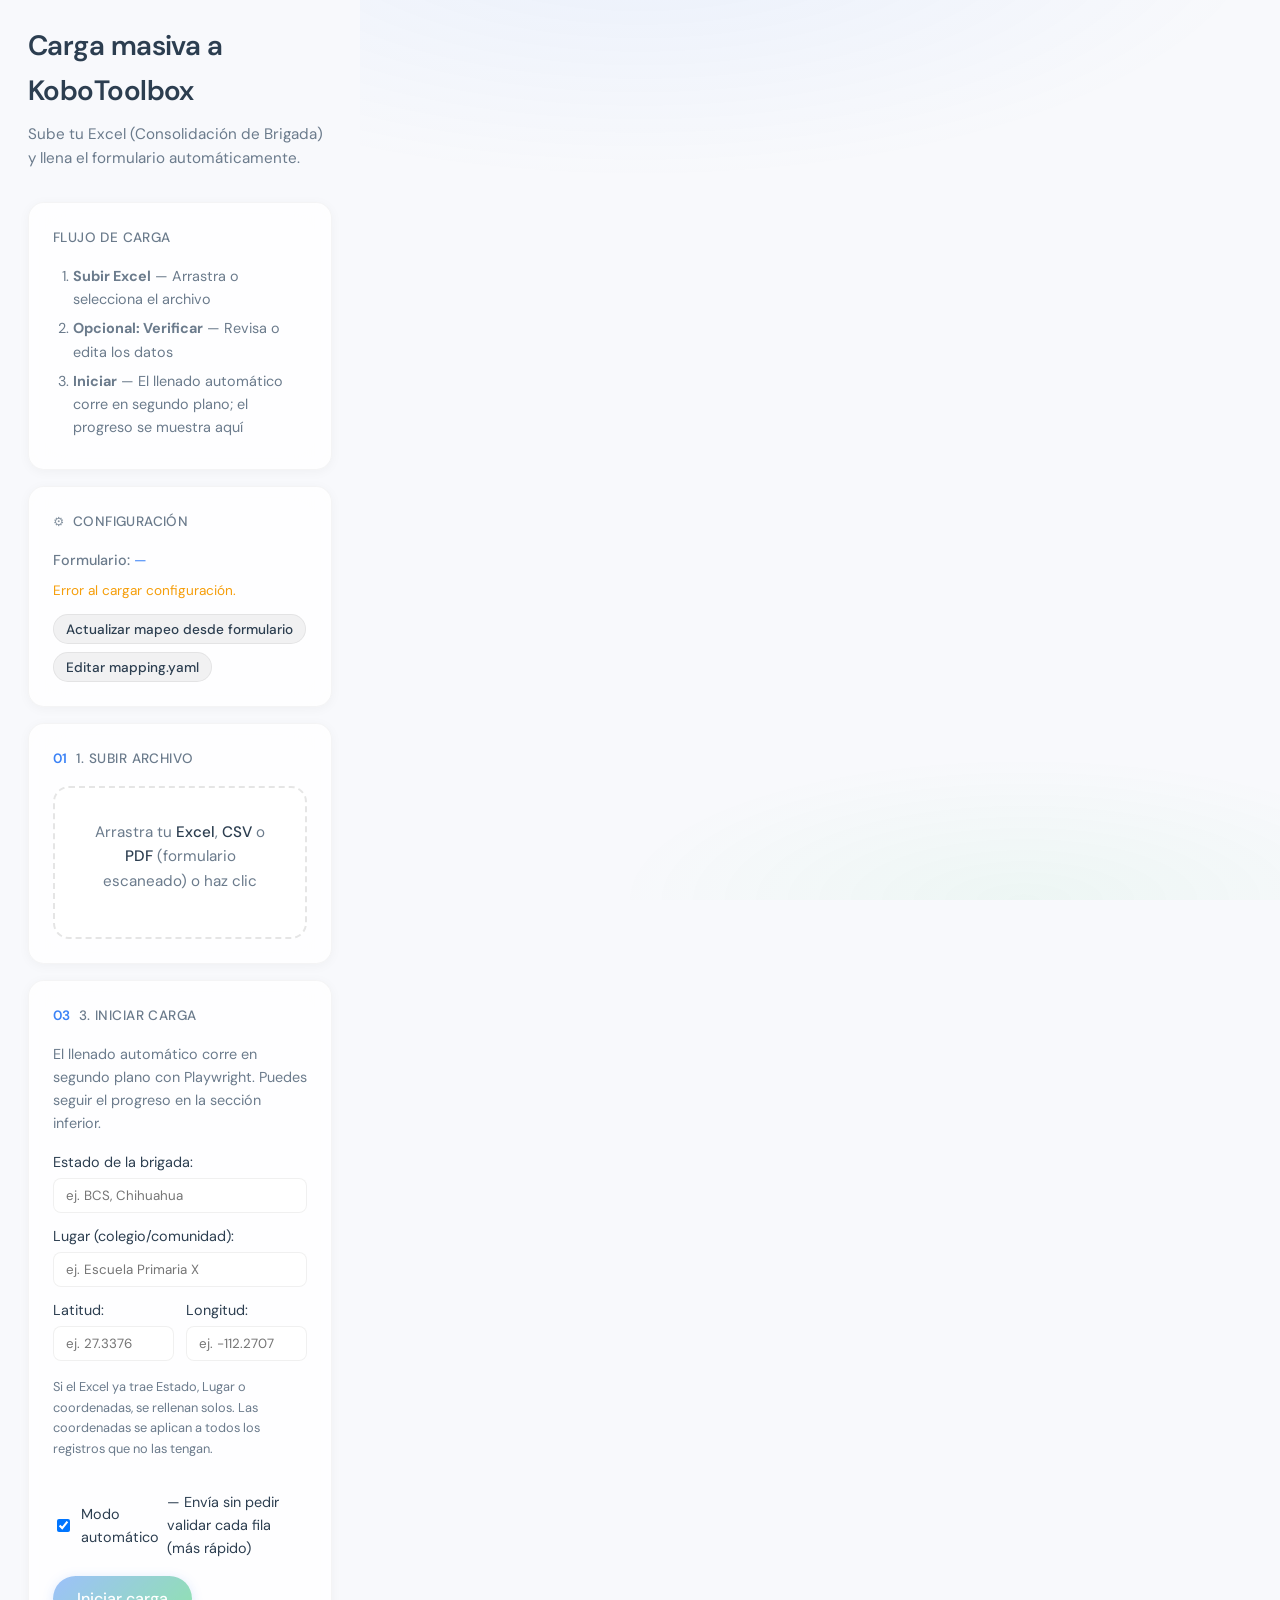
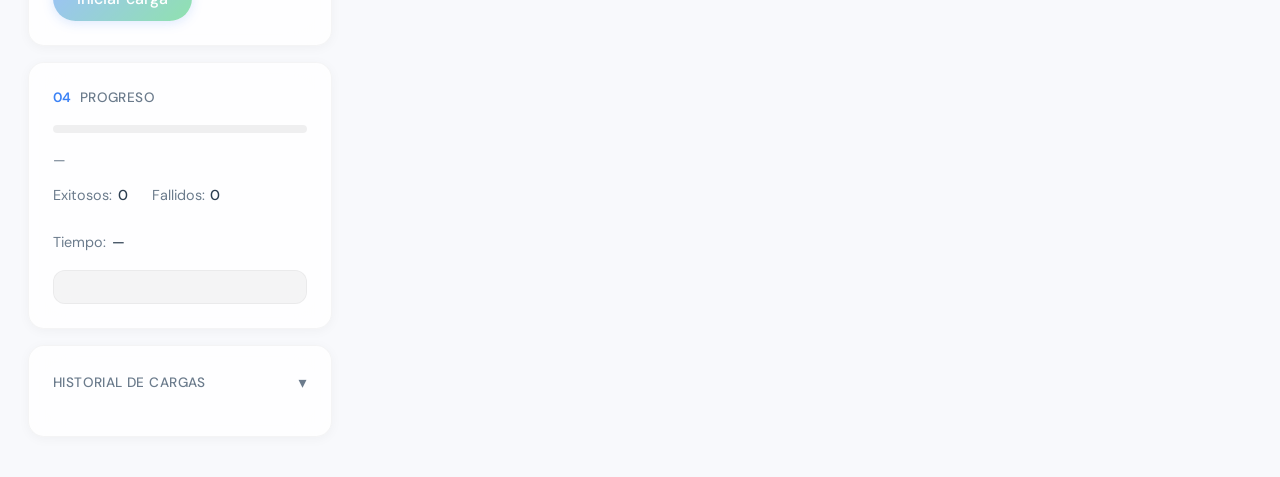
==== static/index.html @ afac691b "Initial commit: Registro Brigadas Kobo (Flask, Kobo, Docker/Railway) Made-with: Cursor" ====
<!DOCTYPE html>
<html lang="es">
<head>
  <meta charset="UTF-8">
  <meta name="viewport" content="width=device-width, initial-scale=1.0">
  <meta http-equiv="Cache-Control" content="no-cache, no-store, must-revalidate">
  <meta http-equiv="Pragma" content="no-cache">
  <meta http-equiv="Expires" content="0">
  <title>Carga KoboToolbox</title>
  <link rel="preconnect" href="https://fonts.googleapis.com">
  <link rel="preconnect" href="https://fonts.gstatic.com" crossorigin>
  <link rel="stylesheet" href="/static/style.css">
</head>
<body>
  <div class="app-layout">
    <aside class="controls-panel">
    <header>
      <h1>Carga masiva a KoboToolbox</h1>
      <p class="subtitle">Sube tu Excel (Consolidación de Brigada) y llena el formulario automáticamente.</p>
    </header>

    <section class="flow-steps card">
      <h2>Flujo de carga</h2>
      <ol class="steps-list">
        <li class="step" id="step1"><strong>Subir Excel</strong> — Arrastra o selecciona el archivo</li>
        <li class="step" id="step2"><strong>Opcional: Verificar</strong> — Revisa o edita los datos</li>
        <li class="step" id="step3"><strong>Iniciar</strong> — El llenado automático corre en segundo plano; el progreso se muestra aquí</li>
      </ol>
    </section>

    <section class="config card">
      <h2>Configuración</h2>
      <p class="form-url"><strong>Formulario:</strong> <a id="formUrl" href="#" target="_blank" rel="noopener">—</a></p>
      <p id="mappingStatus" class="mapping-status">Cargando mapeo…</p>
      <div class="config-actions">
        <button type="button" id="btnDiscover" class="btn btn-small btn-secondary">Actualizar mapeo desde formulario</button>
        <button type="button" id="btnMappingEditor" class="btn btn-small btn-secondary">Editar mapping.yaml</button>
      </div>
    </section>

    <!-- Editor de mapping (colapsable) -->
    <section id="mappingEditorSection" class="mapping-editor card" style="display:none">
      <h2>Editor de mapping.yaml</h2>
      <p class="hint">Edita el mapeo de columnas Excel → campos del formulario. Un campo por línea: <code>NombreExcel: /ruta/campo</code></p>
      <textarea id="mappingTextarea" class="mapping-textarea" spellcheck="false" rows="12"></textarea>
      <div class="mapping-editor-actions">
        <button type="button" id="btnSaveMapping" class="btn btn-primary btn-small">Guardar mapping</button>
        <button type="button" id="btnCancelMapping" class="btn btn-secondary btn-small">Cancelar</button>
        <button type="button" id="btnCopyDiscovered" class="btn btn-secondary btn-small" style="display:none">Copiar desde mapping_discovered</button>
      </div>
      <p id="mappingEditorMsg" class="mapping-editor-msg"></p>
    </section>

    <section class="upload card">
      <h2>1. Subir archivo</h2>
      <div class="upload-zone" id="uploadZone">
        <input type="file" id="fileInput" accept=".xlsx,.xls,.csv,.pdf" hidden>
        <p id="uploadLabel">Arrastra tu <strong>Excel</strong>, <strong>CSV</strong> o <strong>PDF</strong> (formulario escaneado) o haz clic</p>
        <p id="uploadedFile" class="uploaded-file"></p>
      </div>
    </section>

    <section class="start card">
      <h2>3. Iniciar carga</h2>
      <p class="hint">El llenado automático corre en segundo plano con Playwright. Puedes seguir el progreso en la sección inferior.</p>
      <div class="defaults-form">
        <label>Estado de la brigada: <input type="text" id="inputEstadoBrigada" placeholder="ej. BCS, Chihuahua"></label>
        <label>Lugar (colegio/comunidad): <input type="text" id="inputLugar" placeholder="ej. Escuela Primaria X"></label>
        <div class="geo-fields">
          <label class="geo-label">Latitud: <input type="number" id="inputLatitud" step="any" placeholder="ej. 27.3376"></label>
          <label class="geo-label">Longitud: <input type="number" id="inputLongitud" step="any" placeholder="ej. -112.2707"></label>
        </div>
        <p class="hint small" id="coordsHint" style="display:none"></p>
        <p class="hint small">Si el Excel ya trae Estado, Lugar o coordenadas, se rellenan solos. Las coordenadas se aplican a todos los registros que no las tengan.</p>
      </div>
      <div class="resume-form" id="resumeForm" style="display:none">
        <label class="resume-label">
          Reanudar desde fila (0-indexed):
          <input type="number" id="inputStartRow" min="0" step="1" placeholder="ej. 5">
          <span class="hint small" id="checkpointHint"></span>
        </label>
      </div>
      <div class="mode-toggle">
        <label class="toggle-label">
          <input type="checkbox" id="chkModoAutomatico" checked>
          <span>Modo automático</span> — Envía sin pedir validar cada fila (más rápido)
        </label>
      </div>
      <div class="mode-toggle" id="apiToggleWrap" style="display:none">
        <label class="toggle-label">
          <input type="checkbox" id="chkUsarApi">
          <span>Enviar por API KoboToolbox</span> — Más preciso, sin abrir navegador (requiere token en .env)
        </label>
      </div>
      <div class="start-actions">
        <button type="button" id="btnStart" class="btn btn-primary btn-large" disabled>Iniciar carga</button>
        <button type="button" id="btnStop" class="btn btn-danger btn-large" style="display:none">Detener</button>
      </div>
    </section>

    <section id="confirmRowSection" class="confirm-row card" style="display:none">
      <h2>Validar fila cargada</h2>
      <p class="hint">Revisa el formulario en el panel derecho (o en la ventana si se abrió). Si está bien, Valida. Si no, Omite.</p>
      <div class="confirm-buttons">
        <button type="button" id="btnValidateSend" class="btn btn-primary">Validar y enviar</button>
        <button type="button" id="btnSkipRow" class="btn btn-secondary">Omitir fila</button>
      </div>
    </section>

    <section class="progress card">
      <h2>Progreso</h2>
      <div class="progress-bar-wrap">
        <div class="progress-bar" id="progressBar" style="width: 0%"></div>
      </div>
      <p class="progress-text" id="progressText">—</p>
      <div class="stats" id="stats">
        <span>Exitosos: <strong id="statOk">0</strong></span>
        <span>Fallidos: <strong id="statFail">0</strong></span>
        <span>Tiempo: <strong id="statTime">—</strong></span>
      </div>
      <div class="progress-actions" id="progressActions" style="display:none">
        <a id="btnDownloadLogs" href="/api/logs/download" class="btn btn-secondary btn-small" download>Descargar log de errores</a>
      </div>
      <div class="log" id="log"></div>
    </section>

    <!-- Historial de cargas -->
    <section class="historial card">
      <h2 class="historial-toggle" id="historialToggle">
        Historial de cargas
        <span class="historial-chevron">▾</span>
      </h2>
      <div id="historialContent" class="historial-content" style="display:none">
        <p class="hint">Últimas 20 cargas realizadas.</p>
        <div id="historialList" class="historial-list"></div>
        <button type="button" id="btnRefreshHistorial" class="btn btn-secondary btn-small">Actualizar</button>
      </div>
    </section>

    </aside>

    <main class="content-panel">
      <section id="verifySection" class="verify card" style="display:none">
        <h2>2. Verificar datos <span class="badge optional">opcional</span></h2>
        <p class="hint">Revisa o edita antes de cargar. Elige qué filas cargar (por defecto todas están seleccionadas).</p>
        <div id="validationSummary" class="validation-summary" style="display:none"></div>
        <div class="table-wrap">
          <table id="dataTable" class="data-table"></table>
        </div>
        <div class="verify-actions">
          <button type="button" id="btnSelectAll" class="btn btn-small">Seleccionar todas</button>
          <button type="button" id="btnSelectNone" class="btn btn-small">Quitar selección</button>
          <button type="button" id="btnConfirm" class="btn btn-primary">Guardar cambios y continuar</button>
        </div>
      </section>
    </main>
  </div>
  <script src="/static/app.js?v=10"></script>
</body>
</html>
---- static/style.css ----
/* ===== Carga KoboToolbox - Diseño inspirado en referencia ===== */
/* Tema claro: minimalista, futurista, acentos azules, degradados suaves, cristal esmerilado */

@import url('https://fonts.googleapis.com/css2?family=DM+Sans:ital,opsz,wght@0,9..40,300;0,9..40,400;0,9..40,500;0,9..40,600&family=JetBrains+Mono:wght@400&display=swap');

:root {
  --bg-base: #f8f9fc;
  --bg-card: rgba(255, 255, 255, 0.8);
  --bg-card-solid: #ffffff;
  --border: rgba(0, 0, 0, 0.06);
  --border-soft: rgba(0, 0, 0, 0.04);
  --text-primary: #2c3e50;
  --text-secondary: #6b7b8c;
  --text-muted: #95a1b0;
  --accent: #3b82f6;
  --accent-light: #60a5fa;
  --accent-dim: rgba(59, 130, 246, 0.12);
  --gradient-accent: linear-gradient(135deg, #3b82f6 0%, #22c55e 100%);
  --gradient-soft: linear-gradient(135deg, rgba(59, 130, 246, 0.08) 0%, rgba(34, 197, 94, 0.06) 100%);
  --success: #22c55e;
  --success-dim: rgba(34, 197, 94, 0.12);
  --error: #ef4444;
  --error-dim: rgba(239, 68, 68, 0.1);
  --warning: #f59e0b;
  --radius: 16px;
  --radius-pill: 999px;
  --shadow-soft: 0 2px 12px rgba(0, 0, 0, 0.04);
  --shadow-card: 0 4px 24px rgba(0, 0, 0, 0.06);
}

* {
  box-sizing: border-box;
}

body {
  font-family: 'DM Sans', system-ui, -apple-system, sans-serif;
  font-weight: 400;
  margin: 0;
  padding: 0;
  background: var(--bg-base);
  color: var(--text-primary);
  min-height: 100vh;
  line-height: 1.6;
  -webkit-font-smoothing: antialiased;
  -moz-osx-font-smoothing: grayscale;
}

/* Fondo con degradado suave (azul a verde etéreo) */
body::before {
  content: '';
  position: fixed;
  inset: 0;
  background: 
    radial-gradient(ellipse 100% 60% at 50% -10%, rgba(59, 130, 246, 0.08) 0%, transparent 50%),
    radial-gradient(ellipse 80% 40% at 80% 100%, rgba(34, 197, 94, 0.05) 0%, transparent 40%);
  pointer-events: none;
  z-index: 0;
}

.app-layout {
  position: relative;
  z-index: 1;
  display: flex;
  min-height: 100vh;
  gap: 1rem;
}

.controls-panel {
  flex: 0 0 360px;
  max-width: 420px;
  padding: 1.5rem 1.75rem;
  overflow-y: auto;
  background: var(--bg-base);
}

.content-panel {
  flex: 1 1 0;
  min-width: 0;
  padding: 1.5rem 2.5rem 1.5rem 0.5rem;
  background: transparent;
  overflow-y: auto;
}

@media (max-width: 1100px) {
  .app-layout {
    flex-direction: column;
  }
  .controls-panel, .content-panel {
    max-width: 100%;
    padding: 1.25rem;
  }
}

.content-panel {
  flex: 1;
  min-width: 420px;
  max-width: 900px;
  padding: 1.5rem 1rem 1.5rem 0.5rem;
  background: transparent;
  overflow-y: auto;
}

/* Header */
header {
  margin-bottom: 2rem;
}

header h1 {
  font-size: 1.75rem;
  font-weight: 600;
  letter-spacing: -0.02em;
  margin: 0 0 0.5rem;
  color: var(--text-primary);
}

.subtitle {
  margin: 0;
  font-size: 0.95rem;
  font-weight: 400;
  color: var(--text-secondary);
  max-width: 40ch;
}

/* Cards - efecto cristal esmerilado (frosted glass) */
.card {
  background: var(--bg-card);
  backdrop-filter: blur(20px);
  -webkit-backdrop-filter: blur(20px);
  border: 1px solid var(--border-soft);
  border-radius: var(--radius);
  padding: 1.5rem;
  margin-bottom: 1rem;
  box-shadow: var(--shadow-soft);
  transition: box-shadow 0.25s, border-color 0.25s;
}

.card:hover {
  box-shadow: var(--shadow-card);
  border-color: var(--border);
}

.card h2 {
  font-size: 0.85rem;
  font-weight: 500;
  letter-spacing: 0.03em;
  text-transform: uppercase;
  color: var(--text-secondary);
  margin: 0 0 1rem;
}

.config.card h2,
.upload.card h2,
.verify.card h2,
.start.card h2,
.progress.card h2 {
  display: flex;
  align-items: center;
  gap: 0.5rem;
}

.config.card h2::before { content: '⚙'; font-size: 0.8rem; opacity: 0.8; }
.upload.card h2::before { content: '01'; font-variant-numeric: tabular-nums; color: var(--accent); font-weight: 600; }
.verify.card h2::before { content: '02'; font-variant-numeric: tabular-nums; color: var(--accent); font-weight: 600; }
.start.card h2::before { content: '03'; font-variant-numeric: tabular-nums; color: var(--accent); font-weight: 600; }
.progress.card h2::before { content: '04'; font-variant-numeric: tabular-nums; color: var(--accent); font-weight: 600; }

.confirm-row.card {
  border-color: var(--accent);
  box-shadow: 0 0 0 1px var(--accent), var(--shadow-card);
  background: var(--accent-dim);
}

.confirm-row .confirm-buttons {
  display: flex;
  gap: 0.75rem;
  margin-top: 1rem;
}

/* Configuración */
.form-url {
  font-size: 0.9rem;
  margin: 0 0 0.5rem;
}

.form-url strong {
  color: var(--text-secondary);
  font-weight: 500;
}

.form-url a {
  color: var(--accent);
  text-decoration: none;
  word-break: break-all;
  transition: opacity 0.2s;
}

.form-url a:hover {
  opacity: 0.8;
  text-decoration: underline;
}

.mapping-status {
  font-size: 0.85rem;
  margin: 0.5rem 0 0;
}

.mapping-status.ok {
  color: var(--success);
}

.mapping-status.warn {
  color: var(--warning);
}

/* Upload zone */
.upload-zone {
  border: 2px dashed rgba(0, 0, 0, 0.1);
  border-radius: var(--radius);
  padding: 2rem;
  text-align: center;
  cursor: pointer;
  transition: border-color 0.25s, background 0.25s, border-style 0.25s;
  background: rgba(255, 255, 255, 0.6);
}

.upload-zone:hover {
  border-color: var(--accent);
  background: var(--accent-dim);
}

.upload-zone.dragover {
  border-color: var(--success);
  border-style: solid;
  background: var(--success-dim);
}

#uploadLabel {
  margin: 0;
  font-size: 0.95rem;
  color: var(--text-secondary);
}

#uploadLabel strong {
  color: var(--text-primary);
  font-weight: 500;
}

.uploaded-file {
  margin: 0.75rem 0 0;
  font-size: 0.9rem;
  color: var(--success);
}

/* PDF actions */
.pdf-actions {
  margin-top: 1rem;
  display: flex;
  align-items: center;
  gap: 1rem;
  flex-wrap: wrap;
}

/* Botones - estilo píldora */
.btn {
  padding: 0.6rem 1.35rem;
  border: none;
  border-radius: var(--radius-pill);
  font-family: inherit;
  font-size: 0.9rem;
  font-weight: 500;
  cursor: pointer;
  transition: opacity 0.2s, transform 0.15s, box-shadow 0.2s;
}

.btn:hover:not(:disabled) {
  transform: translateY(-1px);
}

.btn:active:not(:disabled) {
  transform: translateY(0);
}

.btn:disabled {
  opacity: 0.5;
  cursor: not-allowed;
}

.btn-primary {
  background: var(--gradient-accent);
  color: white;
  box-shadow: 0 2px 12px rgba(59, 130, 246, 0.35);
}

.btn-primary:hover:not(:disabled) {
  box-shadow: 0 4px 20px rgba(59, 130, 246, 0.4);
}

.btn-secondary {
  background: rgba(0, 0, 0, 0.05);
  color: var(--text-primary);
  border: 1px solid var(--border);
}

.btn-secondary:hover:not(:disabled) {
  background: rgba(0, 0, 0, 0.08);
  border-color: rgba(0, 0, 0, 0.12);
}

.extract-status {
  font-size: 0.85rem;
  color: var(--success);
}

.extract-status.error {
  color: var(--error);
}

/* Hint */
.defaults-form {
  display: flex;
  flex-direction: column;
  gap: 0.75rem;
  margin-bottom: 1rem;
}
.defaults-form label {
  display: flex;
  flex-direction: column;
  gap: 0.25rem;
  font-size: 0.9rem;
}
.defaults-form input {
  padding: 0.5rem 0.75rem;
  border: 1px solid var(--border);
  border-radius: 8px;
  font-family: inherit;
}
.defaults-form .hint.small { font-size: 0.8rem; margin-top: 0.25rem; }

.geo-fields {
  display: grid;
  grid-template-columns: 1fr 1fr;
  gap: 0.75rem;
}
.geo-label {
  display: flex;
  flex-direction: column;
  gap: 0.25rem;
  font-size: 0.9rem;
}
.geo-label input {
  padding: 0.5rem 0.75rem;
  border: 1px solid var(--border);
  border-radius: 8px;
  font-family: inherit;
  width: 100%;
}

.flow-steps .steps-list {
  margin: 0;
  padding-left: 1.25rem;
  font-size: 0.9rem;
  color: var(--text-secondary);
}
.flow-steps .step { margin-bottom: 0.4rem; }
.badge.optional {
  font-size: 0.7rem;
  font-weight: 500;
  padding: 0.15rem 0.4rem;
  background: var(--border);
  border-radius: 4px;
  color: var(--text-muted);
}
.mode-toggle {
  margin: 1rem 0;
}
.mode-toggle .toggle-label {
  display: flex;
  align-items: center;
  gap: 0.5rem;
  font-size: 0.9rem;
  cursor: pointer;
}
.mode-toggle input[type="checkbox"] { cursor: pointer; }
.btn-large { padding: 0.75rem 1.5rem; font-size: 1rem; }
.btn-small { padding: 0.35rem 0.75rem; font-size: 0.85rem; }
.verify-actions { margin-top: 1rem; display: flex; flex-wrap: wrap; gap: 0.5rem; align-items: center; }
.data-table .col-select { width: 2.5rem; text-align: center; }
.data-table .col-select input[type="checkbox"] { cursor: pointer; }

.hint {
  font-size: 0.9rem;
  color: var(--text-secondary);
  margin: 0 0 1rem;
}

/* Verify table */
.verify .table-wrap {
  overflow-x: auto;
  max-height: 70vh;
  overflow-y: auto;
  margin-bottom: 1rem;
  border-radius: 12px;
  border: 1px solid var(--border);
  background: var(--bg-card-solid);
  width: 100%;
}

.preview-actions {
  display: flex;
  justify-content: flex-end;
  gap: 0.5rem;
  margin-bottom: 0.5rem;
}

.data-table {
  width: 100%;
  border-collapse: collapse;
  font-size: 0.85rem;
}

.data-table th,
.data-table td {
  border-bottom: 1px solid var(--border-soft);
  padding: 0.5rem 0.75rem;
  text-align: left;
}

.data-table th {
  background: rgba(0, 0, 0, 0.02);
  color: var(--text-secondary);
  font-weight: 500;
  position: sticky;
  top: 0;
}

.data-table td input,
.data-table td select {
  width: 100%;
  min-width: 80px;
  background: transparent;
  border: 1px solid transparent;
  color: var(--text-primary);
  padding: 0.4rem 0.5rem;
  border-radius: 8px;
  font-family: inherit;
  font-size: inherit;
  transition: border-color 0.2s, background 0.2s;
}

.data-table td select {
  cursor: pointer;
  appearance: auto;
}

.data-table td input:hover,
.data-table td input:focus,
.data-table td select:hover,
.data-table td select:focus {
  outline: none;
  border-color: var(--accent);
  background: var(--accent-dim);
}

.data-table td select option {
  background: var(--surface);
  color: var(--text-primary);
}

/* Progress - barra con degradado */
.progress-bar-wrap {
  height: 8px;
  background: rgba(0, 0, 0, 0.06);
  border-radius: var(--radius-pill);
  overflow: hidden;
  margin-bottom: 1rem;
}

.progress-bar {
  height: 100%;
  background: var(--gradient-accent);
  border-radius: var(--radius-pill);
  transition: width 0.4s cubic-bezier(0.4, 0, 0.2, 1);
}

.progress-text {
  margin: 0 0 0.75rem;
  font-size: 0.9rem;
  color: var(--text-secondary);
}

.stats {
  display: flex;
  gap: 1.5rem;
  flex-wrap: wrap;
  margin-bottom: 1rem;
  font-size: 0.9rem;
}

.stats span {
  display: flex;
  align-items: center;
  gap: 0.35rem;
  color: var(--text-secondary);
}

.stats strong {
  color: var(--text-primary);
  font-weight: 500;
}

/* Log */
.log {
  max-height: 260px;
  overflow-y: auto;
  font-family: 'JetBrains Mono', ui-monospace, monospace;
  font-size: 0.78rem;
  background: rgba(0, 0, 0, 0.04);
  border-radius: 12px;
  padding: 1rem;
  line-height: 1.6;
  border: 1px solid var(--border-soft);
}

.log::-webkit-scrollbar {
  width: 6px;
}

.log::-webkit-scrollbar-track {
  background: transparent;
}

.log::-webkit-scrollbar-thumb {
  background: rgba(0, 0, 0, 0.15);
  border-radius: 3px;
}

.log-entry {
  margin-bottom: 0.35rem;
  word-break: break-word;
}

.log-entry.success {
  color: var(--success);
}

.log-entry.error {
  color: var(--error);
}

.log-entry.info {
  color: var(--accent);
}

/* Scrollbar global */
::-webkit-scrollbar {
  width: 8px;
  height: 8px;
}

::-webkit-scrollbar-track {
  background: transparent;
}

::-webkit-scrollbar-thumb {
  background: rgba(0, 0, 0, 0.15);
  border-radius: 4px;
}

::-webkit-scrollbar-thumb:hover {
  background: rgba(0, 0, 0, 0.22);
}

/* Botón de peligro (stop) */
.btn-danger {
  background: var(--error);
  color: white;
  box-shadow: 0 2px 12px rgba(239, 68, 68, 0.3);
}
.btn-danger:hover:not(:disabled) {
  box-shadow: 0 4px 20px rgba(239, 68, 68, 0.4);
}

/* Acciones de inicio */
.start-actions {
  display: flex;
  gap: 0.75rem;
  flex-wrap: wrap;
  align-items: center;
}

/* Reanudación */
.resume-form {
  margin-bottom: 1rem;
  padding: 0.75rem 1rem;
  background: var(--accent-dim);
  border-radius: 10px;
  border: 1px solid rgba(59, 130, 246, 0.2);
}
.resume-label {
  display: flex;
  flex-direction: column;
  gap: 0.35rem;
  font-size: 0.9rem;
}
.resume-label input {
  width: 120px;
  padding: 0.4rem 0.6rem;
  border: 1px solid var(--border);
  border-radius: 8px;
  font-family: inherit;
}

/* Acciones de configuración */
.config-actions {
  display: flex;
  flex-wrap: wrap;
  gap: 0.5rem;
  margin-top: 0.75rem;
}

/* Editor de mapping */
.mapping-editor {
  border-color: var(--accent);
}
.mapping-textarea {
  width: 100%;
  min-height: 200px;
  font-family: 'JetBrains Mono', ui-monospace, monospace;
  font-size: 0.78rem;
  padding: 0.75rem;
  border: 1px solid var(--border);
  border-radius: 10px;
  background: rgba(0, 0, 0, 0.03);
  color: var(--text-primary);
  resize: vertical;
  line-height: 1.5;
}
.mapping-textarea:focus {
  outline: none;
  border-color: var(--accent);
  background: var(--accent-dim);
}
.mapping-editor-actions {
  display: flex;
  flex-wrap: wrap;
  gap: 0.5rem;
  margin-top: 0.75rem;
}
.mapping-editor-msg {
  font-size: 0.85rem;
  margin-top: 0.5rem;
}
.mapping-editor-msg.ok { color: var(--success); }
.mapping-editor-msg.error { color: var(--error); }
.mapping-editor-msg.info { color: var(--accent); }

/* Validación summary */
.validation-summary {
  font-size: 0.85rem;
  padding: 0.5rem 0.75rem;
  background: var(--error-dim);
  border-radius: 8px;
  margin-bottom: 0.75rem;
  display: flex;
  gap: 0.75rem;
  flex-wrap: wrap;
}
.val-error { color: var(--error); font-weight: 500; }
.val-warn { color: var(--warning); font-weight: 500; }
.val-info { color: var(--accent); }

/* Acciones de progreso (descarga logs) */
.progress-actions {
  margin-bottom: 0.75rem;
}

/* Historial */
.historial-toggle {
  cursor: pointer;
  display: flex;
  align-items: center;
  justify-content: space-between;
  user-select: none;
}
.historial-toggle:hover {
  color: var(--accent);
}
.historial-chevron {
  font-size: 1rem;
  transition: transform 0.2s;
}
.historial-content {
  margin-top: 0.5rem;
}
.historial-table {
  width: 100%;
  border-collapse: collapse;
  font-size: 0.8rem;
  margin-bottom: 0.75rem;
}
.historial-table th,
.historial-table td {
  padding: 0.4rem 0.5rem;
  text-align: left;
  border-bottom: 1px solid var(--border-soft);
}
.historial-table th {
  color: var(--text-secondary);
  font-weight: 500;
}
.hist-ok { color: var(--success); font-weight: 500; }
.hist-fail { color: var(--error); font-weight: 500; }
.hist-row-warn { background: rgba(239, 68, 68, 0.03); }
.hist-row-ok { background: rgba(34, 197, 94, 0.03); }

/* Responsive */
@media (max-width: 480px) {
  .container {
    padding: 1.5rem 1rem 2rem;
  }

  header h1 {
    font-size: 1.45rem;
  }

  .card {
    padding: 1.25rem;
  }
}
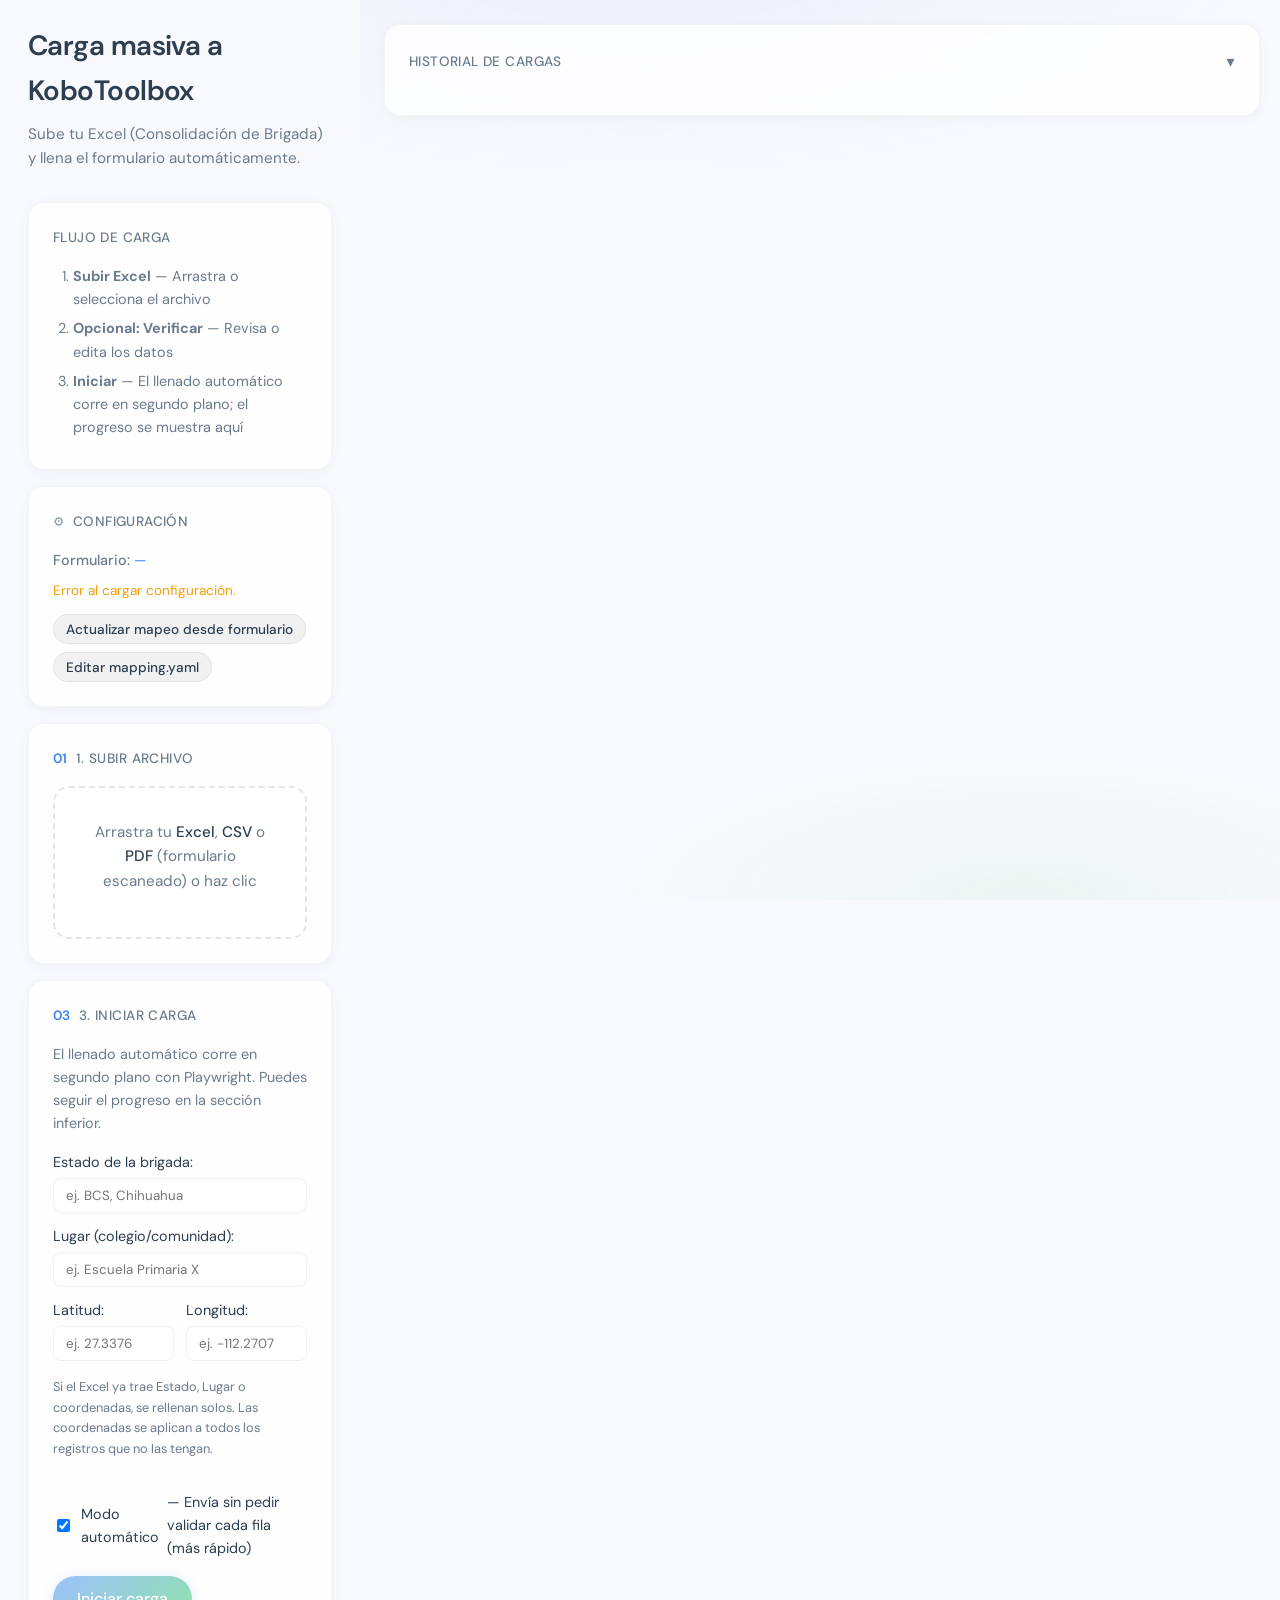
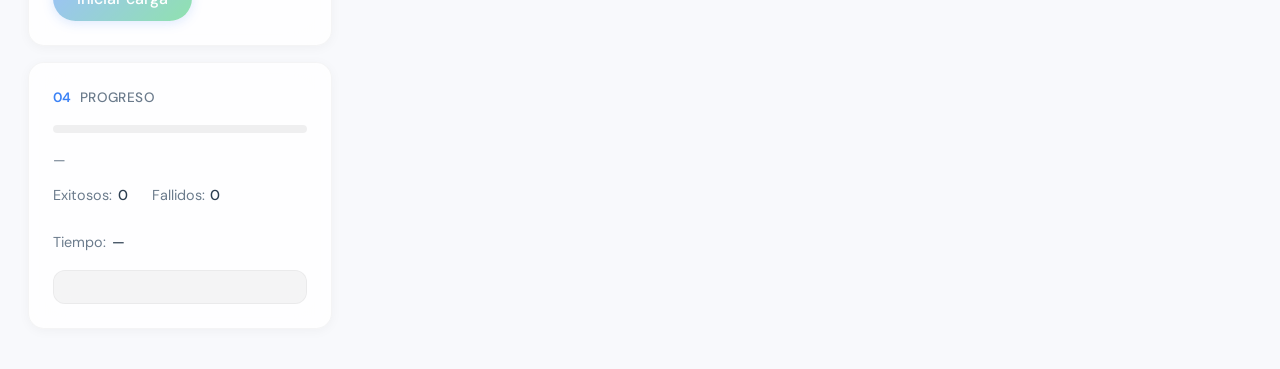
==== commit 41e248e6: "feat: historial con nombres reales de archivos y filtro por fecha - Rastrear nombre original del arc" ====
--- a/static/index.html
+++ b/static/index.html
@@ -124,19 +124,6 @@
       <div class="log" id="log"></div>
     </section>
 
-    <!-- Historial de cargas -->
-    <section class="historial card">
-      <h2 class="historial-toggle" id="historialToggle">
-        Historial de cargas
-        <span class="historial-chevron">▾</span>
-      </h2>
-      <div id="historialContent" class="historial-content" style="display:none">
-        <p class="hint">Últimas 20 cargas realizadas.</p>
-        <div id="historialList" class="historial-list"></div>
-        <button type="button" id="btnRefreshHistorial" class="btn btn-secondary btn-small">Actualizar</button>
-      </div>
-    </section>
-
     </aside>
 
     <main class="content-panel">
@@ -153,8 +140,28 @@
           <button type="button" id="btnConfirm" class="btn btn-primary">Guardar cambios y continuar</button>
         </div>
       </section>
+
+      <!-- Historial de cargas (debajo de la tabla de datos) -->
+      <section class="historial card">
+        <h2 class="historial-toggle" id="historialToggle">
+          Historial de cargas
+          <span class="historial-chevron">▾</span>
+        </h2>
+        <div id="historialContent" class="historial-content" style="display:none">
+          <div class="historial-header-actions">
+            <div class="historial-filter-wrap">
+              <label class="historial-filter-label">Desde:
+                <input type="date" id="historialDesde" class="historial-date-input">
+              </label>
+              <button type="button" id="btnRefreshHistorial" class="btn btn-secondary btn-small">Actualizar</button>
+            </div>
+          </div>
+          <div id="historialArchivos" class="historial-archivos"></div>
+          <div id="historialList" class="historial-list"></div>
+        </div>
+      </section>
     </main>
   </div>
-  <script src="/static/app.js?v=10"></script>
+  <script src="/static/app.js?v=13"></script>
 </body>
 </html>
--- a/static/style.css
+++ b/static/style.css
@@ -335,6 +335,9 @@
   font-family: inherit;
 }
 .defaults-form .hint.small { font-size: 0.8rem; margin-top: 0.25rem; }
+.defaults-form .hint.small.error { color: var(--error); font-weight: 600; }
+.defaults-form .hint.small.warn  { color: #d97706; }
+.defaults-form .hint.small.info  { color: var(--accent); }
 
 .geo-fields {
   display: grid;
@@ -386,6 +389,45 @@
 .verify-actions { margin-top: 1rem; display: flex; flex-wrap: wrap; gap: 0.5rem; align-items: center; }
 .data-table .col-select { width: 2.5rem; text-align: center; }
 .data-table .col-select input[type="checkbox"] { cursor: pointer; }
+.data-table .col-status { width: 5.5rem; text-align: center; white-space: nowrap; }
+
+/* Filas ya cargadas en Kobo */
+.row-already-submitted {
+  background: rgba(34, 197, 94, 0.08) !important;
+}
+.row-already-submitted td {
+  opacity: 0.75;
+}
+.row-already-submitted td.col-select,
+.row-already-submitted td.col-status {
+  opacity: 1;
+}
+
+.badge-submitted {
+  display: inline-block;
+  font-size: 0.72rem;
+  font-weight: 600;
+  padding: 0.15rem 0.5rem;
+  border-radius: var(--radius-pill);
+  background: var(--success-dim);
+  color: var(--success);
+  letter-spacing: 0.01em;
+}
+
+.badge-pending {
+  display: inline-block;
+  font-size: 0.72rem;
+  font-weight: 500;
+  padding: 0.15rem 0.5rem;
+  border-radius: var(--radius-pill);
+  background: rgba(0, 0, 0, 0.04);
+  color: var(--text-muted);
+}
+
+.val-submitted {
+  color: var(--success);
+  font-weight: 500;
+}
 
 .hint {
   font-size: 0.9rem;
@@ -692,26 +734,163 @@
 .historial-content {
   margin-top: 0.5rem;
 }
+.historial-header-actions {
+  display: flex;
+  align-items: center;
+  justify-content: space-between;
+  flex-wrap: wrap;
+  gap: 0.5rem;
+  margin-bottom: 1rem;
+}
+.historial-filter-wrap {
+  display: flex;
+  align-items: center;
+  gap: 0.75rem;
+  flex-wrap: wrap;
+}
+.historial-filter-label {
+  font-size: 0.82rem;
+  color: var(--text-secondary);
+  display: flex;
+  align-items: center;
+  gap: 0.4rem;
+}
+.historial-date-input {
+  font-size: 0.82rem;
+  padding: 0.25rem 0.5rem;
+  border: 1px solid var(--border-soft);
+  border-radius: 6px;
+  background: var(--card-bg);
+  color: var(--text-primary);
+  font-family: inherit;
+}
+
+/* Lista de archivos cargados */
+.hist-archivos-titulo {
+  font-size: 0.78rem;
+  font-weight: 600;
+  text-transform: uppercase;
+  letter-spacing: 0.05em;
+  color: var(--text-secondary);
+  margin-bottom: 0.5rem;
+  margin-top: 0.25rem;
+}
+.hist-archivos-lista {
+  list-style: none;
+  padding: 0;
+  margin: 0 0 1.25rem 0;
+  display: flex;
+  flex-direction: column;
+  gap: 0.4rem;
+}
+.hist-archivo-item {
+  display: flex;
+  align-items: center;
+  gap: 0.6rem;
+  flex-wrap: wrap;
+  padding: 0.5rem 0.75rem;
+  background: var(--surface);
+  border: 1px solid var(--border-soft);
+  border-radius: 8px;
+  font-size: 0.85rem;
+}
+.hist-archivo-nombre {
+  font-weight: 500;
+  color: var(--text-primary);
+  word-break: break-all;
+  flex: 1 1 200px;
+}
+.hist-archivo-meta {
+  display: flex;
+  align-items: center;
+  gap: 0.4rem;
+  font-size: 0.78rem;
+  color: var(--text-secondary);
+}
+.hist-badge-ok {
+  background: rgba(34, 197, 94, 0.12);
+  color: var(--success);
+  border-radius: 4px;
+  padding: 1px 6px;
+  font-size: 0.75rem;
+  font-weight: 600;
+}
+.hist-badge-warn {
+  background: rgba(239, 68, 68, 0.1);
+  color: var(--error);
+  border-radius: 4px;
+  padding: 1px 6px;
+  font-size: 0.75rem;
+  font-weight: 600;
+}
+.btn-hist-reload-small {
+  font-size: 0.75rem;
+  padding: 2px 8px;
+  border: 1px solid var(--accent);
+  border-radius: 5px;
+  background: none;
+  color: var(--accent);
+  font-family: inherit;
+  cursor: pointer;
+  transition: background 0.15s, color 0.15s;
+  white-space: nowrap;
+}
+.btn-hist-reload-small:hover {
+  background: var(--accent);
+  color: #fff;
+}
+
+/* Tabla historial */
 .historial-table {
   width: 100%;
   border-collapse: collapse;
-  font-size: 0.8rem;
+  font-size: 0.82rem;
   margin-bottom: 0.75rem;
 }
 .historial-table th,
 .historial-table td {
-  padding: 0.4rem 0.5rem;
+  padding: 0.45rem 0.6rem;
   text-align: left;
   border-bottom: 1px solid var(--border-soft);
+  word-break: break-word;
 }
 .historial-table th {
   color: var(--text-secondary);
-  font-weight: 500;
-}
-.hist-ok { color: var(--success); font-weight: 500; }
-.hist-fail { color: var(--error); font-weight: 500; }
+  font-weight: 600;
+  font-size: 0.78rem;
+  text-transform: uppercase;
+  letter-spacing: 0.04em;
+  background: var(--surface);
+}
+.hist-ok { color: var(--success); font-weight: 600; }
+.hist-fail { color: var(--error); font-weight: 600; }
 .hist-row-warn { background: rgba(239, 68, 68, 0.03); }
 .hist-row-ok { background: rgba(34, 197, 94, 0.03); }
+.btn-hist-reload {
+  background: none;
+  border: none;
+  padding: 0;
+  color: var(--accent);
+  font-size: 0.82rem;
+  font-family: inherit;
+  cursor: pointer;
+  text-decoration: underline;
+  text-underline-offset: 2px;
+  text-align: left;
+  transition: color 0.15s;
+  word-break: break-all;
+}
+.btn-hist-reload:hover {
+  color: var(--accent-light);
+}
+.btn-hist-reload:disabled {
+  color: var(--text-muted);
+  cursor: default;
+  text-decoration: none;
+}
+.historial-list {
+  overflow-x: auto;
+}
 
 /* Responsive */
 @media (max-width: 480px) {
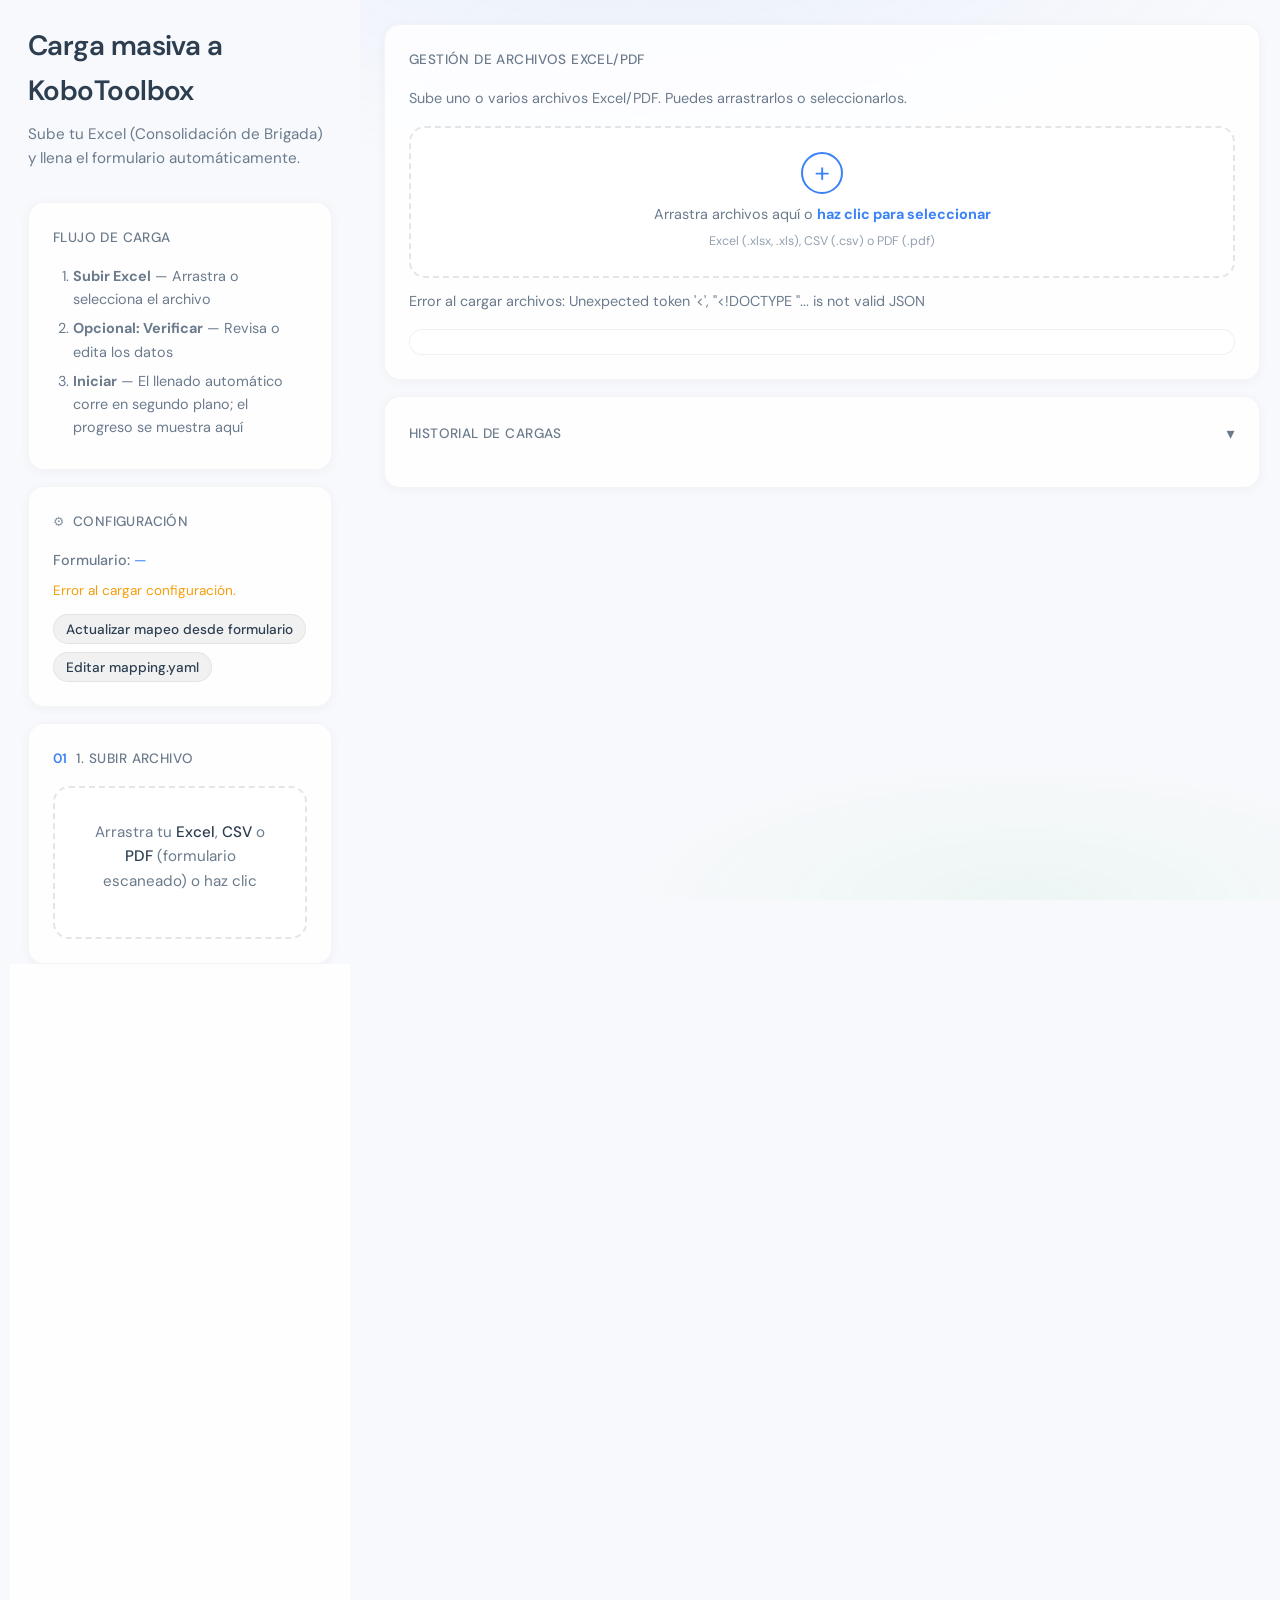
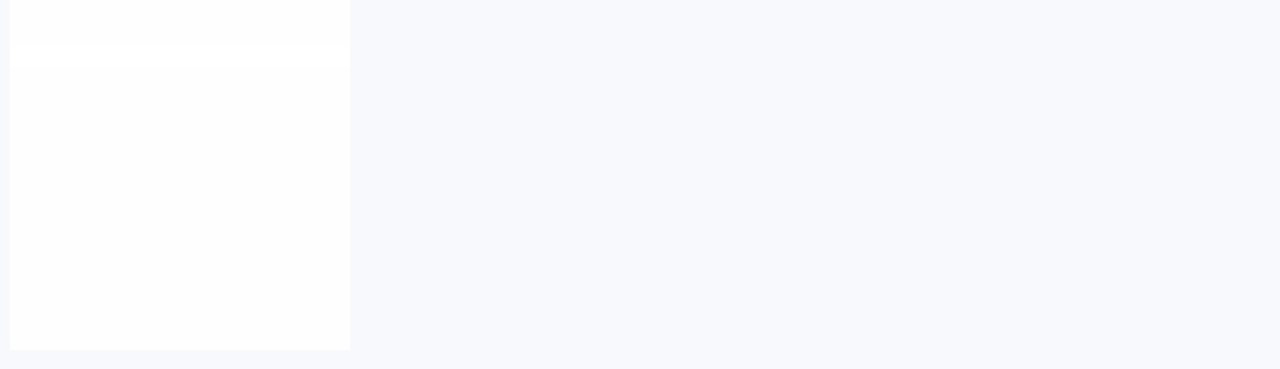
==== commit ae989d1e: "feat: subida masiva de archivos Excel/PDF con drag & drop y progreso - Backend: endpoint POST /api/f" ====
--- a/static/index.html
+++ b/static/index.html
@@ -15,26 +15,26 @@
   <div class="app-layout">
     <aside class="controls-panel">
     <header>
-      <h1>Carga masiva a KoboToolbox</h1>
+      <h1 data-tooltip="Sistema para cargar datos de pacientes desde archivos Excel/CSV/PDF al formulario de KoboToolbox de forma automática y masiva.">Carga masiva a KoboToolbox</h1>
       <p class="subtitle">Sube tu Excel (Consolidación de Brigada) y llena el formulario automáticamente.</p>
     </header>
 
     <section class="flow-steps card">
       <h2>Flujo de carga</h2>
       <ol class="steps-list">
-        <li class="step" id="step1"><strong>Subir Excel</strong> — Arrastra o selecciona el archivo</li>
-        <li class="step" id="step2"><strong>Opcional: Verificar</strong> — Revisa o edita los datos</li>
-        <li class="step" id="step3"><strong>Iniciar</strong> — El llenado automático corre en segundo plano; el progreso se muestra aquí</li>
+        <li class="step" id="step1" data-tooltip="Primer paso: sube tu archivo Excel de consolidación de brigada, un CSV o un PDF escaneado con los datos de los pacientes."><strong>Subir Excel</strong> — Arrastra o selecciona el archivo</li>
+        <li class="step" id="step2" data-tooltip="Paso opcional: revisa los datos extraídos del archivo en una tabla editable. Puedes corregir valores, cambiar selecciones y elegir qué filas cargar."><strong>Opcional: Verificar</strong> — Revisa o edita los datos</li>
+        <li class="step" id="step3" data-tooltip="Último paso: el sistema abre el formulario de KoboToolbox y llena automáticamente cada fila. El progreso se muestra en tiempo real."><strong>Iniciar</strong> — El llenado automático corre en segundo plano; el progreso se muestra aquí</li>
       </ol>
     </section>
 
     <section class="config card">
       <h2>Configuración</h2>
-      <p class="form-url"><strong>Formulario:</strong> <a id="formUrl" href="#" target="_blank" rel="noopener">—</a></p>
-      <p id="mappingStatus" class="mapping-status">Cargando mapeo…</p>
+      <p class="form-url"><strong>Formulario:</strong> <a id="formUrl" href="#" target="_blank" rel="noopener" data-tooltip="URL del formulario web de KoboToolbox donde se enviarán los datos de cada paciente. Haz clic para abrirlo en otra pestaña.">—</a></p>
+      <p id="mappingStatus" class="mapping-status" data-tooltip="Indica si el archivo mapping.yaml está configurado correctamente. Este archivo define qué columna del Excel corresponde a qué campo del formulario.">Cargando mapeo…</p>
       <div class="config-actions">
-        <button type="button" id="btnDiscover" class="btn btn-small btn-secondary">Actualizar mapeo desde formulario</button>
-        <button type="button" id="btnMappingEditor" class="btn btn-small btn-secondary">Editar mapping.yaml</button>
+        <button type="button" id="btnDiscover" class="btn btn-small btn-secondary" data-tooltip="Ejecuta un análisis automático del formulario web para descubrir los campos disponibles y generar un mapping. Puede tardar hasta 2 minutos.">Actualizar mapeo desde formulario</button>
+        <button type="button" id="btnMappingEditor" class="btn btn-small btn-secondary" data-tooltip="Abre un editor de texto para modificar manualmente el archivo mapping.yaml que define la correspondencia entre columnas del Excel y campos del formulario.">Editar mapping.yaml</button>
       </div>
     </section>
 
@@ -42,18 +42,18 @@
     <section id="mappingEditorSection" class="mapping-editor card" style="display:none">
       <h2>Editor de mapping.yaml</h2>
       <p class="hint">Edita el mapeo de columnas Excel → campos del formulario. Un campo por línea: <code>NombreExcel: /ruta/campo</code></p>
-      <textarea id="mappingTextarea" class="mapping-textarea" spellcheck="false" rows="12"></textarea>
+      <textarea id="mappingTextarea" class="mapping-textarea" spellcheck="false" rows="12" data-tooltip="Escribe aquí el mapeo. Cada línea debe tener el formato: NombreColumnaExcel: /ruta/campo/formulario. Usa el botón 'Copiar desde mapping_discovered' para obtener una base automática."></textarea>
       <div class="mapping-editor-actions">
-        <button type="button" id="btnSaveMapping" class="btn btn-primary btn-small">Guardar mapping</button>
-        <button type="button" id="btnCancelMapping" class="btn btn-secondary btn-small">Cancelar</button>
-        <button type="button" id="btnCopyDiscovered" class="btn btn-secondary btn-small" style="display:none">Copiar desde mapping_discovered</button>
+        <button type="button" id="btnSaveMapping" class="btn btn-primary btn-small" data-tooltip="Guarda el mapping editado en el servidor. Los campos se aplicarán en la próxima carga.">Guardar mapping</button>
+        <button type="button" id="btnCancelMapping" class="btn btn-secondary btn-small" data-tooltip="Cierra el editor sin guardar los cambios realizados.">Cancelar</button>
+        <button type="button" id="btnCopyDiscovered" class="btn btn-secondary btn-small" style="display:none" data-tooltip="Copia el mapping generado automáticamente por el descubrimiento de campos al editor para que puedas revisarlo y ajustarlo.">Copiar desde mapping_discovered</button>
       </div>
       <p id="mappingEditorMsg" class="mapping-editor-msg"></p>
     </section>
 
     <section class="upload card">
       <h2>1. Subir archivo</h2>
-      <div class="upload-zone" id="uploadZone">
+      <div class="upload-zone" id="uploadZone" data-tooltip="Arrastra un archivo aquí o haz clic para seleccionarlo. Se aceptan archivos Excel (.xlsx, .xls), CSV (.csv) o PDF (formularios escaneados). El archivo se sube al servidor y se prepara para la carga.">
         <input type="file" id="fileInput" accept=".xlsx,.xls,.csv,.pdf" hidden>
         <p id="uploadLabel">Arrastra tu <strong>Excel</strong>, <strong>CSV</strong> o <strong>PDF</strong> (formulario escaneado) o haz clic</p>
         <p id="uploadedFile" class="uploaded-file"></p>
@@ -64,11 +64,11 @@
       <h2>3. Iniciar carga</h2>
       <p class="hint">El llenado automático corre en segundo plano con Playwright. Puedes seguir el progreso en la sección inferior.</p>
       <div class="defaults-form">
-        <label>Estado de la brigada: <input type="text" id="inputEstadoBrigada" placeholder="ej. BCS, Chihuahua"></label>
-        <label>Lugar (colegio/comunidad): <input type="text" id="inputLugar" placeholder="ej. Escuela Primaria X"></label>
+        <label data-tooltip="Estado de la República Mexicana donde opera la brigada médica. Se aplica a todos los registros que no traigan estado propio en el Excel.">Estado de la brigada: <input type="text" id="inputEstadoBrigada" placeholder="ej. BCS, Chihuahua"></label>
+        <label data-tooltip="Nombre del lugar, colegio o comunidad donde se realizó la atención médica. Si el sistema reconoce el nombre, las coordenadas GPS se llenan automáticamente.">Lugar (colegio/comunidad): <input type="text" id="inputLugar" placeholder="ej. Escuela Primaria X"></label>
         <div class="geo-fields">
-          <label class="geo-label">Latitud: <input type="number" id="inputLatitud" step="any" placeholder="ej. 27.3376"></label>
-          <label class="geo-label">Longitud: <input type="number" id="inputLongitud" step="any" placeholder="ej. -112.2707"></label>
+          <label class="geo-label" data-tooltip="Coordenada de latitud GPS del lugar de atención. Se usa para geolocalizar el registro en KoboToolbox. Ejemplo: 27.3376">Latitud: <input type="number" id="inputLatitud" step="any" placeholder="ej. 27.3376"></label>
+          <label class="geo-label" data-tooltip="Coordenada de longitud GPS del lugar de atención. Generalmente es un número negativo en México. Ejemplo: -112.2707">Longitud: <input type="number" id="inputLongitud" step="any" placeholder="ej. -112.2707"></label>
         </div>
         <p class="hint small" id="coordsHint" style="display:none"></p>
         <p class="hint small">Si el Excel ya trae Estado, Lugar o coordenadas, se rellenan solos. Las coordenadas se aplican a todos los registros que no las tengan.</p>
@@ -76,25 +76,25 @@
       <div class="resume-form" id="resumeForm" style="display:none">
         <label class="resume-label">
           Reanudar desde fila (0-indexed):
-          <input type="number" id="inputStartRow" min="0" step="1" placeholder="ej. 5">
+          <input type="number" id="inputStartRow" min="0" step="1" placeholder="ej. 5" data-tooltip="Número de fila desde donde reanudar la carga si se interrumpió previamente. La numeración empieza en 0. Útil para continuar después de un error o pausa.">
           <span class="hint small" id="checkpointHint"></span>
         </label>
       </div>
       <div class="mode-toggle">
         <label class="toggle-label">
           <input type="checkbox" id="chkModoAutomatico" checked>
-          <span>Modo automático</span> — Envía sin pedir validar cada fila (más rápido)
+          <span data-tooltip="Cuando está activado, cada fila se llena y se envía automáticamente sin esperar confirmación manual. Desactívalo si quieres revisar cada formulario antes de enviarlo.">Modo automático</span> — Envía sin pedir validar cada fila (más rápido)
         </label>
       </div>
       <div class="mode-toggle" id="apiToggleWrap" style="display:none">
         <label class="toggle-label">
           <input type="checkbox" id="chkUsarApi">
-          <span>Enviar por API KoboToolbox</span> — Más preciso, sin abrir navegador (requiere token en .env)
+          <span data-tooltip="Envía los datos directamente a la API de KoboToolbox sin necesidad de abrir un navegador. Es más rápido y preciso, pero requiere que el token de API esté configurado en el archivo .env del servidor.">Enviar por API KoboToolbox</span> — Más preciso, sin abrir navegador (requiere token en .env)
         </label>
       </div>
       <div class="start-actions">
-        <button type="button" id="btnStart" class="btn btn-primary btn-large" disabled>Iniciar carga</button>
-        <button type="button" id="btnStop" class="btn btn-danger btn-large" style="display:none">Detener</button>
+        <button type="button" id="btnStart" class="btn btn-primary btn-large" disabled data-tooltip="Inicia el proceso de llenado automático. El sistema abrirá el formulario web y llenará cada fila seleccionada del Excel. Requiere tener un archivo subido y el mapping configurado.">Iniciar carga</button>
+        <button type="button" id="btnStop" class="btn btn-danger btn-large" style="display:none" data-tooltip="Detiene el proceso de carga en curso. Las filas ya enviadas no se pierden. Puedes reanudar después desde la última fila exitosa.">Detener</button>
       </div>
     </section>
 
@@ -102,31 +102,66 @@
       <h2>Validar fila cargada</h2>
       <p class="hint">Revisa el formulario en el panel derecho (o en la ventana si se abrió). Si está bien, Valida. Si no, Omite.</p>
       <div class="confirm-buttons">
-        <button type="button" id="btnValidateSend" class="btn btn-primary">Validar y enviar</button>
-        <button type="button" id="btnSkipRow" class="btn btn-secondary">Omitir fila</button>
+        <button type="button" id="btnValidateSend" class="btn btn-primary" data-tooltip="Confirma que los datos cargados en el formulario son correctos y procede a enviarlo a KoboToolbox.">Validar y enviar</button>
+        <button type="button" id="btnSkipRow" class="btn btn-secondary" data-tooltip="Omite esta fila sin enviarla y continúa con la siguiente. La fila omitida quedará marcada como fallida en el reporte.">Omitir fila</button>
       </div>
     </section>
 
     <section class="progress card">
       <h2>Progreso</h2>
-      <div class="progress-bar-wrap">
+      <div class="progress-bar-wrap" data-tooltip="Barra de progreso que muestra el avance de la carga. Se actualiza conforme cada fila es procesada.">
         <div class="progress-bar" id="progressBar" style="width: 0%"></div>
       </div>
       <p class="progress-text" id="progressText">—</p>
       <div class="stats" id="stats">
-        <span>Exitosos: <strong id="statOk">0</strong></span>
-        <span>Fallidos: <strong id="statFail">0</strong></span>
-        <span>Tiempo: <strong id="statTime">—</strong></span>
+        <span data-tooltip="Cantidad de filas que se llenaron y enviaron correctamente al formulario de KoboToolbox.">Exitosos: <strong id="statOk">0</strong></span>
+        <span data-tooltip="Cantidad de filas que fallaron durante el proceso de carga. Puedes descargar el log de errores para ver los detalles.">Fallidos: <strong id="statFail">0</strong></span>
+        <span data-tooltip="Tiempo total transcurrido desde el inicio de la carga hasta su finalización.">Tiempo: <strong id="statTime">—</strong></span>
       </div>
       <div class="progress-actions" id="progressActions" style="display:none">
-        <a id="btnDownloadLogs" href="/api/logs/download" class="btn btn-secondary btn-small" download>Descargar log de errores</a>
-      </div>
-      <div class="log" id="log"></div>
+        <a id="btnDownloadLogs" href="/api/logs/download" class="btn btn-secondary btn-small" download data-tooltip="Descarga un archivo con el detalle de todos los errores que ocurrieron durante la carga. Útil para diagnosticar problemas.">Descargar log de errores</a>
+      </div>
+      <div class="log" id="log" data-tooltip="Registro en tiempo real de las acciones del sistema. Verde = éxito, rojo = error, azul = informativo."></div>
     </section>
 
     </aside>
 
     <main class="content-panel">
+      <section class="filebox card">
+        <h2>Gestión de archivos Excel/PDF</h2>
+        <p class="hint">Sube uno o varios archivos Excel/PDF. Puedes arrastrarlos o seleccionarlos.</p>
+        <div class="filebox-dropzone" id="fileBoxDropzone" data-tooltip="Arrastra uno o varios archivos Excel/CSV/PDF aquí, o haz clic para seleccionarlos desde tu computadora.">
+          <input type="file" id="fileBoxInput" accept=".xlsx,.xls,.csv,.pdf" multiple hidden>
+          <div class="filebox-dropzone-content">
+            <span class="filebox-dropzone-icon">+</span>
+            <span class="filebox-dropzone-text">Arrastra archivos aquí o <strong>haz clic para seleccionar</strong></span>
+            <span class="filebox-dropzone-formats">Excel (.xlsx, .xls), CSV (.csv) o PDF (.pdf)</span>
+          </div>
+        </div>
+        <div id="fileBoxPending" class="filebox-pending" style="display:none">
+          <div class="filebox-pending-header">
+            <span id="fileBoxPendingCount" class="filebox-pending-count"></span>
+            <button type="button" id="btnFileBoxClear" class="btn btn-secondary btn-small">Limpiar</button>
+          </div>
+          <ul id="fileBoxPendingList" class="filebox-pending-list"></ul>
+          <div class="filebox-upload-options">
+            <label class="inline-checkbox" data-tooltip="Si marcas esta casilla, los archivos se suben con estatus 'validado'.">
+              <input type="checkbox" id="chkFileBoxValidated"> Subir como validados
+            </label>
+            <input type="text" id="fileBoxNote" placeholder="Nota opcional (ej. versión corregida)" data-tooltip="Agrega una nota descriptiva a todos los archivos del lote.">
+          </div>
+          <button type="button" id="btnFileBoxUpload" class="btn btn-primary" data-tooltip="Sube todos los archivos seleccionados al repositorio compartido.">Subir archivos</button>
+        </div>
+        <div id="fileBoxProgress" class="filebox-progress" style="display:none">
+          <div class="filebox-progress-bar-wrap">
+            <div class="filebox-progress-bar" id="fileBoxProgressBar" style="width:0%"></div>
+          </div>
+          <p class="filebox-progress-text" id="fileBoxProgressText">Subiendo…</p>
+        </div>
+        <p id="fileBoxMessage" class="hint"></p>
+        <div id="fileBoxList" class="filebox-list"></div>
+      </section>
+
       <section id="verifySection" class="verify card" style="display:none">
         <h2>2. Verificar datos <span class="badge optional">opcional</span></h2>
         <p class="hint">Revisa o edita antes de cargar. Elige qué filas cargar (por defecto todas están seleccionadas).</p>
@@ -135,25 +170,37 @@
           <table id="dataTable" class="data-table"></table>
         </div>
         <div class="verify-actions">
-          <button type="button" id="btnSelectAll" class="btn btn-small">Seleccionar todas</button>
-          <button type="button" id="btnSelectNone" class="btn btn-small">Quitar selección</button>
-          <button type="button" id="btnConfirm" class="btn btn-primary">Guardar cambios y continuar</button>
+          <button type="button" id="btnSelectAll" class="btn btn-small" data-tooltip="Marca todas las filas de la tabla para incluirlas en la carga a KoboToolbox.">Seleccionar todas</button>
+          <button type="button" id="btnSelectNone" class="btn btn-small" data-tooltip="Desmarca todas las filas. Útil para seleccionar manualmente solo algunas filas específicas.">Quitar selección</button>
+          <button type="button" id="btnConfirm" class="btn btn-primary" data-tooltip="Guarda los cambios que hayas hecho en la tabla (edición de celdas) y actualiza el archivo Excel en el servidor. Los datos editados se usarán al iniciar la carga.">Guardar cambios y continuar</button>
         </div>
       </section>
 
       <!-- Historial de cargas (debajo de la tabla de datos) -->
       <section class="historial card">
-        <h2 class="historial-toggle" id="historialToggle">
+        <h2 class="historial-toggle" id="historialToggle" data-tooltip="Haz clic para ver u ocultar el historial de todas las cargas realizadas. Incluye estadísticas de archivos y filas enviadas.">
           Historial de cargas
           <span class="historial-chevron">▾</span>
         </h2>
         <div id="historialContent" class="historial-content" style="display:none">
           <div class="historial-header-actions">
             <div class="historial-filter-wrap">
-              <label class="historial-filter-label">Desde:
+              <label class="historial-filter-label" data-tooltip="Filtra el historial mostrando solo las cargas realizadas a partir de esta fecha.">Desde:
                 <input type="date" id="historialDesde" class="historial-date-input">
               </label>
-              <button type="button" id="btnRefreshHistorial" class="btn btn-secondary btn-small">Actualizar</button>
+              <button type="button" id="btnRefreshHistorial" class="btn btn-secondary btn-small" data-tooltip="Recarga el historial con los datos más recientes del servidor.">Actualizar</button>
+            </div>
+          </div>
+          <div id="kpiSummary" class="kpi-grid">
+            <div class="kpi-card" data-tooltip="Cantidad de archivos Excel distintos que tuvieron al menos una fila cargada exitosamente a KoboToolbox en el período seleccionado.">
+              <div class="kpi-label">Archivos con éxito</div>
+              <div class="kpi-value" id="kpiArchivos">0</div>
+              <div class="kpi-sub">Con al menos 1 fila enviada</div>
+            </div>
+            <div class="kpi-card" data-tooltip="Número total de pacientes (filas) que se enviaron exitosamente al formulario de KoboToolbox en el período seleccionado.">
+              <div class="kpi-label">Filas exitosas</div>
+              <div class="kpi-value" id="kpiFilas">0</div>
+              <div class="kpi-sub">Pacientes enviados en total</div>
             </div>
           </div>
           <div id="historialArchivos" class="historial-archivos"></div>
@@ -162,6 +209,6 @@
       </section>
     </main>
   </div>
-  <script src="/static/app.js?v=13"></script>
+  <script src="/static/app.js?v=15"></script>
 </body>
 </html>
--- a/static/style.css
+++ b/static/style.css
@@ -716,6 +716,37 @@
   margin-bottom: 0.75rem;
 }
 
+/* KPIs */
+.kpi-grid {
+  display: grid;
+  grid-template-columns: repeat(auto-fit, minmax(180px, 1fr));
+  gap: 0.75rem;
+  margin-bottom: 1rem;
+}
+.kpi-card {
+  padding: 1rem;
+  border: 1px solid var(--border-soft);
+  border-radius: 12px;
+  background: var(--bg-card-solid);
+  box-shadow: var(--shadow-soft);
+}
+.kpi-label {
+  font-size: 0.8rem;
+  color: var(--text-secondary);
+  letter-spacing: 0.03em;
+  text-transform: uppercase;
+  margin-bottom: 0.35rem;
+}
+.kpi-value {
+  font-size: 1.6rem;
+  font-weight: 700;
+  color: var(--text-primary);
+}
+.kpi-sub {
+  font-size: 0.85rem;
+  color: var(--text-muted);
+}
+
 /* Historial */
 .historial-toggle {
   cursor: pointer;
@@ -838,6 +869,262 @@
 .btn-hist-reload-small:hover {
   background: var(--accent);
   color: #fff;
+}
+
+/* Filebox */
+.filebox {
+  margin-bottom: 1rem;
+}
+
+/* Dropzone */
+.filebox-dropzone {
+  border: 2px dashed rgba(0, 0, 0, 0.1);
+  border-radius: var(--radius);
+  padding: 1.5rem 1rem;
+  text-align: center;
+  cursor: pointer;
+  transition: border-color 0.25s, background 0.25s, border-style 0.25s;
+  background: rgba(255, 255, 255, 0.6);
+  margin-bottom: 0.75rem;
+}
+.filebox-dropzone:hover {
+  border-color: var(--accent);
+  background: var(--accent-dim);
+}
+.filebox-dropzone.dragover {
+  border-color: var(--success);
+  border-style: solid;
+  background: var(--success-dim);
+}
+.filebox-dropzone-content {
+  display: flex;
+  flex-direction: column;
+  align-items: center;
+  gap: 0.35rem;
+}
+.filebox-dropzone-icon {
+  font-size: 1.8rem;
+  font-weight: 300;
+  color: var(--accent);
+  line-height: 1;
+  width: 42px;
+  height: 42px;
+  display: flex;
+  align-items: center;
+  justify-content: center;
+  border: 2px solid var(--accent);
+  border-radius: 50%;
+  margin-bottom: 0.25rem;
+}
+.filebox-dropzone-text {
+  font-size: 0.9rem;
+  color: var(--text-secondary);
+}
+.filebox-dropzone-text strong {
+  color: var(--accent);
+}
+.filebox-dropzone-formats {
+  font-size: 0.78rem;
+  color: var(--text-muted);
+}
+
+/* Pending files list */
+.filebox-pending {
+  margin-bottom: 0.75rem;
+  border: 1px solid var(--border);
+  border-radius: var(--radius);
+  padding: 0.75rem;
+  background: var(--bg-card-solid);
+}
+.filebox-pending-header {
+  display: flex;
+  align-items: center;
+  justify-content: space-between;
+  margin-bottom: 0.5rem;
+}
+.filebox-pending-count {
+  font-size: 0.85rem;
+  font-weight: 500;
+  color: var(--text-primary);
+}
+.filebox-pending-list {
+  list-style: none;
+  padding: 0;
+  margin: 0 0 0.75rem 0;
+  max-height: 200px;
+  overflow-y: auto;
+  display: flex;
+  flex-direction: column;
+  gap: 0.3rem;
+}
+.filebox-pending-item {
+  display: flex;
+  align-items: center;
+  gap: 0.5rem;
+  padding: 0.4rem 0.5rem;
+  background: rgba(0, 0, 0, 0.02);
+  border-radius: 8px;
+  font-size: 0.85rem;
+  transition: background 0.15s;
+}
+.filebox-pending-item:hover {
+  background: rgba(0, 0, 0, 0.04);
+}
+.filebox-pending-icon {
+  font-size: 0.7rem;
+  font-weight: 700;
+  padding: 0.15rem 0.35rem;
+  border-radius: 4px;
+  text-transform: uppercase;
+  letter-spacing: 0.03em;
+  flex-shrink: 0;
+}
+.badge-xls {
+  background: rgba(34, 197, 94, 0.12);
+  color: var(--success);
+}
+.badge-pdf {
+  background: rgba(239, 68, 68, 0.1);
+  color: var(--error);
+}
+.filebox-pending-name {
+  flex: 1;
+  word-break: break-all;
+  color: var(--text-primary);
+}
+.filebox-pending-size {
+  font-size: 0.78rem;
+  color: var(--text-muted);
+  white-space: nowrap;
+}
+.filebox-pending-remove {
+  background: none;
+  border: none;
+  color: var(--text-muted);
+  font-size: 1.1rem;
+  cursor: pointer;
+  padding: 0 0.25rem;
+  line-height: 1;
+  transition: color 0.15s;
+}
+.filebox-pending-remove:hover {
+  color: var(--error);
+}
+
+/* Upload options row */
+.filebox-upload-options {
+  display: flex;
+  flex-wrap: wrap;
+  gap: 0.5rem;
+  align-items: center;
+  margin-bottom: 0.75rem;
+}
+.filebox-upload-options input[type="text"] {
+  flex: 1 1 200px;
+  min-width: 180px;
+  padding: 0.45rem 0.75rem;
+  border: 1px solid var(--border);
+  border-radius: 10px;
+  font-family: inherit;
+  font-size: 0.85rem;
+}
+
+/* Progress bar for filebox */
+.filebox-progress {
+  margin-bottom: 0.75rem;
+}
+.filebox-progress-bar-wrap {
+  height: 6px;
+  background: rgba(0, 0, 0, 0.06);
+  border-radius: var(--radius-pill);
+  overflow: hidden;
+  margin-bottom: 0.35rem;
+}
+.filebox-progress-bar {
+  height: 100%;
+  background: var(--gradient-accent);
+  border-radius: var(--radius-pill);
+  transition: width 0.35s cubic-bezier(0.4, 0, 0.2, 1);
+}
+.filebox-progress-text {
+  font-size: 0.82rem;
+  color: var(--text-secondary);
+  margin: 0;
+}
+
+/* Type icon in file list */
+.filebox-type-icon {
+  font-size: 0.65rem;
+  font-weight: 700;
+  padding: 0.1rem 0.3rem;
+  border-radius: 3px;
+  vertical-align: middle;
+  margin-right: 0.25rem;
+}
+
+.hint.warn { color: var(--warning); }
+.hint.ok { color: var(--success); }
+.inline-checkbox {
+  display: inline-flex;
+  align-items: center;
+  gap: 0.35rem;
+  font-size: 0.9rem;
+}
+.filebox-list {
+  border: 1px solid var(--border);
+  border-radius: var(--radius);
+  padding: 0.75rem;
+  background: white;
+}
+.filebox-item {
+  display: flex;
+  justify-content: space-between;
+  align-items: flex-start;
+  gap: 0.75rem;
+  padding: 0.5rem 0.25rem;
+  border-bottom: 1px solid var(--border-soft);
+}
+.filebox-item:last-child {
+  border-bottom: none;
+}
+.filebox-name {
+  font-weight: 600;
+  color: var(--text-primary);
+}
+.filebox-meta {
+  font-size: 0.85rem;
+  color: var(--text-secondary);
+}
+.filebox-notes {
+  font-size: 0.85rem;
+  color: var(--text-secondary);
+  margin-top: 0.15rem;
+}
+.filebox-actions {
+  display: flex;
+  gap: 0.35rem;
+  flex-wrap: wrap;
+}
+.btn-file-validate,
+.btn-file-delete {
+  border: 1px solid var(--border);
+  background: rgba(0, 0, 0, 0.04);
+  border-radius: var(--radius-pill);
+  padding: 0.35rem 0.75rem;
+  cursor: pointer;
+  font-size: 0.85rem;
+}
+.btn-file-delete {
+  color: var(--error);
+  border-color: rgba(239, 68, 68, 0.25);
+}
+.btn-file-validate {
+  color: var(--success);
+  border-color: rgba(34, 197, 94, 0.25);
+}
+.filebox-link {
+  text-decoration: none;
+  font-size: 0.9rem;
 }
 
 /* Tabla historial */
@@ -892,6 +1179,68 @@
   overflow-x: auto;
 }
 
+/* ===== Tooltips personalizados ===== */
+.tooltip-bubble {
+  position: fixed;
+  z-index: 99999;
+  max-width: 300px;
+  padding: 0.6rem 0.9rem;
+  font-family: 'DM Sans', system-ui, sans-serif;
+  font-size: 0.82rem;
+  font-weight: 400;
+  line-height: 1.45;
+  color: #1e293b;
+  background: rgba(255, 255, 255, 0.92);
+  backdrop-filter: blur(16px);
+  -webkit-backdrop-filter: blur(16px);
+  border: 1px solid rgba(59, 130, 246, 0.18);
+  border-radius: 10px;
+  box-shadow: 0 8px 32px rgba(0, 0, 0, 0.12), 0 2px 8px rgba(59, 130, 246, 0.08);
+  pointer-events: none;
+  opacity: 0;
+  transform: translateY(6px);
+  transition: opacity 0.18s ease, transform 0.18s ease;
+}
+
+.tooltip-bubble.visible {
+  opacity: 1;
+  transform: translateY(0);
+}
+
+.tooltip-bubble::before {
+  content: '';
+  position: absolute;
+  top: -5px;
+  left: var(--arrow-left, 20px);
+  width: 10px;
+  height: 10px;
+  background: rgba(255, 255, 255, 0.92);
+  border-top: 1px solid rgba(59, 130, 246, 0.18);
+  border-left: 1px solid rgba(59, 130, 246, 0.18);
+  transform: rotate(45deg);
+}
+
+.tooltip-bubble.tooltip-above {
+  transform: translateY(-6px);
+}
+
+.tooltip-bubble.tooltip-above.visible {
+  transform: translateY(0);
+}
+
+.tooltip-bubble.tooltip-above::before {
+  top: auto;
+  bottom: -5px;
+  border-top: none;
+  border-left: none;
+  border-bottom: 1px solid rgba(59, 130, 246, 0.18);
+  border-right: 1px solid rgba(59, 130, 246, 0.18);
+}
+
+[data-tooltip] {
+  position: relative;
+}
+
 /* Responsive */
 @media (max-width: 480px) {
   .container {
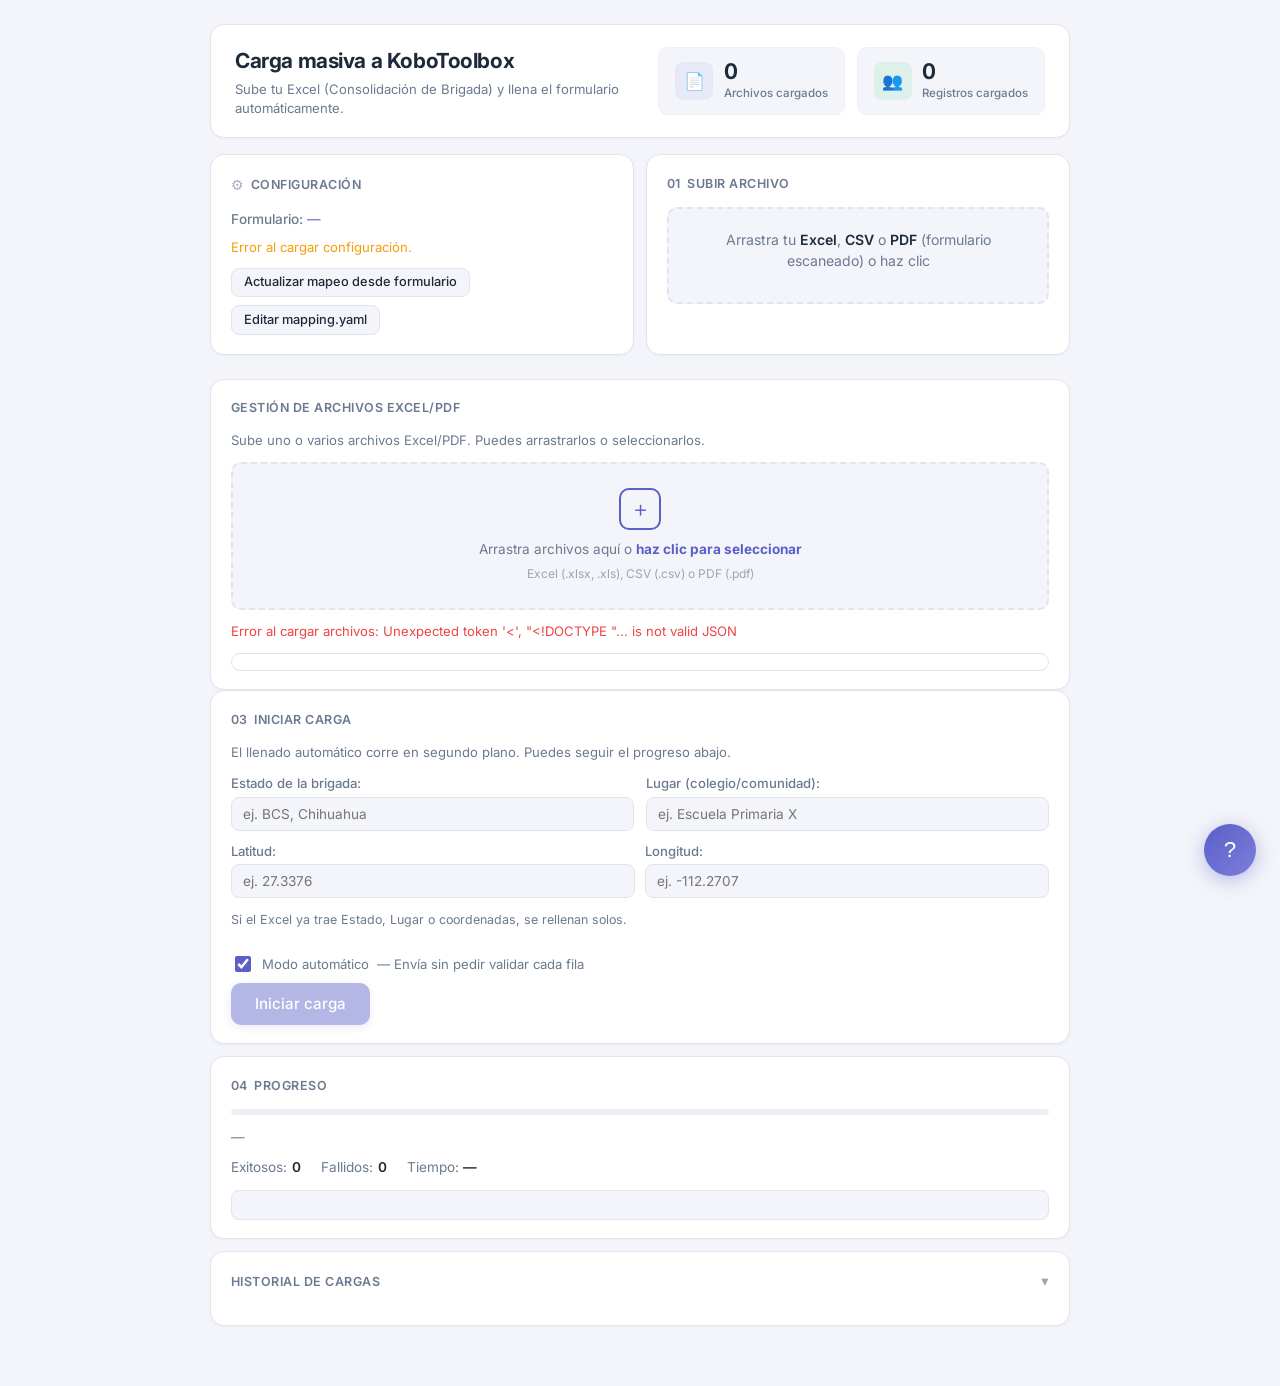
==== commit 5c79d397: "feat(koboup): descarga masiva ZIP de archivos validados con contraseña Agrega botón de descarga masi" ====
--- a/static/index.html
+++ b/static/index.html
@@ -9,126 +9,74 @@
   <title>Carga KoboToolbox</title>
   <link rel="preconnect" href="https://fonts.googleapis.com">
   <link rel="preconnect" href="https://fonts.gstatic.com" crossorigin>
-  <link rel="stylesheet" href="/static/style.css">
+  <link rel="stylesheet" href="/static/style.css?v=22">
 </head>
 <body>
   <div class="app-layout">
-    <aside class="controls-panel">
-    <header>
-      <h1 data-tooltip="Sistema para cargar datos de pacientes desde archivos Excel/CSV/PDF al formulario de KoboToolbox de forma automática y masiva.">Carga masiva a KoboToolbox</h1>
-      <p class="subtitle">Sube tu Excel (Consolidación de Brigada) y llena el formulario automáticamente.</p>
+    <div class="app-container">
+
+    <!-- Top bar -->
+    <header class="top-header">
+      <div class="top-header-left">
+        <h1>Carga masiva a KoboToolbox</h1>
+        <p class="subtitle">Sube tu Excel (Consolidaci&oacute;n de Brigada) y llena el formulario autom&aacute;ticamente.</p>
+      </div>
+      <section class="summary-stats" id="summaryStats">
+        <div class="summary-stat" data-tooltip="Total de archivos Excel/CSV/PDF que se han procesado y enviado exitosamente a KoboToolbox.">
+          <div class="summary-stat-icon summary-stat-icon--files">&#128196;</div>
+          <div class="summary-stat-body">
+            <span class="summary-stat-value" id="summaryArchivos">0</span>
+            <span class="summary-stat-label">Archivos cargados</span>
+          </div>
+        </div>
+        <div class="summary-stat" data-tooltip="Cantidad total de pacientes (filas/registros) enviados exitosamente al formulario de KoboToolbox.">
+          <div class="summary-stat-icon summary-stat-icon--records">&#128101;</div>
+          <div class="summary-stat-body">
+            <span class="summary-stat-value" id="summaryRegistros">0</span>
+            <span class="summary-stat-label">Registros cargados</span>
+          </div>
+        </div>
+      </section>
     </header>
 
-    <section class="flow-steps card">
-      <h2>Flujo de carga</h2>
-      <ol class="steps-list">
-        <li class="step" id="step1" data-tooltip="Primer paso: sube tu archivo Excel de consolidación de brigada, un CSV o un PDF escaneado con los datos de los pacientes."><strong>Subir Excel</strong> — Arrastra o selecciona el archivo</li>
-        <li class="step" id="step2" data-tooltip="Paso opcional: revisa los datos extraídos del archivo en una tabla editable. Puedes corregir valores, cambiar selecciones y elegir qué filas cargar."><strong>Opcional: Verificar</strong> — Revisa o edita los datos</li>
-        <li class="step" id="step3" data-tooltip="Último paso: el sistema abre el formulario de KoboToolbox y llena automáticamente cada fila. El progreso se muestra en tiempo real."><strong>Iniciar</strong> — El llenado automático corre en segundo plano; el progreso se muestra aquí</li>
-      </ol>
-    </section>
-
-    <section class="config card">
-      <h2>Configuración</h2>
-      <p class="form-url"><strong>Formulario:</strong> <a id="formUrl" href="#" target="_blank" rel="noopener" data-tooltip="URL del formulario web de KoboToolbox donde se enviarán los datos de cada paciente. Haz clic para abrirlo en otra pestaña.">—</a></p>
-      <p id="mappingStatus" class="mapping-status" data-tooltip="Indica si el archivo mapping.yaml está configurado correctamente. Este archivo define qué columna del Excel corresponde a qué campo del formulario.">Cargando mapeo…</p>
-      <div class="config-actions">
-        <button type="button" id="btnDiscover" class="btn btn-small btn-secondary" data-tooltip="Ejecuta un análisis automático del formulario web para descubrir los campos disponibles y generar un mapping. Puede tardar hasta 2 minutos.">Actualizar mapeo desde formulario</button>
-        <button type="button" id="btnMappingEditor" class="btn btn-small btn-secondary" data-tooltip="Abre un editor de texto para modificar manualmente el archivo mapping.yaml que define la correspondencia entre columnas del Excel y campos del formulario.">Editar mapping.yaml</button>
-      </div>
-    </section>
+    <!-- Config + Upload row -->
+    <div class="top-cards-row">
+      <section class="config card">
+        <h2>Configuraci&oacute;n</h2>
+        <p class="form-url"><strong>Formulario:</strong> <a id="formUrl" href="#" target="_blank" rel="noopener" data-tooltip="URL del formulario web de KoboToolbox donde se enviar&aacute;n los datos de cada paciente.">—</a></p>
+        <p id="mappingStatus" class="mapping-status" data-tooltip="Indica si el archivo mapping.yaml est&aacute; configurado correctamente.">Cargando mapeo…</p>
+        <div class="config-actions">
+          <button type="button" id="btnDiscover" class="btn btn-small btn-secondary" data-tooltip="Ejecuta un an&aacute;lisis autom&aacute;tico del formulario web para descubrir los campos disponibles y generar un mapping.">Actualizar mapeo desde formulario</button>
+          <button type="button" id="btnMappingEditor" class="btn btn-small btn-secondary" data-tooltip="Abre un editor de texto para modificar manualmente el archivo mapping.yaml.">Editar mapping.yaml</button>
+        </div>
+      </section>
+
+      <section class="upload card">
+        <h2>01&ensp;Subir archivo</h2>
+        <div class="upload-zone" id="uploadZone" data-tooltip="Arrastra un archivo aqu&iacute; o haz clic para seleccionarlo.">
+          <input type="file" id="fileInput" accept=".xlsx,.xls,.csv,.pdf" hidden>
+          <p id="uploadLabel">Arrastra tu <strong>Excel</strong>, <strong>CSV</strong> o <strong>PDF</strong> (formulario escaneado) o haz clic</p>
+          <p id="uploadedFile" class="uploaded-file"></p>
+        </div>
+      </section>
+    </div>
 
     <!-- Editor de mapping (colapsable) -->
     <section id="mappingEditorSection" class="mapping-editor card" style="display:none">
       <h2>Editor de mapping.yaml</h2>
-      <p class="hint">Edita el mapeo de columnas Excel → campos del formulario. Un campo por línea: <code>NombreExcel: /ruta/campo</code></p>
-      <textarea id="mappingTextarea" class="mapping-textarea" spellcheck="false" rows="12" data-tooltip="Escribe aquí el mapeo. Cada línea debe tener el formato: NombreColumnaExcel: /ruta/campo/formulario. Usa el botón 'Copiar desde mapping_discovered' para obtener una base automática."></textarea>
+      <p class="hint">Edita el mapeo de columnas Excel → campos del formulario. Un campo por l&iacute;nea: <code>NombreExcel: /ruta/campo</code></p>
+      <textarea id="mappingTextarea" class="mapping-textarea" spellcheck="false" rows="12" data-tooltip="Escribe aqu&iacute; el mapeo."></textarea>
       <div class="mapping-editor-actions">
-        <button type="button" id="btnSaveMapping" class="btn btn-primary btn-small" data-tooltip="Guarda el mapping editado en el servidor. Los campos se aplicarán en la próxima carga.">Guardar mapping</button>
-        <button type="button" id="btnCancelMapping" class="btn btn-secondary btn-small" data-tooltip="Cierra el editor sin guardar los cambios realizados.">Cancelar</button>
-        <button type="button" id="btnCopyDiscovered" class="btn btn-secondary btn-small" style="display:none" data-tooltip="Copia el mapping generado automáticamente por el descubrimiento de campos al editor para que puedas revisarlo y ajustarlo.">Copiar desde mapping_discovered</button>
+        <button type="button" id="btnSaveMapping" class="btn btn-primary btn-small" data-tooltip="Guarda el mapping editado en el servidor.">Guardar mapping</button>
+        <button type="button" id="btnCancelMapping" class="btn btn-secondary btn-small" data-tooltip="Cierra el editor sin guardar los cambios.">Cancelar</button>
+        <button type="button" id="btnCopyDiscovered" class="btn btn-secondary btn-small" style="display:none" data-tooltip="Copia el mapping generado autom&aacute;ticamente.">Copiar desde mapping_discovered</button>
       </div>
       <p id="mappingEditorMsg" class="mapping-editor-msg"></p>
     </section>
 
-    <section class="upload card">
-      <h2>1. Subir archivo</h2>
-      <div class="upload-zone" id="uploadZone" data-tooltip="Arrastra un archivo aquí o haz clic para seleccionarlo. Se aceptan archivos Excel (.xlsx, .xls), CSV (.csv) o PDF (formularios escaneados). El archivo se sube al servidor y se prepara para la carga.">
-        <input type="file" id="fileInput" accept=".xlsx,.xls,.csv,.pdf" hidden>
-        <p id="uploadLabel">Arrastra tu <strong>Excel</strong>, <strong>CSV</strong> o <strong>PDF</strong> (formulario escaneado) o haz clic</p>
-        <p id="uploadedFile" class="uploaded-file"></p>
-      </div>
-    </section>
-
-    <section class="start card">
-      <h2>3. Iniciar carga</h2>
-      <p class="hint">El llenado automático corre en segundo plano con Playwright. Puedes seguir el progreso en la sección inferior.</p>
-      <div class="defaults-form">
-        <label data-tooltip="Estado de la República Mexicana donde opera la brigada médica. Se aplica a todos los registros que no traigan estado propio en el Excel.">Estado de la brigada: <input type="text" id="inputEstadoBrigada" placeholder="ej. BCS, Chihuahua"></label>
-        <label data-tooltip="Nombre del lugar, colegio o comunidad donde se realizó la atención médica. Si el sistema reconoce el nombre, las coordenadas GPS se llenan automáticamente.">Lugar (colegio/comunidad): <input type="text" id="inputLugar" placeholder="ej. Escuela Primaria X"></label>
-        <div class="geo-fields">
-          <label class="geo-label" data-tooltip="Coordenada de latitud GPS del lugar de atención. Se usa para geolocalizar el registro en KoboToolbox. Ejemplo: 27.3376">Latitud: <input type="number" id="inputLatitud" step="any" placeholder="ej. 27.3376"></label>
-          <label class="geo-label" data-tooltip="Coordenada de longitud GPS del lugar de atención. Generalmente es un número negativo en México. Ejemplo: -112.2707">Longitud: <input type="number" id="inputLongitud" step="any" placeholder="ej. -112.2707"></label>
-        </div>
-        <p class="hint small" id="coordsHint" style="display:none"></p>
-        <p class="hint small">Si el Excel ya trae Estado, Lugar o coordenadas, se rellenan solos. Las coordenadas se aplican a todos los registros que no las tengan.</p>
-      </div>
-      <div class="resume-form" id="resumeForm" style="display:none">
-        <label class="resume-label">
-          Reanudar desde fila (0-indexed):
-          <input type="number" id="inputStartRow" min="0" step="1" placeholder="ej. 5" data-tooltip="Número de fila desde donde reanudar la carga si se interrumpió previamente. La numeración empieza en 0. Útil para continuar después de un error o pausa.">
-          <span class="hint small" id="checkpointHint"></span>
-        </label>
-      </div>
-      <div class="mode-toggle">
-        <label class="toggle-label">
-          <input type="checkbox" id="chkModoAutomatico" checked>
-          <span data-tooltip="Cuando está activado, cada fila se llena y se envía automáticamente sin esperar confirmación manual. Desactívalo si quieres revisar cada formulario antes de enviarlo.">Modo automático</span> — Envía sin pedir validar cada fila (más rápido)
-        </label>
-      </div>
-      <div class="mode-toggle" id="apiToggleWrap" style="display:none">
-        <label class="toggle-label">
-          <input type="checkbox" id="chkUsarApi">
-          <span data-tooltip="Envía los datos directamente a la API de KoboToolbox sin necesidad de abrir un navegador. Es más rápido y preciso, pero requiere que el token de API esté configurado en el archivo .env del servidor.">Enviar por API KoboToolbox</span> — Más preciso, sin abrir navegador (requiere token en .env)
-        </label>
-      </div>
-      <div class="start-actions">
-        <button type="button" id="btnStart" class="btn btn-primary btn-large" disabled data-tooltip="Inicia el proceso de llenado automático. El sistema abrirá el formulario web y llenará cada fila seleccionada del Excel. Requiere tener un archivo subido y el mapping configurado.">Iniciar carga</button>
-        <button type="button" id="btnStop" class="btn btn-danger btn-large" style="display:none" data-tooltip="Detiene el proceso de carga en curso. Las filas ya enviadas no se pierden. Puedes reanudar después desde la última fila exitosa.">Detener</button>
-      </div>
-    </section>
-
-    <section id="confirmRowSection" class="confirm-row card" style="display:none">
-      <h2>Validar fila cargada</h2>
-      <p class="hint">Revisa el formulario en el panel derecho (o en la ventana si se abrió). Si está bien, Valida. Si no, Omite.</p>
-      <div class="confirm-buttons">
-        <button type="button" id="btnValidateSend" class="btn btn-primary" data-tooltip="Confirma que los datos cargados en el formulario son correctos y procede a enviarlo a KoboToolbox.">Validar y enviar</button>
-        <button type="button" id="btnSkipRow" class="btn btn-secondary" data-tooltip="Omite esta fila sin enviarla y continúa con la siguiente. La fila omitida quedará marcada como fallida en el reporte.">Omitir fila</button>
-      </div>
-    </section>
-
-    <section class="progress card">
-      <h2>Progreso</h2>
-      <div class="progress-bar-wrap" data-tooltip="Barra de progreso que muestra el avance de la carga. Se actualiza conforme cada fila es procesada.">
-        <div class="progress-bar" id="progressBar" style="width: 0%"></div>
-      </div>
-      <p class="progress-text" id="progressText">—</p>
-      <div class="stats" id="stats">
-        <span data-tooltip="Cantidad de filas que se llenaron y enviaron correctamente al formulario de KoboToolbox.">Exitosos: <strong id="statOk">0</strong></span>
-        <span data-tooltip="Cantidad de filas que fallaron durante el proceso de carga. Puedes descargar el log de errores para ver los detalles.">Fallidos: <strong id="statFail">0</strong></span>
-        <span data-tooltip="Tiempo total transcurrido desde el inicio de la carga hasta su finalización.">Tiempo: <strong id="statTime">—</strong></span>
-      </div>
-      <div class="progress-actions" id="progressActions" style="display:none">
-        <a id="btnDownloadLogs" href="/api/logs/download" class="btn btn-secondary btn-small" download data-tooltip="Descarga un archivo con el detalle de todos los errores que ocurrieron durante la carga. Útil para diagnosticar problemas.">Descargar log de errores</a>
-      </div>
-      <div class="log" id="log" data-tooltip="Registro en tiempo real de las acciones del sistema. Verde = éxito, rojo = error, azul = informativo."></div>
-    </section>
-
-    </aside>
-
-    <main class="content-panel">
-      <section class="filebox card">
-        <h2>Gestión de archivos Excel/PDF</h2>
+    <!-- Gesti&oacute;n de archivos -->
+    <section class="filebox card">
+      <h2>Gesti&oacute;n de archivos Excel/PDF</h2>
         <p class="hint">Sube uno o varios archivos Excel/PDF. Puedes arrastrarlos o seleccionarlos.</p>
         <div class="filebox-dropzone" id="fileBoxDropzone" data-tooltip="Arrastra uno o varios archivos Excel/CSV/PDF aquí, o haz clic para seleccionarlos desde tu computadora.">
           <input type="file" id="fileBoxInput" accept=".xlsx,.xls,.csv,.pdf" multiple hidden>
@@ -162,42 +110,103 @@
         <div id="fileBoxList" class="filebox-list"></div>
       </section>
 
+      <!-- Verificar datos -->
       <section id="verifySection" class="verify card" style="display:none">
-        <h2>2. Verificar datos <span class="badge optional">opcional</span></h2>
+        <h2>02&ensp;Verificar datos <span class="badge optional">opcional</span></h2>
         <p class="hint">Revisa o edita antes de cargar. Elige qué filas cargar (por defecto todas están seleccionadas).</p>
         <div id="validationSummary" class="validation-summary" style="display:none"></div>
         <div class="table-wrap">
           <table id="dataTable" class="data-table"></table>
         </div>
         <div class="verify-actions">
-          <button type="button" id="btnSelectAll" class="btn btn-small" data-tooltip="Marca todas las filas de la tabla para incluirlas en la carga a KoboToolbox.">Seleccionar todas</button>
-          <button type="button" id="btnSelectNone" class="btn btn-small" data-tooltip="Desmarca todas las filas. Útil para seleccionar manualmente solo algunas filas específicas.">Quitar selección</button>
-          <button type="button" id="btnConfirm" class="btn btn-primary" data-tooltip="Guarda los cambios que hayas hecho en la tabla (edición de celdas) y actualiza el archivo Excel en el servidor. Los datos editados se usarán al iniciar la carga.">Guardar cambios y continuar</button>
-        </div>
-      </section>
-
-      <!-- Historial de cargas (debajo de la tabla de datos) -->
+          <button type="button" id="btnSelectAll" class="btn btn-small" data-tooltip="Marca todas las filas.">Seleccionar todas</button>
+          <button type="button" id="btnSelectNone" class="btn btn-small" data-tooltip="Desmarca todas las filas.">Quitar selección</button>
+          <button type="button" id="btnConfirm" class="btn btn-primary" data-tooltip="Guarda los cambios y actualiza el archivo Excel en el servidor.">Guardar cambios y continuar</button>
+        </div>
+      </section>
+
+      <!-- Iniciar carga -->
+      <section class="start card">
+        <h2>03&ensp;Iniciar carga</h2>
+        <p class="hint">El llenado automático corre en segundo plano. Puedes seguir el progreso abajo.</p>
+        <div class="defaults-form">
+          <div class="defaults-form-row">
+            <label data-tooltip="Estado de la República Mexicana donde opera la brigada médica.">Estado de la brigada: <input type="text" id="inputEstadoBrigada" placeholder="ej. BCS, Chihuahua"></label>
+            <label data-tooltip="Nombre del lugar, colegio o comunidad donde se realizó la atención médica.">Lugar (colegio/comunidad): <input type="text" id="inputLugar" placeholder="ej. Escuela Primaria X"></label>
+          </div>
+          <div class="geo-fields">
+            <label class="geo-label" data-tooltip="Coordenada de latitud GPS.">Latitud: <input type="number" id="inputLatitud" step="any" placeholder="ej. 27.3376"></label>
+            <label class="geo-label" data-tooltip="Coordenada de longitud GPS.">Longitud: <input type="number" id="inputLongitud" step="any" placeholder="ej. -112.2707"></label>
+          </div>
+          <p class="hint small" id="coordsHint" style="display:none"></p>
+          <p class="hint small">Si el Excel ya trae Estado, Lugar o coordenadas, se rellenan solos.</p>
+        </div>
+        <div class="resume-form" id="resumeForm" style="display:none">
+          <label class="resume-label">
+            Reanudar desde fila (0-indexed):
+            <input type="number" id="inputStartRow" min="0" step="1" placeholder="ej. 5">
+            <span class="hint small" id="checkpointHint"></span>
+          </label>
+        </div>
+        <div class="mode-toggle">
+          <label class="toggle-label">
+            <input type="checkbox" id="chkModoAutomatico" checked>
+            <span data-tooltip="Envía automáticamente sin confirmación manual.">Modo automático</span> — Envía sin pedir validar cada fila
+          </label>
+        </div>
+        <div class="mode-toggle" id="apiToggleWrap" style="display:none">
+          <label class="toggle-label">
+            <input type="checkbox" id="chkUsarApi">
+            <span data-tooltip="Envía datos directamente por API.">Enviar por API KoboToolbox</span> — Más preciso, sin navegador
+          </label>
+        </div>
+        <div class="start-actions">
+          <button type="button" id="btnStart" class="btn btn-primary btn-large" disabled data-tooltip="Inicia el proceso de llenado automático.">Iniciar carga</button>
+          <button type="button" id="btnStop" class="btn btn-danger btn-large" style="display:none" data-tooltip="Detiene el proceso de carga en curso.">Detener</button>
+        </div>
+      </section>
+
+      <section id="confirmRowSection" class="confirm-row card" style="display:none">
+        <h2>Validar fila cargada</h2>
+        <p class="hint">Revisa el formulario. Si está bien, Valida. Si no, Omite.</p>
+        <div class="confirm-buttons">
+          <button type="button" id="btnValidateSend" class="btn btn-primary">Validar y enviar</button>
+          <button type="button" id="btnSkipRow" class="btn btn-secondary">Omitir fila</button>
+        </div>
+      </section>
+
+      <!-- Progreso -->
+      <section class="progress card">
+        <h2>04&ensp;Progreso</h2>
+        <div class="progress-bar-wrap" data-tooltip="Barra de progreso de la carga.">
+          <div class="progress-bar" id="progressBar" style="width: 0%"></div>
+        </div>
+        <p class="progress-text" id="progressText">—</p>
+        <div class="stats" id="stats">
+          <span>Exitosos: <strong id="statOk">0</strong></span>
+          <span>Fallidos: <strong id="statFail">0</strong></span>
+          <span>Tiempo: <strong id="statTime">—</strong></span>
+        </div>
+        <div class="progress-actions" id="progressActions" style="display:none">
+          <a id="btnDownloadLogs" href="/api/logs/download" class="btn btn-secondary btn-small" download>Descargar log de errores</a>
+        </div>
+        <div class="log" id="log"></div>
+      </section>
+
+      <!-- Historial -->
       <section class="historial card">
-        <h2 class="historial-toggle" id="historialToggle" data-tooltip="Haz clic para ver u ocultar el historial de todas las cargas realizadas. Incluye estadísticas de archivos y filas enviadas.">
+        <h2 class="historial-toggle" id="historialToggle" data-tooltip="Ver u ocultar el historial de cargas.">
           Historial de cargas
           <span class="historial-chevron">▾</span>
         </h2>
         <div id="historialContent" class="historial-content" style="display:none">
-          <div class="historial-header-actions">
-            <div class="historial-filter-wrap">
-              <label class="historial-filter-label" data-tooltip="Filtra el historial mostrando solo las cargas realizadas a partir de esta fecha.">Desde:
-                <input type="date" id="historialDesde" class="historial-date-input">
-              </label>
-              <button type="button" id="btnRefreshHistorial" class="btn btn-secondary btn-small" data-tooltip="Recarga el historial con los datos más recientes del servidor.">Actualizar</button>
-            </div>
-          </div>
           <div id="kpiSummary" class="kpi-grid">
-            <div class="kpi-card" data-tooltip="Cantidad de archivos Excel distintos que tuvieron al menos una fila cargada exitosamente a KoboToolbox en el período seleccionado.">
+            <div class="kpi-card" data-tooltip="Archivos con al menos 1 fila exitosa.">
               <div class="kpi-label">Archivos con éxito</div>
               <div class="kpi-value" id="kpiArchivos">0</div>
               <div class="kpi-sub">Con al menos 1 fila enviada</div>
             </div>
-            <div class="kpi-card" data-tooltip="Número total de pacientes (filas) que se enviaron exitosamente al formulario de KoboToolbox en el período seleccionado.">
+            <div class="kpi-card" data-tooltip="Total de pacientes enviados.">
               <div class="kpi-label">Filas exitosas</div>
               <div class="kpi-value" id="kpiFilas">0</div>
               <div class="kpi-sub">Pacientes enviados en total</div>
@@ -207,8 +216,63 @@
           <div id="historialList" class="historial-list"></div>
         </div>
       </section>
-    </main>
-  </div>
-  <script src="/static/app.js?v=15"></script>
+
+    </div>
+  </div>
+  <!-- Modal vista previa de archivo -->
+  <div id="filePreviewModal" class="fpmodal-overlay" style="display:none">
+    <div class="fpmodal-window">
+      <div class="fpmodal-topbar">
+        <div class="fpmodal-topbar-left">
+          <span class="fpmodal-icon">&#128196;</span>
+          <h3 id="filePreviewTitle" class="fpmodal-title">Vista previa</h3>
+        </div>
+        <button type="button" id="btnClosePreview" class="fpmodal-close-btn" title="Cerrar">&times;</button>
+      </div>
+      <div id="filePreviewLoading" class="fpmodal-loading" style="display:none">
+        <div class="fpmodal-spinner"></div>
+        <span>Cargando datos del archivo...</span>
+      </div>
+      <div id="filePreviewError" class="fpmodal-error" style="display:none"></div>
+      <div id="filePreviewInfo" class="fpmodal-info-bar"></div>
+      <div class="fpmodal-table-container">
+        <table id="filePreviewTable" class="fpmodal-table"></table>
+      </div>
+    </div>
+  </div>
+  <!-- Botón de ayuda flotante -->
+  <button type="button" class="help-btn" id="helpBtn" title="Gu&iacute;a de pasos">?</button>
+
+  <!-- Overlay de guía -->
+  <div class="guide-overlay" id="guideOverlay">
+    <div class="guide-overlay-bg" id="guideOverlayBg"></div>
+  </div>
+
+  <!-- Popup de guía -->
+  <div class="guide-popup" id="guidePopup">
+    <div class="guide-popup-arrow" id="guideArrow"></div>
+    <div class="guide-popup-header">
+      <div class="guide-popup-step-badge" id="guideStepBadge">1</div>
+      <div class="guide-popup-step-title" id="guideStepTitle">Paso 1</div>
+      <button type="button" class="guide-popup-close" id="guideClose">&times;</button>
+    </div>
+    <div class="guide-popup-body">
+      <div class="guide-popup-icon" id="guideIcon"></div>
+      <div class="guide-popup-status" id="guideStatus"></div>
+      <p class="guide-popup-desc" id="guideDesc"></p>
+    </div>
+    <div class="guide-popup-footer">
+      <div class="guide-popup-dots" id="guideDots"></div>
+      <div class="guide-popup-nav">
+        <button type="button" class="btn btn-secondary" id="guidePrev">&#8592; Anterior</button>
+        <button type="button" class="btn btn-primary" id="guideNext">Siguiente &#8594;</button>
+      </div>
+    </div>
+  </div>
+
+  <!-- Puntero animado -->
+  <div class="guide-pointer" id="guidePointer" style="display:none"></div>
+
+  <script src="/static/app.js?v=22"></script>
 </body>
 </html>
--- a/static/style.css
+++ b/static/style.css
@@ -1,340 +1,333 @@
-/* ===== Carga KoboToolbox - Diseño inspirado en referencia ===== */
-/* Tema claro: minimalista, futurista, acentos azules, degradados suaves, cristal esmerilado */
-
-@import url('https://fonts.googleapis.com/css2?family=DM+Sans:ital,opsz,wght@0,9..40,300;0,9..40,400;0,9..40,500;0,9..40,600&family=JetBrains+Mono:wght@400&display=swap');
+/* ===== Carga KoboToolbox — Layout Vertical Centrado ===== */
+
+@import url('https://fonts.googleapis.com/css2?family=Inter:wght@300;400;500;600;700&family=JetBrains+Mono:wght@400&display=swap');
 
 :root {
-  --bg-base: #f8f9fc;
-  --bg-card: rgba(255, 255, 255, 0.8);
-  --bg-card-solid: #ffffff;
-  --border: rgba(0, 0, 0, 0.06);
-  --border-soft: rgba(0, 0, 0, 0.04);
-  --text-primary: #2c3e50;
-  --text-secondary: #6b7b8c;
-  --text-muted: #95a1b0;
-  --accent: #3b82f6;
-  --accent-light: #60a5fa;
-  --accent-dim: rgba(59, 130, 246, 0.12);
-  --gradient-accent: linear-gradient(135deg, #3b82f6 0%, #22c55e 100%);
-  --gradient-soft: linear-gradient(135deg, rgba(59, 130, 246, 0.08) 0%, rgba(34, 197, 94, 0.06) 100%);
+  --bg-base: #f4f5fa;
+  --bg-card: #ffffff;
+  --border: #e2e4ed;
+  --border-soft: #eef0f6;
+  --text-primary: #1e2a3a;
+  --text-secondary: #6b7a90;
+  --text-muted: #9ca5b4;
+  --accent: #5b5fc7;
+  --accent-light: #7c7fdb;
+  --accent-dim: rgba(91, 95, 199, 0.08);
+  --gradient-accent: linear-gradient(135deg, #5b5fc7 0%, #7c7fdb 100%);
   --success: #22c55e;
-  --success-dim: rgba(34, 197, 94, 0.12);
+  --success-dim: rgba(34, 197, 94, 0.1);
   --error: #ef4444;
-  --error-dim: rgba(239, 68, 68, 0.1);
+  --error-dim: rgba(239, 68, 68, 0.08);
   --warning: #f59e0b;
-  --radius: 16px;
-  --radius-pill: 999px;
-  --shadow-soft: 0 2px 12px rgba(0, 0, 0, 0.04);
-  --shadow-card: 0 4px 24px rgba(0, 0, 0, 0.06);
-}
-
-* {
-  box-sizing: border-box;
-}
+  --radius: 14px;
+  --radius-sm: 10px;
+  --shadow-sm: 0 1px 3px rgba(0,0,0,0.04);
+  --shadow-card: 0 2px 8px rgba(0,0,0,0.06);
+  --shadow-hover: 0 4px 16px rgba(0,0,0,0.1);
+}
+
+*,*::before,*::after { box-sizing: border-box; }
 
 body {
-  font-family: 'DM Sans', system-ui, -apple-system, sans-serif;
-  font-weight: 400;
-  margin: 0;
-  padding: 0;
+  font-family: 'Inter', system-ui, -apple-system, sans-serif;
+  margin: 0; padding: 0;
   background: var(--bg-base);
   color: var(--text-primary);
   min-height: 100vh;
-  line-height: 1.6;
+  line-height: 1.55;
+  font-size: 14px;
   -webkit-font-smoothing: antialiased;
-  -moz-osx-font-smoothing: grayscale;
-}
-
-/* Fondo con degradado suave (azul a verde etéreo) */
-body::before {
-  content: '';
-  position: fixed;
-  inset: 0;
-  background: 
-    radial-gradient(ellipse 100% 60% at 50% -10%, rgba(59, 130, 246, 0.08) 0%, transparent 50%),
-    radial-gradient(ellipse 80% 40% at 80% 100%, rgba(34, 197, 94, 0.05) 0%, transparent 40%);
-  pointer-events: none;
-  z-index: 0;
-}
+}
+body::before { display: none; }
+
+/* ── Layout: single centered column ─────────────────────────────────── */
 
 .app-layout {
-  position: relative;
-  z-index: 1;
+  min-height: 100vh;
   display: flex;
-  min-height: 100vh;
-  gap: 1rem;
-}
-
-.controls-panel {
-  flex: 0 0 360px;
-  max-width: 420px;
-  padding: 1.5rem 1.75rem;
-  overflow-y: auto;
+  justify-content: center;
+  padding: 0 1rem;
+}
+
+.app-container {
+  width: 100%;
+  max-width: 860px;
+  padding: 1.5rem 0 3rem;
+}
+
+/* ── Top Header ──────────────────────────────────────────────────────── */
+
+.top-header {
+  display: flex;
+  align-items: center;
+  justify-content: space-between;
+  gap: 1.5rem;
+  background: var(--bg-card);
+  border: 1px solid var(--border);
+  border-radius: var(--radius);
+  padding: 1.25rem 1.5rem;
+  margin-bottom: 1rem;
+  box-shadow: var(--shadow-sm);
+}
+
+.top-header-left {
+  flex: 1;
+  min-width: 0;
+}
+
+.top-header h1 {
+  font-size: 1.3rem;
+  font-weight: 700;
+  letter-spacing: -0.02em;
+  margin: 0 0 0.2rem;
+  color: var(--text-primary);
+}
+
+.top-header .subtitle {
+  margin: 0;
+  font-size: 0.82rem;
+  color: var(--text-secondary);
+  line-height: 1.4;
+}
+
+/* ── Summary Stats (inside header) ───────────────────────────────────── */
+
+.summary-stats {
+  display: flex;
+  gap: 0.75rem;
+  flex-shrink: 0;
+}
+
+.summary-stat {
+  display: flex;
+  align-items: center;
+  gap: 0.65rem;
+  padding: 0.7rem 1rem;
+  border-radius: var(--radius-sm);
   background: var(--bg-base);
-}
-
-.content-panel {
-  flex: 1 1 0;
+  border: 1px solid var(--border-soft);
+  min-width: 160px;
+  transition: box-shadow 0.2s, border-color 0.2s;
+}
+
+.summary-stat:hover {
+  box-shadow: var(--shadow-card);
+  border-color: var(--accent);
+}
+
+.summary-stat-icon {
+  width: 38px; height: 38px;
+  border-radius: 8px;
+  display: flex; align-items: center; justify-content: center;
+  font-size: 1.05rem;
+  flex-shrink: 0;
+}
+
+.summary-stat-icon--files  { background: var(--accent-dim); color: var(--accent); }
+.summary-stat-icon--records { background: var(--success-dim); color: var(--success); }
+
+.summary-stat-body {
+  display: flex;
+  flex-direction: column;
   min-width: 0;
-  padding: 1.5rem 2.5rem 1.5rem 0.5rem;
-  background: transparent;
-  overflow-y: auto;
-}
-
-@media (max-width: 1100px) {
-  .app-layout {
-    flex-direction: column;
-  }
-  .controls-panel, .content-panel {
-    max-width: 100%;
-    padding: 1.25rem;
-  }
-}
-
-.content-panel {
-  flex: 1;
-  min-width: 420px;
-  max-width: 900px;
-  padding: 1.5rem 1rem 1.5rem 0.5rem;
-  background: transparent;
-  overflow-y: auto;
-}
-
-/* Header */
-header {
-  margin-bottom: 2rem;
-}
-
-header h1 {
-  font-size: 1.75rem;
-  font-weight: 600;
-  letter-spacing: -0.02em;
-  margin: 0 0 0.5rem;
+}
+
+.summary-stat-value {
+  font-size: 1.35rem;
+  font-weight: 700;
+  line-height: 1.2;
   color: var(--text-primary);
-}
-
-.subtitle {
-  margin: 0;
-  font-size: 0.95rem;
-  font-weight: 400;
+  font-variant-numeric: tabular-nums;
+}
+
+.summary-stat-label {
+  font-size: 0.72rem;
+  font-weight: 500;
   color: var(--text-secondary);
-  max-width: 40ch;
-}
-
-/* Cards - efecto cristal esmerilado (frosted glass) */
+  white-space: nowrap;
+}
+
+/* ── Top cards row (Config + Upload side by side) ────────────────────── */
+
+.top-cards-row {
+  display: grid;
+  grid-template-columns: 1fr 1fr;
+  gap: 0.75rem;
+  margin-bottom: 0.75rem;
+}
+
+/* ── Cards ────────────────────────────────────────────────────────────── */
+
 .card {
   background: var(--bg-card);
-  backdrop-filter: blur(20px);
-  -webkit-backdrop-filter: blur(20px);
-  border: 1px solid var(--border-soft);
+  border: 1px solid var(--border);
   border-radius: var(--radius);
-  padding: 1.5rem;
-  margin-bottom: 1rem;
-  box-shadow: var(--shadow-soft);
-  transition: box-shadow 0.25s, border-color 0.25s;
-}
-
-.card:hover {
-  box-shadow: var(--shadow-card);
-  border-color: var(--border);
-}
+  padding: 1.15rem 1.25rem;
+  margin-bottom: 0.75rem;
+  box-shadow: var(--shadow-sm);
+  transition: box-shadow 0.2s;
+}
+
+.card:hover { box-shadow: var(--shadow-card); }
 
 .card h2 {
-  font-size: 0.85rem;
-  font-weight: 500;
-  letter-spacing: 0.03em;
+  font-size: 0.78rem;
+  font-weight: 600;
+  letter-spacing: 0.04em;
   text-transform: uppercase;
   color: var(--text-secondary);
-  margin: 0 0 1rem;
-}
-
-.config.card h2,
-.upload.card h2,
-.verify.card h2,
-.start.card h2,
-.progress.card h2 {
+  margin: 0 0 0.85rem;
   display: flex;
   align-items: center;
-  gap: 0.5rem;
-}
-
-.config.card h2::before { content: '⚙'; font-size: 0.8rem; opacity: 0.8; }
-.upload.card h2::before { content: '01'; font-variant-numeric: tabular-nums; color: var(--accent); font-weight: 600; }
-.verify.card h2::before { content: '02'; font-variant-numeric: tabular-nums; color: var(--accent); font-weight: 600; }
-.start.card h2::before { content: '03'; font-variant-numeric: tabular-nums; color: var(--accent); font-weight: 600; }
-.progress.card h2::before { content: '04'; font-variant-numeric: tabular-nums; color: var(--accent); font-weight: 600; }
+  gap: 0.4rem;
+}
+
+.config.card h2::before   { content: '\2699'; font-size: 0.9rem; opacity: 0.6; }
 
 .confirm-row.card {
   border-color: var(--accent);
-  box-shadow: 0 0 0 1px var(--accent), var(--shadow-card);
+  box-shadow: 0 0 0 1px var(--accent);
   background: var(--accent-dim);
 }
 
 .confirm-row .confirm-buttons {
   display: flex;
   gap: 0.75rem;
-  margin-top: 1rem;
-}
-
-/* Configuración */
-.form-url {
-  font-size: 0.9rem;
-  margin: 0 0 0.5rem;
-}
-
-.form-url strong {
-  color: var(--text-secondary);
-  font-weight: 500;
-}
-
+  margin-top: 0.75rem;
+}
+
+/* ── Configuración ───────────────────────────────────────────────────── */
+
+.form-url { font-size: 0.85rem; margin: 0 0 0.4rem; }
+.form-url strong { color: var(--text-secondary); font-weight: 500; }
 .form-url a {
   color: var(--accent);
   text-decoration: none;
   word-break: break-all;
-  transition: opacity 0.2s;
-}
-
-.form-url a:hover {
-  opacity: 0.8;
-  text-decoration: underline;
-}
-
-.mapping-status {
+}
+.form-url a:hover { text-decoration: underline; }
+
+.mapping-status { font-size: 0.82rem; margin: 0.35rem 0 0; }
+.mapping-status.ok  { color: var(--success); }
+.mapping-status.warn { color: var(--warning); }
+
+/* ── Buttons ─────────────────────────────────────────────────────────── */
+
+.btn {
+  padding: 0.55rem 1.25rem;
+  border: none;
+  border-radius: 8px;
+  font-family: inherit;
   font-size: 0.85rem;
-  margin: 0.5rem 0 0;
-}
-
-.mapping-status.ok {
-  color: var(--success);
-}
-
-.mapping-status.warn {
-  color: var(--warning);
-}
-
-/* Upload zone */
+  font-weight: 500;
+  cursor: pointer;
+  transition: background 0.15s, box-shadow 0.15s, transform 0.1s;
+  line-height: 1.3;
+}
+
+.btn:hover:not(:disabled) { transform: translateY(-1px); }
+.btn:active:not(:disabled) { transform: translateY(0); }
+.btn:disabled { opacity: 0.45; cursor: not-allowed; }
+
+.btn-primary {
+  background: var(--accent);
+  color: #fff;
+  box-shadow: 0 2px 8px rgba(91,95,199,0.3);
+}
+.btn-primary:hover:not(:disabled) {
+  background: var(--accent-light);
+  box-shadow: 0 4px 14px rgba(91,95,199,0.35);
+}
+
+.btn-secondary {
+  background: var(--bg-base);
+  color: var(--text-primary);
+  border: 1px solid var(--border);
+}
+.btn-secondary:hover:not(:disabled) {
+  background: #ebedf5;
+  border-color: #d0d3e0;
+}
+
+.btn-danger {
+  background: var(--error);
+  color: #fff;
+  box-shadow: 0 2px 8px rgba(239,68,68,0.3);
+}
+.btn-danger:hover:not(:disabled) {
+  box-shadow: 0 4px 14px rgba(239,68,68,0.4);
+}
+
+.btn-large {
+  padding: 0.7rem 1.5rem;
+  font-size: 0.95rem;
+  border-radius: var(--radius-sm);
+}
+
+.btn-small { padding: 0.35rem 0.75rem; font-size: 0.8rem; }
+.btn-warn { background: var(--warning); color: #fff; }
+
+/* ── Upload zone ─────────────────────────────────────────────────────── */
+
 .upload-zone {
-  border: 2px dashed rgba(0, 0, 0, 0.1);
-  border-radius: var(--radius);
-  padding: 2rem;
+  border: 2px dashed var(--border);
+  border-radius: var(--radius-sm);
+  padding: 1.25rem;
   text-align: center;
   cursor: pointer;
-  transition: border-color 0.25s, background 0.25s, border-style 0.25s;
-  background: rgba(255, 255, 255, 0.6);
-}
-
-.upload-zone:hover {
-  border-color: var(--accent);
-  background: var(--accent-dim);
-}
-
-.upload-zone.dragover {
-  border-color: var(--success);
-  border-style: solid;
-  background: var(--success-dim);
-}
-
-#uploadLabel {
-  margin: 0;
-  font-size: 0.95rem;
-  color: var(--text-secondary);
-}
-
-#uploadLabel strong {
-  color: var(--text-primary);
-  font-weight: 500;
-}
-
-.uploaded-file {
-  margin: 0.75rem 0 0;
-  font-size: 0.9rem;
-  color: var(--success);
-}
-
-/* PDF actions */
-.pdf-actions {
-  margin-top: 1rem;
-  display: flex;
-  align-items: center;
-  gap: 1rem;
-  flex-wrap: wrap;
-}
-
-/* Botones - estilo píldora */
-.btn {
-  padding: 0.6rem 1.35rem;
-  border: none;
-  border-radius: var(--radius-pill);
-  font-family: inherit;
-  font-size: 0.9rem;
-  font-weight: 500;
-  cursor: pointer;
-  transition: opacity 0.2s, transform 0.15s, box-shadow 0.2s;
-}
-
-.btn:hover:not(:disabled) {
-  transform: translateY(-1px);
-}
-
-.btn:active:not(:disabled) {
-  transform: translateY(0);
-}
-
-.btn:disabled {
-  opacity: 0.5;
-  cursor: not-allowed;
-}
-
-.btn-primary {
-  background: var(--gradient-accent);
-  color: white;
-  box-shadow: 0 2px 12px rgba(59, 130, 246, 0.35);
-}
-
-.btn-primary:hover:not(:disabled) {
-  box-shadow: 0 4px 20px rgba(59, 130, 246, 0.4);
-}
-
-.btn-secondary {
-  background: rgba(0, 0, 0, 0.05);
-  color: var(--text-primary);
-  border: 1px solid var(--border);
-}
-
-.btn-secondary:hover:not(:disabled) {
-  background: rgba(0, 0, 0, 0.08);
-  border-color: rgba(0, 0, 0, 0.12);
-}
-
-.extract-status {
-  font-size: 0.85rem;
-  color: var(--success);
-}
-
-.extract-status.error {
-  color: var(--error);
-}
-
-/* Hint */
+  transition: border-color 0.2s, background 0.2s;
+  background: var(--bg-base);
+}
+.upload-zone:hover { border-color: var(--accent); background: var(--accent-dim); }
+.upload-zone.dragover { border-color: var(--success); border-style: solid; background: var(--success-dim); }
+
+#uploadLabel { margin: 0; font-size: 0.88rem; color: var(--text-secondary); }
+#uploadLabel strong { color: var(--text-primary); font-weight: 600; }
+
+.uploaded-file { margin: 0.6rem 0 0; font-size: 0.85rem; color: var(--success); font-weight: 500; }
+
+/* ── Defaults Form / Inputs ──────────────────────────────────────────── */
+
 .defaults-form {
   display: flex;
   flex-direction: column;
+  gap: 0.6rem;
+  margin-bottom: 0.75rem;
+}
+
+.defaults-form-row {
+  display: grid;
+  grid-template-columns: 1fr 1fr;
   gap: 0.75rem;
-  margin-bottom: 1rem;
-}
+}
+
 .defaults-form label {
   display: flex;
   flex-direction: column;
-  gap: 0.25rem;
-  font-size: 0.9rem;
-}
+  gap: 0.2rem;
+  font-size: 0.82rem;
+  font-weight: 500;
+  color: var(--text-secondary);
+}
+
 .defaults-form input {
-  padding: 0.5rem 0.75rem;
+  padding: 0.5rem 0.7rem;
   border: 1px solid var(--border);
   border-radius: 8px;
   font-family: inherit;
-}
-.defaults-form .hint.small { font-size: 0.8rem; margin-top: 0.25rem; }
+  font-size: 0.85rem;
+  color: var(--text-primary);
+  background: var(--bg-base);
+  transition: border-color 0.15s, box-shadow 0.15s;
+}
+
+.defaults-form input:focus {
+  outline: none;
+  border-color: var(--accent);
+  box-shadow: 0 0 0 3px var(--accent-dim);
+}
+
+.defaults-form .hint.small { font-size: 0.78rem; margin-top: 0.2rem; }
 .defaults-form .hint.small.error { color: var(--error); font-weight: 600; }
 .defaults-form .hint.small.warn  { color: #d97706; }
 .defaults-form .hint.small.info  { color: var(--accent); }
@@ -342,287 +335,106 @@
 .geo-fields {
   display: grid;
   grid-template-columns: 1fr 1fr;
-  gap: 0.75rem;
-}
+  gap: 0.6rem;
+}
+
 .geo-label {
   display: flex;
   flex-direction: column;
-  gap: 0.25rem;
-  font-size: 0.9rem;
-}
+  gap: 0.2rem;
+  font-size: 0.82rem;
+  font-weight: 500;
+  color: var(--text-secondary);
+}
+
 .geo-label input {
-  padding: 0.5rem 0.75rem;
+  padding: 0.5rem 0.7rem;
   border: 1px solid var(--border);
   border-radius: 8px;
   font-family: inherit;
   width: 100%;
-}
-
-.flow-steps .steps-list {
-  margin: 0;
-  padding-left: 1.25rem;
-  font-size: 0.9rem;
-  color: var(--text-secondary);
-}
-.flow-steps .step { margin-bottom: 0.4rem; }
-.badge.optional {
-  font-size: 0.7rem;
-  font-weight: 500;
-  padding: 0.15rem 0.4rem;
-  background: var(--border);
-  border-radius: 4px;
-  color: var(--text-muted);
-}
-.mode-toggle {
-  margin: 1rem 0;
-}
+  font-size: 0.85rem;
+  background: var(--bg-base);
+  color: var(--text-primary);
+  transition: border-color 0.15s, box-shadow 0.15s;
+}
+
+.geo-label input:focus {
+  outline: none;
+  border-color: var(--accent);
+  box-shadow: 0 0 0 3px var(--accent-dim);
+}
+
+/* ── Mode toggles ────────────────────────────────────────────────────── */
+
+.mode-toggle { margin: 0.5rem 0; }
+
 .mode-toggle .toggle-label {
   display: flex;
   align-items: center;
   gap: 0.5rem;
-  font-size: 0.9rem;
+  font-size: 0.82rem;
   cursor: pointer;
-}
-.mode-toggle input[type="checkbox"] { cursor: pointer; }
-.btn-large { padding: 0.75rem 1.5rem; font-size: 1rem; }
-.btn-small { padding: 0.35rem 0.75rem; font-size: 0.85rem; }
-.verify-actions { margin-top: 1rem; display: flex; flex-wrap: wrap; gap: 0.5rem; align-items: center; }
-.data-table .col-select { width: 2.5rem; text-align: center; }
-.data-table .col-select input[type="checkbox"] { cursor: pointer; }
-.data-table .col-status { width: 5.5rem; text-align: center; white-space: nowrap; }
-
-/* Filas ya cargadas en Kobo */
-.row-already-submitted {
-  background: rgba(34, 197, 94, 0.08) !important;
-}
-.row-already-submitted td {
-  opacity: 0.75;
-}
-.row-already-submitted td.col-select,
-.row-already-submitted td.col-status {
-  opacity: 1;
+  color: var(--text-secondary);
+}
+
+.mode-toggle input[type="checkbox"] {
+  width: 16px; height: 16px;
+  accent-color: var(--accent);
+  cursor: pointer;
+}
+
+/* ── Badges ──────────────────────────────────────────────────────────── */
+
+.badge.optional {
+  font-size: 0.68rem;
+  font-weight: 500;
+  padding: 0.12rem 0.4rem;
+  background: var(--border-soft);
+  border-radius: 4px;
+  color: var(--text-muted);
 }
 
 .badge-submitted {
   display: inline-block;
-  font-size: 0.72rem;
-  font-weight: 600;
+  font-size: 0.7rem; font-weight: 600;
   padding: 0.15rem 0.5rem;
-  border-radius: var(--radius-pill);
-  background: var(--success-dim);
-  color: var(--success);
-  letter-spacing: 0.01em;
+  border-radius: 6px;
+  background: var(--success-dim); color: var(--success);
 }
 
 .badge-pending {
   display: inline-block;
-  font-size: 0.72rem;
-  font-weight: 500;
+  font-size: 0.7rem; font-weight: 500;
   padding: 0.15rem 0.5rem;
-  border-radius: var(--radius-pill);
-  background: rgba(0, 0, 0, 0.04);
-  color: var(--text-muted);
-}
-
-.val-submitted {
-  color: var(--success);
-  font-weight: 500;
-}
+  border-radius: 6px;
+  background: rgba(0,0,0,0.04); color: var(--text-muted);
+}
+
+.badge-valid {
+  display: inline-block;
+  font-size: 0.7rem; font-weight: 600;
+  padding: 0.15rem 0.5rem;
+  border-radius: 6px;
+  background: var(--success-dim); color: var(--success);
+}
+
+.val-submitted { color: var(--success); font-weight: 500; }
+
+/* ── Hint ────────────────────────────────────────────────────────────── */
 
 .hint {
-  font-size: 0.9rem;
+  font-size: 0.82rem;
   color: var(--text-secondary);
-  margin: 0 0 1rem;
-}
-
-/* Verify table */
-.verify .table-wrap {
-  overflow-x: auto;
-  max-height: 70vh;
-  overflow-y: auto;
-  margin-bottom: 1rem;
-  border-radius: 12px;
-  border: 1px solid var(--border);
-  background: var(--bg-card-solid);
-  width: 100%;
-}
-
-.preview-actions {
-  display: flex;
-  justify-content: flex-end;
-  gap: 0.5rem;
-  margin-bottom: 0.5rem;
-}
-
-.data-table {
-  width: 100%;
-  border-collapse: collapse;
-  font-size: 0.85rem;
-}
-
-.data-table th,
-.data-table td {
-  border-bottom: 1px solid var(--border-soft);
-  padding: 0.5rem 0.75rem;
-  text-align: left;
-}
-
-.data-table th {
-  background: rgba(0, 0, 0, 0.02);
-  color: var(--text-secondary);
-  font-weight: 500;
-  position: sticky;
-  top: 0;
-}
-
-.data-table td input,
-.data-table td select {
-  width: 100%;
-  min-width: 80px;
-  background: transparent;
-  border: 1px solid transparent;
-  color: var(--text-primary);
-  padding: 0.4rem 0.5rem;
-  border-radius: 8px;
-  font-family: inherit;
-  font-size: inherit;
-  transition: border-color 0.2s, background 0.2s;
-}
-
-.data-table td select {
-  cursor: pointer;
-  appearance: auto;
-}
-
-.data-table td input:hover,
-.data-table td input:focus,
-.data-table td select:hover,
-.data-table td select:focus {
-  outline: none;
-  border-color: var(--accent);
-  background: var(--accent-dim);
-}
-
-.data-table td select option {
-  background: var(--surface);
-  color: var(--text-primary);
-}
-
-/* Progress - barra con degradado */
-.progress-bar-wrap {
-  height: 8px;
-  background: rgba(0, 0, 0, 0.06);
-  border-radius: var(--radius-pill);
-  overflow: hidden;
-  margin-bottom: 1rem;
-}
-
-.progress-bar {
-  height: 100%;
-  background: var(--gradient-accent);
-  border-radius: var(--radius-pill);
-  transition: width 0.4s cubic-bezier(0.4, 0, 0.2, 1);
-}
-
-.progress-text {
-  margin: 0 0 0.75rem;
-  font-size: 0.9rem;
-  color: var(--text-secondary);
-}
-
-.stats {
-  display: flex;
-  gap: 1.5rem;
-  flex-wrap: wrap;
-  margin-bottom: 1rem;
-  font-size: 0.9rem;
-}
-
-.stats span {
-  display: flex;
-  align-items: center;
-  gap: 0.35rem;
-  color: var(--text-secondary);
-}
-
-.stats strong {
-  color: var(--text-primary);
-  font-weight: 500;
-}
-
-/* Log */
-.log {
-  max-height: 260px;
-  overflow-y: auto;
-  font-family: 'JetBrains Mono', ui-monospace, monospace;
-  font-size: 0.78rem;
-  background: rgba(0, 0, 0, 0.04);
-  border-radius: 12px;
-  padding: 1rem;
-  line-height: 1.6;
-  border: 1px solid var(--border-soft);
-}
-
-.log::-webkit-scrollbar {
-  width: 6px;
-}
-
-.log::-webkit-scrollbar-track {
-  background: transparent;
-}
-
-.log::-webkit-scrollbar-thumb {
-  background: rgba(0, 0, 0, 0.15);
-  border-radius: 3px;
-}
-
-.log-entry {
-  margin-bottom: 0.35rem;
-  word-break: break-word;
-}
-
-.log-entry.success {
-  color: var(--success);
-}
-
-.log-entry.error {
-  color: var(--error);
-}
-
-.log-entry.info {
-  color: var(--accent);
-}
-
-/* Scrollbar global */
-::-webkit-scrollbar {
-  width: 8px;
-  height: 8px;
-}
-
-::-webkit-scrollbar-track {
-  background: transparent;
-}
-
-::-webkit-scrollbar-thumb {
-  background: rgba(0, 0, 0, 0.15);
-  border-radius: 4px;
-}
-
-::-webkit-scrollbar-thumb:hover {
-  background: rgba(0, 0, 0, 0.22);
-}
-
-/* Botón de peligro (stop) */
-.btn-danger {
-  background: var(--error);
-  color: white;
-  box-shadow: 0 2px 12px rgba(239, 68, 68, 0.3);
-}
-.btn-danger:hover:not(:disabled) {
-  box-shadow: 0 4px 20px rgba(239, 68, 68, 0.4);
-}
-
-/* Acciones de inicio */
+  margin: 0 0 0.7rem;
+  line-height: 1.5;
+}
+.hint.warn { color: var(--warning); }
+.hint.ok   { color: var(--success); }
+.hint.error { color: var(--error); }
+
+/* ── Start actions ───────────────────────────────────────────────────── */
+
 .start-actions {
   display: flex;
   gap: 0.75rem;
@@ -630,628 +442,967 @@
   align-items: center;
 }
 
-/* Reanudación */
+/* ── Resume form ─────────────────────────────────────────────────────── */
+
 .resume-form {
-  margin-bottom: 1rem;
-  padding: 0.75rem 1rem;
+  margin-bottom: 0.75rem;
+  padding: 0.65rem 0.9rem;
   background: var(--accent-dim);
-  border-radius: 10px;
-  border: 1px solid rgba(59, 130, 246, 0.2);
-}
+  border-radius: 8px;
+  border: 1px solid rgba(91,95,199,0.15);
+}
+
 .resume-label {
-  display: flex;
-  flex-direction: column;
-  gap: 0.35rem;
-  font-size: 0.9rem;
-}
+  display: flex; flex-direction: column; gap: 0.25rem; font-size: 0.85rem;
+}
+
 .resume-label input {
   width: 120px;
   padding: 0.4rem 0.6rem;
   border: 1px solid var(--border);
   border-radius: 8px;
-  font-family: inherit;
-}
-
-/* Acciones de configuración */
+  font-family: inherit; font-size: 0.85rem;
+  background: #fff;
+}
+
+/* ── Config actions ──────────────────────────────────────────────────── */
+
 .config-actions {
   display: flex;
   flex-wrap: wrap;
   gap: 0.5rem;
-  margin-top: 0.75rem;
-}
-
-/* Editor de mapping */
-.mapping-editor {
-  border-color: var(--accent);
-}
+  margin-top: 0.65rem;
+}
+
+/* ── Mapping editor ──────────────────────────────────────────────────── */
+
+.mapping-editor { border-color: var(--accent); }
+
 .mapping-textarea {
   width: 100%;
-  min-height: 200px;
+  min-height: 180px;
   font-family: 'JetBrains Mono', ui-monospace, monospace;
   font-size: 0.78rem;
   padding: 0.75rem;
   border: 1px solid var(--border);
-  border-radius: 10px;
-  background: rgba(0, 0, 0, 0.03);
+  border-radius: 8px;
+  background: var(--bg-base);
   color: var(--text-primary);
   resize: vertical;
   line-height: 1.5;
 }
+
 .mapping-textarea:focus {
   outline: none;
   border-color: var(--accent);
-  background: var(--accent-dim);
-}
+  box-shadow: 0 0 0 3px var(--accent-dim);
+}
+
 .mapping-editor-actions {
-  display: flex;
-  flex-wrap: wrap;
-  gap: 0.5rem;
+  display: flex; flex-wrap: wrap; gap: 0.5rem; margin-top: 0.65rem;
+}
+
+.mapping-editor-msg { font-size: 0.82rem; margin-top: 0.4rem; }
+.mapping-editor-msg.ok    { color: var(--success); }
+.mapping-editor-msg.error { color: var(--error); }
+.mapping-editor-msg.info  { color: var(--accent); }
+
+/* ── Verify Table ────────────────────────────────────────────────────── */
+
+.verify .table-wrap {
+  overflow-x: auto;
+  max-height: 70vh;
+  overflow-y: auto;
+  margin-bottom: 0.75rem;
+  border-radius: var(--radius-sm);
+  border: 1px solid var(--border);
+  background: var(--bg-card);
+}
+
+.verify-actions {
   margin-top: 0.75rem;
-}
-.mapping-editor-msg {
-  font-size: 0.85rem;
-  margin-top: 0.5rem;
-}
-.mapping-editor-msg.ok { color: var(--success); }
-.mapping-editor-msg.error { color: var(--error); }
-.mapping-editor-msg.info { color: var(--accent); }
-
-/* Validación summary */
+  display: flex; flex-wrap: wrap; gap: 0.5rem; align-items: center;
+}
+
+.data-table { width: 100%; border-collapse: collapse; font-size: 0.82rem; }
+
+.data-table th,
+.data-table td {
+  border-bottom: 1px solid var(--border-soft);
+  padding: 0.5rem 0.7rem;
+  text-align: left;
+}
+
+.data-table th {
+  background: var(--bg-base);
+  color: var(--text-secondary);
+  font-weight: 600;
+  font-size: 0.75rem;
+  text-transform: uppercase;
+  letter-spacing: 0.03em;
+  position: sticky; top: 0; z-index: 2;
+}
+
+.data-table .col-select { width: 2.5rem; text-align: center; }
+.data-table .col-select input[type="checkbox"] { cursor: pointer; accent-color: var(--accent); }
+.data-table .col-status { width: 5.5rem; text-align: center; white-space: nowrap; }
+
+.data-table td input,
+.data-table td select {
+  width: 100%; min-width: 80px;
+  background: transparent;
+  border: 1px solid transparent;
+  color: var(--text-primary);
+  padding: 0.35rem 0.45rem;
+  border-radius: 6px;
+  font-family: inherit; font-size: inherit;
+  transition: border-color 0.15s, background 0.15s;
+}
+
+.data-table td select { cursor: pointer; appearance: auto; }
+
+.data-table td input:hover,
+.data-table td input:focus,
+.data-table td select:hover,
+.data-table td select:focus {
+  outline: none; border-color: var(--accent); background: var(--accent-dim);
+}
+
+.data-table td select option { background: #fff; color: var(--text-primary); }
+.data-table tbody tr:nth-child(even) { background: rgba(244,245,250,0.5); }
+.data-table tbody tr:hover { background: var(--accent-dim); }
+
+.row-already-submitted { background: var(--success-dim) !important; }
+.row-already-submitted td { opacity: 0.7; }
+.row-already-submitted td.col-select,
+.row-already-submitted td.col-status { opacity: 1; }
+
+/* ── Validation summary ──────────────────────────────────────────────── */
+
 .validation-summary {
-  font-size: 0.85rem;
+  font-size: 0.82rem;
   padding: 0.5rem 0.75rem;
   background: var(--error-dim);
   border-radius: 8px;
+  margin-bottom: 0.65rem;
+  display: flex; gap: 0.75rem; flex-wrap: wrap;
+  border: 1px solid rgba(239,68,68,0.12);
+}
+
+.val-error { color: var(--error); font-weight: 500; }
+.val-warn  { color: var(--warning); font-weight: 500; }
+.val-info  { color: var(--accent); }
+
+/* ── Progress ────────────────────────────────────────────────────────── */
+
+.progress-bar-wrap {
+  height: 6px;
+  background: var(--border-soft);
+  border-radius: 999px;
+  overflow: hidden;
   margin-bottom: 0.75rem;
-  display: flex;
-  gap: 0.75rem;
-  flex-wrap: wrap;
-}
-.val-error { color: var(--error); font-weight: 500; }
-.val-warn { color: var(--warning); font-weight: 500; }
-.val-info { color: var(--accent); }
-
-/* Acciones de progreso (descarga logs) */
-.progress-actions {
-  margin-bottom: 0.75rem;
-}
-
-/* KPIs */
-.kpi-grid {
-  display: grid;
-  grid-template-columns: repeat(auto-fit, minmax(180px, 1fr));
-  gap: 0.75rem;
-  margin-bottom: 1rem;
-}
-.kpi-card {
-  padding: 1rem;
-  border: 1px solid var(--border-soft);
-  border-radius: 12px;
-  background: var(--bg-card-solid);
-  box-shadow: var(--shadow-soft);
-}
-.kpi-label {
-  font-size: 0.8rem;
-  color: var(--text-secondary);
-  letter-spacing: 0.03em;
-  text-transform: uppercase;
-  margin-bottom: 0.35rem;
-}
-.kpi-value {
-  font-size: 1.6rem;
-  font-weight: 700;
-  color: var(--text-primary);
-}
-.kpi-sub {
-  font-size: 0.85rem;
-  color: var(--text-muted);
-}
-
-/* Historial */
-.historial-toggle {
-  cursor: pointer;
-  display: flex;
-  align-items: center;
-  justify-content: space-between;
-  user-select: none;
-}
-.historial-toggle:hover {
-  color: var(--accent);
-}
-.historial-chevron {
-  font-size: 1rem;
-  transition: transform 0.2s;
-}
-.historial-content {
-  margin-top: 0.5rem;
-}
-.historial-header-actions {
-  display: flex;
-  align-items: center;
-  justify-content: space-between;
-  flex-wrap: wrap;
-  gap: 0.5rem;
-  margin-bottom: 1rem;
-}
-.historial-filter-wrap {
-  display: flex;
-  align-items: center;
-  gap: 0.75rem;
-  flex-wrap: wrap;
-}
-.historial-filter-label {
-  font-size: 0.82rem;
-  color: var(--text-secondary);
-  display: flex;
-  align-items: center;
-  gap: 0.4rem;
-}
-.historial-date-input {
-  font-size: 0.82rem;
-  padding: 0.25rem 0.5rem;
-  border: 1px solid var(--border-soft);
-  border-radius: 6px;
-  background: var(--card-bg);
-  color: var(--text-primary);
-  font-family: inherit;
-}
-
-/* Lista de archivos cargados */
-.hist-archivos-titulo {
-  font-size: 0.78rem;
-  font-weight: 600;
-  text-transform: uppercase;
-  letter-spacing: 0.05em;
-  color: var(--text-secondary);
-  margin-bottom: 0.5rem;
-  margin-top: 0.25rem;
-}
-.hist-archivos-lista {
-  list-style: none;
-  padding: 0;
-  margin: 0 0 1.25rem 0;
-  display: flex;
-  flex-direction: column;
-  gap: 0.4rem;
-}
-.hist-archivo-item {
-  display: flex;
-  align-items: center;
-  gap: 0.6rem;
-  flex-wrap: wrap;
-  padding: 0.5rem 0.75rem;
-  background: var(--surface);
-  border: 1px solid var(--border-soft);
+}
+
+.progress-bar {
+  height: 100%;
+  background: var(--gradient-accent);
+  border-radius: 999px;
+  transition: width 0.4s cubic-bezier(0.4,0,0.2,1);
+}
+
+.progress-text { margin: 0 0 0.6rem; font-size: 0.85rem; color: var(--text-secondary); }
+
+.stats {
+  display: flex; gap: 1.25rem; flex-wrap: wrap;
+  margin-bottom: 0.75rem; font-size: 0.85rem;
+}
+.stats span { display: flex; align-items: center; gap: 0.3rem; color: var(--text-secondary); }
+.stats strong { color: var(--text-primary); font-weight: 600; }
+
+.progress-actions { margin-bottom: 0.65rem; }
+
+/* ── Log ─────────────────────────────────────────────────────────────── */
+
+.log {
+  max-height: 220px;
+  overflow-y: auto;
+  font-family: 'JetBrains Mono', ui-monospace, monospace;
+  font-size: 0.75rem;
+  background: var(--bg-base);
   border-radius: 8px;
-  font-size: 0.85rem;
-}
-.hist-archivo-nombre {
-  font-weight: 500;
-  color: var(--text-primary);
-  word-break: break-all;
-  flex: 1 1 200px;
-}
-.hist-archivo-meta {
-  display: flex;
-  align-items: center;
-  gap: 0.4rem;
-  font-size: 0.78rem;
-  color: var(--text-secondary);
-}
-.hist-badge-ok {
-  background: rgba(34, 197, 94, 0.12);
-  color: var(--success);
-  border-radius: 4px;
-  padding: 1px 6px;
-  font-size: 0.75rem;
-  font-weight: 600;
-}
-.hist-badge-warn {
-  background: rgba(239, 68, 68, 0.1);
-  color: var(--error);
-  border-radius: 4px;
-  padding: 1px 6px;
-  font-size: 0.75rem;
-  font-weight: 600;
-}
-.btn-hist-reload-small {
-  font-size: 0.75rem;
-  padding: 2px 8px;
-  border: 1px solid var(--accent);
-  border-radius: 5px;
-  background: none;
-  color: var(--accent);
-  font-family: inherit;
-  cursor: pointer;
-  transition: background 0.15s, color 0.15s;
-  white-space: nowrap;
-}
-.btn-hist-reload-small:hover {
-  background: var(--accent);
-  color: #fff;
-}
-
-/* Filebox */
-.filebox {
-  margin-bottom: 1rem;
-}
-
-/* Dropzone */
+  padding: 0.85rem;
+  line-height: 1.6;
+  border: 1px solid var(--border);
+}
+
+.log::-webkit-scrollbar       { width: 5px; }
+.log::-webkit-scrollbar-track  { background: transparent; }
+.log::-webkit-scrollbar-thumb  { background: #d0d3e0; border-radius: 3px; }
+
+.log-entry         { margin-bottom: 0.3rem; word-break: break-word; }
+.log-entry.success { color: var(--success); }
+.log-entry.error   { color: var(--error); }
+.log-entry.info    { color: var(--accent); }
+
+/* ── Scrollbar global ────────────────────────────────────────────────── */
+
+::-webkit-scrollbar       { width: 6px; height: 6px; }
+::-webkit-scrollbar-track  { background: transparent; }
+::-webkit-scrollbar-thumb  { background: #d0d3e0; border-radius: 3px; }
+::-webkit-scrollbar-thumb:hover { background: #b0b5c5; }
+
+/* ── Filebox ─────────────────────────────────────────────────────────── */
+
+.filebox { margin-bottom: 0; }
+
 .filebox-dropzone {
-  border: 2px dashed rgba(0, 0, 0, 0.1);
-  border-radius: var(--radius);
+  border: 2px dashed var(--border);
+  border-radius: var(--radius-sm);
   padding: 1.5rem 1rem;
   text-align: center;
   cursor: pointer;
-  transition: border-color 0.25s, background 0.25s, border-style 0.25s;
-  background: rgba(255, 255, 255, 0.6);
+  transition: border-color 0.2s, background 0.2s;
+  background: var(--bg-base);
   margin-bottom: 0.75rem;
 }
-.filebox-dropzone:hover {
-  border-color: var(--accent);
-  background: var(--accent-dim);
-}
-.filebox-dropzone.dragover {
-  border-color: var(--success);
-  border-style: solid;
-  background: var(--success-dim);
-}
+.filebox-dropzone:hover { border-color: var(--accent); background: var(--accent-dim); }
+.filebox-dropzone.dragover { border-color: var(--success); border-style: solid; background: var(--success-dim); }
+
 .filebox-dropzone-content {
-  display: flex;
-  flex-direction: column;
-  align-items: center;
-  gap: 0.35rem;
-}
+  display: flex; flex-direction: column; align-items: center; gap: 0.3rem;
+}
+
 .filebox-dropzone-icon {
-  font-size: 1.8rem;
-  font-weight: 300;
-  color: var(--accent);
-  line-height: 1;
-  width: 42px;
-  height: 42px;
-  display: flex;
-  align-items: center;
-  justify-content: center;
-  border: 2px solid var(--accent);
-  border-radius: 50%;
-  margin-bottom: 0.25rem;
-}
-.filebox-dropzone-text {
-  font-size: 0.9rem;
-  color: var(--text-secondary);
-}
-.filebox-dropzone-text strong {
-  color: var(--accent);
-}
-.filebox-dropzone-formats {
-  font-size: 0.78rem;
-  color: var(--text-muted);
-}
-
-/* Pending files list */
+  font-size: 1.5rem; font-weight: 300;
+  color: var(--accent); line-height: 1;
+  width: 42px; height: 42px;
+  display: flex; align-items: center; justify-content: center;
+  border: 2px solid var(--accent); border-radius: 10px;
+  margin-bottom: 0.3rem;
+}
+
+.filebox-dropzone-text { font-size: 0.85rem; color: var(--text-secondary); }
+.filebox-dropzone-text strong { color: var(--accent); }
+.filebox-dropzone-formats { font-size: 0.75rem; color: var(--text-muted); }
+
 .filebox-pending {
   margin-bottom: 0.75rem;
   border: 1px solid var(--border);
-  border-radius: var(--radius);
+  border-radius: var(--radius-sm);
   padding: 0.75rem;
-  background: var(--bg-card-solid);
-}
+  background: #fff;
+}
+
 .filebox-pending-header {
-  display: flex;
-  align-items: center;
-  justify-content: space-between;
-  margin-bottom: 0.5rem;
-}
-.filebox-pending-count {
-  font-size: 0.85rem;
-  font-weight: 500;
-  color: var(--text-primary);
-}
+  display: flex; align-items: center; justify-content: space-between;
+  margin-bottom: 0.4rem;
+}
+
+.filebox-pending-count { font-size: 0.82rem; font-weight: 600; color: var(--text-primary); }
+
 .filebox-pending-list {
-  list-style: none;
-  padding: 0;
-  margin: 0 0 0.75rem 0;
-  max-height: 200px;
-  overflow-y: auto;
-  display: flex;
-  flex-direction: column;
-  gap: 0.3rem;
-}
+  list-style: none; padding: 0; margin: 0 0 0.65rem 0;
+  max-height: 180px; overflow-y: auto;
+  display: flex; flex-direction: column; gap: 0.25rem;
+}
+
 .filebox-pending-item {
-  display: flex;
-  align-items: center;
-  gap: 0.5rem;
+  display: flex; align-items: center; gap: 0.5rem;
   padding: 0.4rem 0.5rem;
-  background: rgba(0, 0, 0, 0.02);
-  border-radius: 8px;
-  font-size: 0.85rem;
-  transition: background 0.15s;
-}
-.filebox-pending-item:hover {
-  background: rgba(0, 0, 0, 0.04);
-}
+  background: var(--bg-base); border-radius: 6px;
+  font-size: 0.82rem;
+}
+.filebox-pending-item:hover { background: #ebedf5; }
+
 .filebox-pending-icon {
-  font-size: 0.7rem;
-  font-weight: 700;
-  padding: 0.15rem 0.35rem;
-  border-radius: 4px;
-  text-transform: uppercase;
-  letter-spacing: 0.03em;
+  font-size: 0.68rem; font-weight: 700;
+  padding: 0.12rem 0.35rem; border-radius: 4px;
+  text-transform: uppercase; letter-spacing: 0.03em;
   flex-shrink: 0;
 }
-.badge-xls {
-  background: rgba(34, 197, 94, 0.12);
-  color: var(--success);
-}
-.badge-pdf {
-  background: rgba(239, 68, 68, 0.1);
-  color: var(--error);
-}
-.filebox-pending-name {
-  flex: 1;
-  word-break: break-all;
-  color: var(--text-primary);
-}
-.filebox-pending-size {
-  font-size: 0.78rem;
-  color: var(--text-muted);
-  white-space: nowrap;
-}
+
+.badge-xls { background: var(--success-dim); color: var(--success); }
+.badge-pdf { background: var(--error-dim);   color: var(--error); }
+
+.filebox-pending-name { flex: 1; word-break: break-all; color: var(--text-primary); }
+.filebox-pending-size { font-size: 0.75rem; color: var(--text-muted); white-space: nowrap; }
+
 .filebox-pending-remove {
-  background: none;
-  border: none;
-  color: var(--text-muted);
-  font-size: 1.1rem;
-  cursor: pointer;
-  padding: 0 0.25rem;
-  line-height: 1;
-  transition: color 0.15s;
-}
-.filebox-pending-remove:hover {
-  color: var(--error);
-}
-
-/* Upload options row */
+  background: none; border: none;
+  color: var(--text-muted); font-size: 1rem;
+  cursor: pointer; padding: 0 0.2rem; line-height: 1;
+}
+.filebox-pending-remove:hover { color: var(--error); }
+
 .filebox-upload-options {
-  display: flex;
-  flex-wrap: wrap;
-  gap: 0.5rem;
-  align-items: center;
-  margin-bottom: 0.75rem;
-}
+  display: flex; flex-wrap: wrap; gap: 0.5rem;
+  align-items: center; margin-bottom: 0.65rem;
+}
+
 .filebox-upload-options input[type="text"] {
-  flex: 1 1 200px;
-  min-width: 180px;
-  padding: 0.45rem 0.75rem;
-  border: 1px solid var(--border);
-  border-radius: 10px;
-  font-family: inherit;
-  font-size: 0.85rem;
-}
-
-/* Progress bar for filebox */
-.filebox-progress {
-  margin-bottom: 0.75rem;
-}
+  flex: 1 1 200px; min-width: 160px;
+  padding: 0.45rem 0.7rem;
+  border: 1px solid var(--border); border-radius: 8px;
+  font-family: inherit; font-size: 0.82rem;
+  background: var(--bg-base);
+}
+.filebox-upload-options input[type="text"]:focus {
+  outline: none; border-color: var(--accent); box-shadow: 0 0 0 3px var(--accent-dim);
+}
+
+.inline-checkbox {
+  display: inline-flex; align-items: center; gap: 0.35rem;
+  font-size: 0.82rem; color: var(--text-secondary);
+}
+.inline-checkbox input { accent-color: var(--accent); }
+
+.filebox-progress { margin-bottom: 0.65rem; }
+
 .filebox-progress-bar-wrap {
-  height: 6px;
-  background: rgba(0, 0, 0, 0.06);
-  border-radius: var(--radius-pill);
-  overflow: hidden;
-  margin-bottom: 0.35rem;
+  height: 5px; background: var(--border-soft);
+  border-radius: 999px; overflow: hidden; margin-bottom: 0.3rem;
 }
 .filebox-progress-bar {
-  height: 100%;
-  background: var(--gradient-accent);
-  border-radius: var(--radius-pill);
-  transition: width 0.35s cubic-bezier(0.4, 0, 0.2, 1);
-}
-.filebox-progress-text {
-  font-size: 0.82rem;
-  color: var(--text-secondary);
-  margin: 0;
-}
-
-/* Type icon in file list */
+  height: 100%; background: var(--gradient-accent);
+  border-radius: 999px; transition: width 0.35s cubic-bezier(0.4,0,0.2,1);
+}
+.filebox-progress-text { font-size: 0.78rem; color: var(--text-secondary); margin: 0; }
+
 .filebox-type-icon {
-  font-size: 0.65rem;
-  font-weight: 700;
-  padding: 0.1rem 0.3rem;
-  border-radius: 3px;
-  vertical-align: middle;
-  margin-right: 0.25rem;
-}
-
-.hint.warn { color: var(--warning); }
-.hint.ok { color: var(--success); }
-.inline-checkbox {
-  display: inline-flex;
-  align-items: center;
-  gap: 0.35rem;
-  font-size: 0.9rem;
-}
+  font-size: 0.62rem; font-weight: 700;
+  padding: 0.1rem 0.3rem; border-radius: 3px;
+  vertical-align: middle; margin-right: 0.2rem;
+}
+
 .filebox-list {
   border: 1px solid var(--border);
-  border-radius: var(--radius);
-  padding: 0.75rem;
-  background: white;
-}
+  border-radius: var(--radius-sm);
+  padding: 0.5rem 0.75rem;
+  background: #fff;
+}
+
 .filebox-item {
-  display: flex;
-  justify-content: space-between;
-  align-items: flex-start;
-  gap: 0.75rem;
-  padding: 0.5rem 0.25rem;
+  display: flex; justify-content: space-between; align-items: flex-start;
+  gap: 0.75rem; padding: 0.55rem 0.2rem;
   border-bottom: 1px solid var(--border-soft);
 }
-.filebox-item:last-child {
-  border-bottom: none;
-}
-.filebox-name {
-  font-weight: 600;
-  color: var(--text-primary);
-}
-.filebox-meta {
-  font-size: 0.85rem;
-  color: var(--text-secondary);
-}
-.filebox-notes {
-  font-size: 0.85rem;
-  color: var(--text-secondary);
-  margin-top: 0.15rem;
-}
-.filebox-actions {
-  display: flex;
-  gap: 0.35rem;
-  flex-wrap: wrap;
-}
+.filebox-item:last-child { border-bottom: none; }
+
+.filebox-name { font-weight: 600; font-size: 0.85rem; color: var(--text-primary); }
+.filebox-meta { font-size: 0.78rem; color: var(--text-secondary); margin-top: 0.1rem; }
+.filebox-notes { font-size: 0.78rem; color: var(--text-secondary); margin-top: 0.1rem; }
+
+.filebox-actions { display: flex; gap: 0.35rem; flex-wrap: wrap; }
+
 .btn-file-validate,
 .btn-file-delete {
   border: 1px solid var(--border);
-  background: rgba(0, 0, 0, 0.04);
-  border-radius: var(--radius-pill);
-  padding: 0.35rem 0.75rem;
+  background: #fff; border-radius: 6px;
+  padding: 0.3rem 0.65rem;
+  cursor: pointer; font-size: 0.78rem;
+  font-family: inherit; transition: background 0.15s;
+}
+
+.btn-file-delete { color: var(--error); border-color: rgba(239,68,68,0.2); }
+.btn-file-delete:hover { background: var(--error-dim); }
+.btn-file-validate { color: var(--success); border-color: rgba(34,197,94,0.2); }
+.btn-file-validate:hover { background: var(--success-dim); }
+
+.filebox-link { text-decoration: none; font-size: 0.82rem; color: var(--accent); }
+.filebox-link:hover { text-decoration: underline; }
+
+/* ── PDF actions ─────────────────────────────────────────────────────── */
+
+.pdf-actions {
+  margin-top: 0.75rem;
+  display: flex; align-items: center; gap: 0.75rem; flex-wrap: wrap;
+}
+.extract-status       { font-size: 0.82rem; color: var(--success); }
+.extract-status.error { color: var(--error); }
+
+/* ── KPIs ────────────────────────────────────────────────────────────── */
+
+.kpi-grid {
+  display: grid;
+  grid-template-columns: repeat(auto-fit, minmax(200px, 1fr));
+  gap: 0.75rem;
+  margin-bottom: 1rem;
+}
+
+.kpi-card {
+  padding: 0.85rem 1rem;
+  border: 1px solid var(--border);
+  border-radius: var(--radius-sm);
+  background: #fff;
+}
+
+.kpi-label {
+  font-size: 0.72rem; color: var(--text-secondary);
+  letter-spacing: 0.04em; text-transform: uppercase;
+  font-weight: 600; margin-bottom: 0.25rem;
+}
+.kpi-value { font-size: 1.5rem; font-weight: 700; color: var(--text-primary); }
+.kpi-sub { font-size: 0.78rem; color: var(--text-muted); }
+
+/* ── Historial ───────────────────────────────────────────────────────── */
+
+.historial-toggle {
   cursor: pointer;
-  font-size: 0.85rem;
-}
-.btn-file-delete {
-  color: var(--error);
-  border-color: rgba(239, 68, 68, 0.25);
-}
-.btn-file-validate {
-  color: var(--success);
-  border-color: rgba(34, 197, 94, 0.25);
-}
-.filebox-link {
-  text-decoration: none;
-  font-size: 0.9rem;
-}
-
-/* Tabla historial */
+  display: flex; align-items: center; justify-content: space-between;
+  user-select: none;
+}
+.historial-toggle:hover { color: var(--accent); }
+
+.historial-chevron {
+  font-size: 0.9rem; transition: transform 0.2s; color: var(--text-muted);
+}
+
+.historial-content { margin-top: 0.5rem; }
+
+.hist-archivos-titulo {
+  font-size: 0.72rem; font-weight: 600;
+  text-transform: uppercase; letter-spacing: 0.05em;
+  color: var(--text-secondary);
+  margin-bottom: 0.65rem; margin-top: 0.2rem;
+}
+
+.hist-archivos-grid {
+  display: grid;
+  grid-template-columns: repeat(auto-fill, minmax(260px, 1fr));
+  gap: 0.65rem; margin-bottom: 1.25rem;
+}
+
+.hist-file-card {
+  background: #fff;
+  border: 1px solid var(--border); border-radius: 8px;
+  padding: 0.75rem 0.9rem;
+  display: flex; flex-direction: column; gap: 0.4rem;
+  transition: box-shadow 0.2s, border-color 0.2s;
+}
+.hist-file-card:hover { box-shadow: var(--shadow-card); border-color: var(--accent); }
+.hist-file-card.hist-file-complete { border-left: 3px solid var(--success); }
+.hist-file-card.hist-file-partial  { border-left: 3px solid var(--warning); }
+
+.hist-file-header { display: flex; align-items: center; gap: 0.45rem; }
+.hist-file-icon { font-size: 1.1rem; flex-shrink: 0; }
+.hist-file-name {
+  font-weight: 600; font-size: 0.82rem;
+  color: var(--text-primary); word-break: break-word; line-height: 1.3;
+}
+
+.hist-file-stats { display: flex; flex-direction: column; gap: 0.2rem; }
+
+.hist-file-bar-wrap {
+  width: 100%; height: 5px;
+  background: var(--border-soft); border-radius: 3px; overflow: hidden;
+}
+.hist-file-bar {
+  height: 100%; background: var(--success);
+  border-radius: 3px; transition: width 0.5s ease;
+}
+.hist-file-partial .hist-file-bar { background: var(--warning); }
+
+.hist-file-stat-line { font-size: 0.75rem; font-weight: 600; color: var(--success); }
+.hist-file-partial .hist-file-stat-line { color: var(--warning); }
+.hist-file-fallidos { font-size: 0.72rem; color: var(--error); font-weight: 500; }
+.hist-file-meta { font-size: 0.7rem; color: var(--text-muted); }
+
+.hist-file-actions { display: flex; gap: 0.4rem; flex-wrap: wrap; margin-top: 0.15rem; }
+
+.btn-hist-download {
+  font-size: 0.72rem; padding: 3px 8px;
+  border: 1px solid var(--success); border-radius: 5px;
+  background: var(--success-dim); color: var(--success);
+  font-family: inherit; font-weight: 500; cursor: pointer;
+  text-decoration: none; transition: background 0.15s, color 0.15s;
+  white-space: nowrap;
+}
+.btn-hist-download:hover { background: var(--success); color: #fff; }
+
+.btn-hist-reload-small {
+  font-size: 0.72rem; padding: 3px 8px;
+  border: 1px solid var(--accent); border-radius: 5px;
+  background: none; color: var(--accent);
+  font-family: inherit; font-weight: 500; cursor: pointer;
+  transition: background 0.15s, color 0.15s; white-space: nowrap;
+}
+.btn-hist-reload-small:hover { background: var(--accent); color: #fff; }
+
+.hist-badge-ok {
+  background: var(--success-dim); color: var(--success);
+  border-radius: 4px; padding: 1px 6px;
+  font-size: 0.72rem; font-weight: 600;
+}
+.hist-badge-warn {
+  background: var(--error-dim); color: var(--error);
+  border-radius: 4px; padding: 1px 6px;
+  font-size: 0.72rem; font-weight: 600;
+}
+
+/* ── Historial table ─────────────────────────────────────────────────── */
+
 .historial-table {
-  width: 100%;
-  border-collapse: collapse;
-  font-size: 0.82rem;
-  margin-bottom: 0.75rem;
-}
+  width: 100%; border-collapse: collapse;
+  font-size: 0.78rem; margin-bottom: 0.65rem;
+}
+
 .historial-table th,
 .historial-table td {
-  padding: 0.45rem 0.6rem;
+  padding: 0.5rem 0.65rem;
   text-align: left;
   border-bottom: 1px solid var(--border-soft);
   word-break: break-word;
 }
+
 .historial-table th {
-  color: var(--text-secondary);
-  font-weight: 600;
-  font-size: 0.78rem;
-  text-transform: uppercase;
-  letter-spacing: 0.04em;
-  background: var(--surface);
-}
-.hist-ok { color: var(--success); font-weight: 600; }
-.hist-fail { color: var(--error); font-weight: 600; }
-.hist-row-warn { background: rgba(239, 68, 68, 0.03); }
-.hist-row-ok { background: rgba(34, 197, 94, 0.03); }
+  color: var(--text-secondary); font-weight: 600;
+  font-size: 0.72rem; text-transform: uppercase;
+  letter-spacing: 0.04em; background: var(--bg-base);
+}
+
+.hist-ok   { color: var(--success); font-weight: 600; }
+.hist-fail { color: var(--error);   font-weight: 600; }
+.hist-row-warn { background: var(--error-dim); }
+.hist-row-ok   { background: rgba(34,197,94,0.03); }
+
 .btn-hist-reload {
-  background: none;
+  background: none; border: none; padding: 0;
+  color: var(--accent); font-size: 0.78rem;
+  font-family: inherit; cursor: pointer;
+  text-decoration: underline; text-underline-offset: 2px;
+  text-align: left; word-break: break-all;
+}
+.btn-hist-reload:hover    { color: var(--accent-light); }
+.btn-hist-reload:disabled { color: var(--text-muted); cursor: default; text-decoration: none; }
+
+.historial-list { overflow-x: auto; }
+
+/* ── Tooltips ────────────────────────────────────────────────────────── */
+
+.tooltip-bubble {
+  position: fixed; z-index: 99999;
+  max-width: 280px;
+  padding: 0.55rem 0.85rem;
+  font-family: 'Inter', system-ui, sans-serif;
+  font-size: 0.78rem; font-weight: 400; line-height: 1.45;
+  color: var(--text-primary);
+  background: #fff;
+  border: 1px solid var(--border);
+  border-radius: 8px;
+  box-shadow: 0 4px 20px rgba(0,0,0,0.12);
+  pointer-events: none;
+  opacity: 0; transform: translateY(4px);
+  transition: opacity 0.15s ease, transform 0.15s ease;
+}
+
+.tooltip-bubble.visible { opacity: 1; transform: translateY(0); }
+
+.tooltip-bubble::before {
+  content: '';
+  position: absolute; top: -5px; left: var(--arrow-left, 20px);
+  width: 8px; height: 8px;
+  background: #fff;
+  border-top: 1px solid var(--border);
+  border-left: 1px solid var(--border);
+  transform: rotate(45deg);
+}
+
+.tooltip-bubble.tooltip-above { transform: translateY(-4px); }
+.tooltip-bubble.tooltip-above.visible { transform: translateY(0); }
+.tooltip-bubble.tooltip-above::before {
+  top: auto; bottom: -5px;
+  border-top: none; border-left: none;
+  border-bottom: 1px solid var(--border);
+  border-right: 1px solid var(--border);
+}
+
+[data-tooltip] { position: relative; }
+
+/* ── Responsive ──────────────────────────────────────────────────────── */
+
+@media (max-width: 700px) {
+  .top-header { flex-direction: column; align-items: stretch; gap: 1rem; }
+  .summary-stats { width: 100%; }
+  .top-cards-row { grid-template-columns: 1fr; }
+  .defaults-form-row { grid-template-columns: 1fr; }
+}
+
+@media (max-width: 480px) {
+  .top-header h1 { font-size: 1.15rem; }
+  .card { padding: 1rem; }
+  .summary-stat { min-width: 0; }
+}
+
+/* ── Flow Steps (kept for JS compat, hidden in new layout) ───────────── */
+
+.flow-steps { display: none; }
+
+/* ── Legacy panels (hidden - layout changed to single column) ────────── */
+
+.controls-panel,
+.content-panel { display: contents; }
+
+/* ── Modal vista previa ──────────────────────────────────────────────── */
+
+.fpmodal-overlay {
+  position: fixed; inset: 0; z-index: 10000;
+  background: rgba(10,15,30,0.6);
+  display: flex; align-items: center; justify-content: center;
+  padding: 2rem;
+  backdrop-filter: blur(4px);
+  animation: fpmodal-fadein 0.2s ease;
+}
+
+@keyframes fpmodal-fadein { from { opacity: 0; } to { opacity: 1; } }
+
+.fpmodal-window {
+  background: #fff;
+  border-radius: var(--radius);
+  box-shadow: 0 12px 48px rgba(0,0,0,0.2);
+  width: 92vw; max-width: 1200px; max-height: 85vh;
+  display: flex; flex-direction: column; overflow: hidden;
+  animation: fpmodal-slidein 0.2s ease;
+}
+
+@keyframes fpmodal-slidein {
+  from { opacity: 0; transform: translateY(16px) scale(0.98); }
+  to   { opacity: 1; transform: translateY(0) scale(1); }
+}
+
+.fpmodal-topbar {
+  display: flex; align-items: center; justify-content: space-between;
+  padding: 0.85rem 1.25rem;
+  background: var(--accent); color: #fff; flex-shrink: 0;
+}
+
+.fpmodal-topbar-left {
+  display: flex; align-items: center; gap: 0.6rem;
+  overflow: hidden; flex: 1;
+}
+
+.fpmodal-icon { font-size: 1.2rem; flex-shrink: 0; }
+
+.fpmodal-title {
+  margin: 0; font-size: 0.9rem; font-weight: 600; color: #fff;
+  overflow: hidden; text-overflow: ellipsis; white-space: nowrap;
+}
+
+.fpmodal-close-btn {
+  background: rgba(255,255,255,0.15);
+  border: none; color: #fff;
+  font-size: 1.3rem; line-height: 1;
+  width: 32px; height: 32px;
+  border-radius: 6px; cursor: pointer;
+  display: flex; align-items: center; justify-content: center;
+  flex-shrink: 0;
+}
+.fpmodal-close-btn:hover { background: rgba(255,255,255,0.3); }
+
+.fpmodal-loading {
+  display: flex; align-items: center; justify-content: center;
+  gap: 0.65rem; padding: 2.5rem 1rem;
+  color: var(--text-secondary); font-size: 0.85rem;
+}
+
+.fpmodal-spinner {
+  width: 20px; height: 20px;
+  border: 3px solid var(--border);
+  border-top-color: var(--accent);
+  border-radius: 50%;
+  animation: fpmodal-spin 0.7s linear infinite;
+}
+
+@keyframes fpmodal-spin { to { transform: rotate(360deg); } }
+
+.fpmodal-error {
+  margin: 1rem 1.25rem;
+  padding: 0.65rem 0.9rem;
+  background: var(--error-dim); color: var(--error);
+  border: 1px solid rgba(239,68,68,0.15);
+  border-radius: 8px; font-size: 0.82rem;
+}
+
+.fpmodal-info-bar {
+  padding: 0.45rem 1.25rem;
+  background: var(--bg-base);
+  border-bottom: 1px solid var(--border);
+  font-size: 0.75rem; color: var(--text-secondary);
+  flex-shrink: 0;
+}
+
+.fpmodal-table-container { flex: 1; overflow: auto; padding: 0; }
+
+.fpmodal-table {
+  width: 100%; border-collapse: collapse;
+  font-size: 0.78rem; white-space: nowrap;
+}
+
+.fpmodal-table thead { position: sticky; top: 0; z-index: 3; }
+
+.fpmodal-table th {
+  background: #2d3142; color: #eef0f6;
+  padding: 0.5rem 0.7rem; text-align: left;
+  font-weight: 600; font-size: 0.7rem;
+  text-transform: uppercase; letter-spacing: 0.04em;
+  border-right: 1px solid rgba(255,255,255,0.06);
+}
+.fpmodal-table th:last-child { border-right: none; }
+
+.fpmodal-table td {
+  padding: 0.45rem 0.7rem;
+  border-bottom: 1px solid var(--border-soft);
+  color: var(--text-primary);
+  max-width: 280px; overflow: hidden; text-overflow: ellipsis;
+}
+
+.fpmodal-table tbody tr:nth-child(even) { background: var(--bg-base); }
+.fpmodal-table tbody tr:hover { background: var(--accent-dim); }
+
+.fpmodal-table .row-num {
+  color: var(--text-muted); font-size: 0.7rem; font-weight: 600;
+  text-align: center; min-width: 2.2rem;
+  background: var(--bg-base); border-right: 1px solid var(--border);
+}
+.fpmodal-table tbody tr:hover .row-num { background: var(--accent-dim); color: var(--accent); }
+
+.fpmodal-table thead .row-num {
+  background: #1e2430; color: var(--text-muted);
+  border-right: 1px solid rgba(255,255,255,0.06);
+}
+
+.preview-actions {
+  display: flex; justify-content: flex-end; gap: 0.5rem; margin-bottom: 0.5rem;
+}
+
+/* ── Help Guide System ─────────────────────────────────────────────── */
+
+.help-btn {
+  position: fixed;
+  bottom: 1.5rem;
+  right: 1.5rem;
+  z-index: 9000;
+  width: 52px; height: 52px;
+  border-radius: 50%;
   border: none;
-  padding: 0;
-  color: var(--accent);
-  font-size: 0.82rem;
-  font-family: inherit;
+  background: var(--gradient-accent);
+  color: #fff;
+  font-size: 1.4rem;
   cursor: pointer;
-  text-decoration: underline;
-  text-underline-offset: 2px;
-  text-align: left;
-  transition: color 0.15s;
-  word-break: break-all;
-}
-.btn-hist-reload:hover {
-  color: var(--accent-light);
-}
-.btn-hist-reload:disabled {
-  color: var(--text-muted);
-  cursor: default;
-  text-decoration: none;
-}
-.historial-list {
-  overflow-x: auto;
-}
-
-/* ===== Tooltips personalizados ===== */
-.tooltip-bubble {
-  position: fixed;
-  z-index: 99999;
-  max-width: 300px;
-  padding: 0.6rem 0.9rem;
-  font-family: 'DM Sans', system-ui, sans-serif;
-  font-size: 0.82rem;
-  font-weight: 400;
-  line-height: 1.45;
-  color: #1e293b;
-  background: rgba(255, 255, 255, 0.92);
-  backdrop-filter: blur(16px);
-  -webkit-backdrop-filter: blur(16px);
-  border: 1px solid rgba(59, 130, 246, 0.18);
-  border-radius: 10px;
-  box-shadow: 0 8px 32px rgba(0, 0, 0, 0.12), 0 2px 8px rgba(59, 130, 246, 0.08);
+  box-shadow: 0 4px 20px rgba(91,95,199,0.4);
+  display: flex; align-items: center; justify-content: center;
+  transition: transform 0.2s, box-shadow 0.2s;
+}
+.help-btn:hover {
+  transform: scale(1.08);
+  box-shadow: 0 6px 28px rgba(91,95,199,0.5);
+}
+.help-btn.help-btn--attention {
+  animation: help-btn-bounce 2s ease-in-out infinite;
+}
+
+@keyframes help-btn-bounce {
+  0%, 100% { transform: translateY(0); }
+  15% { transform: translateY(-8px); }
+  30% { transform: translateY(0); }
+  45% { transform: translateY(-5px); }
+  60% { transform: translateY(0); }
+}
+
+/* Overlay oscuro de spotlight */
+.guide-overlay {
+  position: fixed; inset: 0;
+  z-index: 9500;
   pointer-events: none;
   opacity: 0;
-  transform: translateY(6px);
-  transition: opacity 0.18s ease, transform 0.18s ease;
-}
-
-.tooltip-bubble.visible {
+  transition: opacity 0.3s ease;
+}
+.guide-overlay.active {
   opacity: 1;
-  transform: translateY(0);
-}
-
-.tooltip-bubble::before {
-  content: '';
+  pointer-events: auto;
+}
+.guide-overlay-bg {
+  position: absolute; inset: 0;
+  background: rgba(10, 15, 30, 0.55);
+  backdrop-filter: blur(2px);
+}
+
+/* Elemento destacado */
+.guide-spotlight {
+  position: relative;
+  z-index: 9600 !important;
+  pointer-events: auto !important;
+}
+
+/* Animación pulse para el elemento activo */
+@keyframes guide-pulse {
+  0%   { box-shadow: 0 0 0 0 rgba(91, 95, 199, 0.5); }
+  50%  { box-shadow: 0 0 0 12px rgba(91, 95, 199, 0); }
+  100% { box-shadow: 0 0 0 0 rgba(91, 95, 199, 0); }
+}
+
+@keyframes guide-glow {
+  0%, 100% { border-color: var(--accent); box-shadow: 0 0 12px rgba(91,95,199,0.3); }
+  50%      { border-color: var(--accent-light); box-shadow: 0 0 24px rgba(91,95,199,0.5); }
+}
+
+.guide-highlight {
+  animation: guide-pulse 1.8s ease-in-out infinite, guide-glow 1.8s ease-in-out infinite;
+  border: 2px solid var(--accent) !important;
+  border-radius: var(--radius-sm);
+  transition: box-shadow 0.3s;
+}
+
+/* Popup de la guía */
+.guide-popup {
+  position: fixed;
+  z-index: 9700;
+  width: 340px;
+  background: #fff;
+  border-radius: 14px;
+  box-shadow: 0 12px 48px rgba(0,0,0,0.2), 0 0 0 1px rgba(0,0,0,0.05);
+  overflow: hidden;
+  opacity: 0;
+  transform: translateY(12px) scale(0.96);
+  transition: opacity 0.25s ease, transform 0.25s ease;
+  pointer-events: none;
+}
+.guide-popup.visible {
+  opacity: 1;
+  transform: translateY(0) scale(1);
+  pointer-events: auto;
+}
+
+.guide-popup-header {
+  display: flex; align-items: center; gap: 0.6rem;
+  padding: 0.85rem 1rem;
+  background: var(--accent);
+  color: #fff;
+}
+.guide-popup-step-badge {
+  width: 30px; height: 30px;
+  border-radius: 50%;
+  background: rgba(255,255,255,0.2);
+  display: flex; align-items: center; justify-content: center;
+  font-weight: 700; font-size: 0.85rem;
+  flex-shrink: 0;
+}
+.guide-popup-step-title {
+  font-weight: 600; font-size: 0.9rem;
+  flex: 1;
+}
+.guide-popup-close {
+  background: rgba(255,255,255,0.15);
+  border: none; color: #fff;
+  width: 28px; height: 28px;
+  border-radius: 6px;
+  cursor: pointer;
+  display: flex; align-items: center; justify-content: center;
+  font-size: 1.1rem;
+  flex-shrink: 0;
+}
+.guide-popup-close:hover { background: rgba(255,255,255,0.3); }
+
+.guide-popup-body {
+  padding: 1rem 1.15rem;
+}
+.guide-popup-icon {
+  font-size: 2.2rem;
+  text-align: center;
+  margin-bottom: 0.5rem;
+  line-height: 1;
+}
+.guide-popup-desc {
+  font-size: 0.85rem;
+  color: var(--text-secondary);
+  line-height: 1.55;
+  margin: 0 0 0.85rem;
+}
+.guide-popup-status {
+  display: inline-flex; align-items: center; gap: 0.3rem;
+  font-size: 0.78rem; font-weight: 600;
+  padding: 0.25rem 0.6rem;
+  border-radius: 6px;
+  margin-bottom: 0.85rem;
+}
+.guide-popup-status.pending {
+  background: var(--warning); color: #fff;
+}
+.guide-popup-status.done {
+  background: var(--success-dim); color: var(--success);
+}
+
+.guide-popup-footer {
+  display: flex; align-items: center; justify-content: space-between;
+  padding: 0.75rem 1.15rem;
+  border-top: 1px solid var(--border-soft);
+  background: var(--bg-base);
+}
+
+.guide-popup-dots {
+  display: flex; gap: 6px;
+}
+.guide-popup-dot {
+  width: 8px; height: 8px;
+  border-radius: 50%;
+  background: var(--border);
+  transition: background 0.2s, transform 0.2s;
+}
+.guide-popup-dot.active { background: var(--accent); transform: scale(1.3); }
+.guide-popup-dot.done   { background: var(--success); }
+
+.guide-popup-nav {
+  display: flex; gap: 0.4rem;
+}
+.guide-popup-nav .btn { font-size: 0.78rem; padding: 0.35rem 0.75rem; }
+
+/* Flecha del popup */
+.guide-popup-arrow {
   position: absolute;
-  top: -5px;
-  left: var(--arrow-left, 20px);
-  width: 10px;
-  height: 10px;
-  background: rgba(255, 255, 255, 0.92);
-  border-top: 1px solid rgba(59, 130, 246, 0.18);
-  border-left: 1px solid rgba(59, 130, 246, 0.18);
+  width: 14px; height: 14px;
+  background: #fff;
+  border: 1px solid rgba(0,0,0,0.08);
   transform: rotate(45deg);
-}
-
-.tooltip-bubble.tooltip-above {
-  transform: translateY(-6px);
-}
-
-.tooltip-bubble.tooltip-above.visible {
-  transform: translateY(0);
-}
-
-.tooltip-bubble.tooltip-above::before {
-  top: auto;
-  bottom: -5px;
-  border-top: none;
-  border-left: none;
-  border-bottom: 1px solid rgba(59, 130, 246, 0.18);
-  border-right: 1px solid rgba(59, 130, 246, 0.18);
-}
-
-[data-tooltip] {
-  position: relative;
-}
-
-/* Responsive */
-@media (max-width: 480px) {
-  .container {
-    padding: 1.5rem 1rem 2rem;
-  }
-
-  header h1 {
-    font-size: 1.45rem;
-  }
-
-  .card {
-    padding: 1.25rem;
-  }
-}
+  z-index: -1;
+}
+.guide-popup-arrow.arrow-top    { top: -7px; border-bottom: none; border-right: none; }
+.guide-popup-arrow.arrow-bottom { bottom: -7px; border-top: none; border-left: none; }
+.guide-popup-arrow.arrow-left   { left: -7px; border-bottom: none; border-right: none; }
+
+/* Badge de paso completado */
+.guide-step-check {
+  display: inline-flex; align-items: center; justify-content: center;
+  width: 18px; height: 18px;
+  border-radius: 50%;
+  background: var(--success);
+  color: #fff;
+  font-size: 0.65rem;
+  font-weight: 700;
+  margin-left: 0.35rem;
+  vertical-align: middle;
+  opacity: 0;
+  transform: scale(0);
+  transition: opacity 0.3s, transform 0.3s cubic-bezier(0.34, 1.56, 0.64, 1);
+}
+.guide-step-check.show {
+  opacity: 1;
+  transform: scale(1);
+}
+
+/* Animación de flecha apuntando */
+@keyframes guide-point-down {
+  0%, 100% { transform: translateY(0); }
+  50%      { transform: translateY(6px); }
+}
+@keyframes guide-point-right {
+  0%, 100% { transform: translateX(0); }
+  50%      { transform: translateX(6px); }
+}
+.guide-pointer {
+  position: absolute;
+  font-size: 1.8rem;
+  z-index: 9650;
+  filter: drop-shadow(0 2px 4px rgba(0,0,0,0.2));
+  pointer-events: none;
+}
+.guide-pointer.point-down { animation: guide-point-down 1s ease-in-out infinite; }
+.guide-pointer.point-right { animation: guide-point-right 1s ease-in-out infinite; }
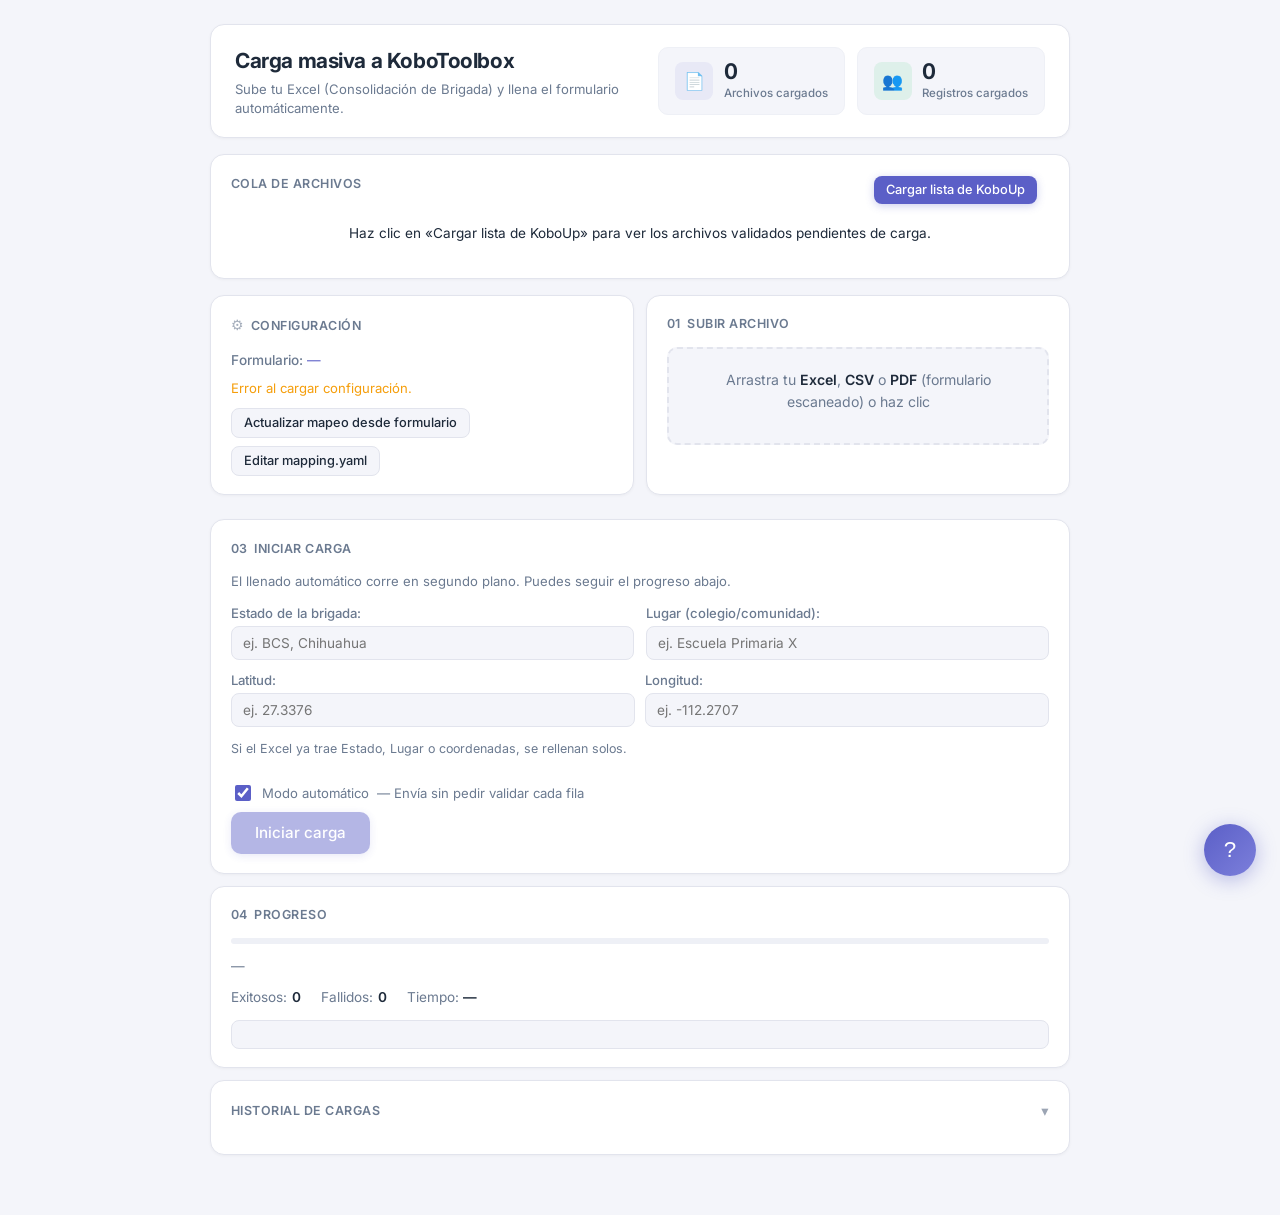
==== commit 56089aec: "feat(koboup): add KoboUp file queue section and validation detail display Introduces a new section f" ====
--- a/static/index.html
+++ b/static/index.html
@@ -9,7 +9,7 @@
   <title>Carga KoboToolbox</title>
   <link rel="preconnect" href="https://fonts.googleapis.com">
   <link rel="preconnect" href="https://fonts.gstatic.com" crossorigin>
-  <link rel="stylesheet" href="/static/style.css?v=22">
+  <link rel="stylesheet" href="/static/style.css?v=25">
 </head>
 <body>
   <div class="app-layout">
@@ -38,6 +38,29 @@
         </div>
       </section>
     </header>
+
+    <!-- Cola de archivos KoboUp -->
+    <section class="koboup-queue card" id="koboupSection">
+      <div class="koboup-header">
+        <h2>Cola de archivos</h2>
+        <div class="koboup-actions">
+          <button type="button" id="btnLoadKoboup" class="btn btn-small btn-primary">Cargar lista de KoboUp</button>
+          <span id="koboupStatus" class="koboup-status"></span>
+        </div>
+      </div>
+      <div id="koboupList" class="koboup-list" style="display:none">
+        <div class="koboup-list-header">
+          <span class="kq-col-num">#</span>
+          <span class="kq-col-name">Archivo</span>
+          <span class="kq-col-status">Estado</span>
+          <span class="kq-col-action"></span>
+        </div>
+        <div id="koboupListBody" class="koboup-list-body"></div>
+      </div>
+      <div id="koboupEmpty" class="koboup-empty">
+        Haz clic en &laquo;Cargar lista de KoboUp&raquo; para ver los archivos validados pendientes de carga.
+      </div>
+    </section>
 
     <!-- Config + Upload row -->
     <div class="top-cards-row">
@@ -74,47 +97,13 @@
       <p id="mappingEditorMsg" class="mapping-editor-msg"></p>
     </section>
 
-    <!-- Gesti&oacute;n de archivos -->
-    <section class="filebox card">
-      <h2>Gesti&oacute;n de archivos Excel/PDF</h2>
-        <p class="hint">Sube uno o varios archivos Excel/PDF. Puedes arrastrarlos o seleccionarlos.</p>
-        <div class="filebox-dropzone" id="fileBoxDropzone" data-tooltip="Arrastra uno o varios archivos Excel/CSV/PDF aquí, o haz clic para seleccionarlos desde tu computadora.">
-          <input type="file" id="fileBoxInput" accept=".xlsx,.xls,.csv,.pdf" multiple hidden>
-          <div class="filebox-dropzone-content">
-            <span class="filebox-dropzone-icon">+</span>
-            <span class="filebox-dropzone-text">Arrastra archivos aquí o <strong>haz clic para seleccionar</strong></span>
-            <span class="filebox-dropzone-formats">Excel (.xlsx, .xls), CSV (.csv) o PDF (.pdf)</span>
-          </div>
-        </div>
-        <div id="fileBoxPending" class="filebox-pending" style="display:none">
-          <div class="filebox-pending-header">
-            <span id="fileBoxPendingCount" class="filebox-pending-count"></span>
-            <button type="button" id="btnFileBoxClear" class="btn btn-secondary btn-small">Limpiar</button>
-          </div>
-          <ul id="fileBoxPendingList" class="filebox-pending-list"></ul>
-          <div class="filebox-upload-options">
-            <label class="inline-checkbox" data-tooltip="Si marcas esta casilla, los archivos se suben con estatus 'validado'.">
-              <input type="checkbox" id="chkFileBoxValidated"> Subir como validados
-            </label>
-            <input type="text" id="fileBoxNote" placeholder="Nota opcional (ej. versión corregida)" data-tooltip="Agrega una nota descriptiva a todos los archivos del lote.">
-          </div>
-          <button type="button" id="btnFileBoxUpload" class="btn btn-primary" data-tooltip="Sube todos los archivos seleccionados al repositorio compartido.">Subir archivos</button>
-        </div>
-        <div id="fileBoxProgress" class="filebox-progress" style="display:none">
-          <div class="filebox-progress-bar-wrap">
-            <div class="filebox-progress-bar" id="fileBoxProgressBar" style="width:0%"></div>
-          </div>
-          <p class="filebox-progress-text" id="fileBoxProgressText">Subiendo…</p>
-        </div>
-        <p id="fileBoxMessage" class="hint"></p>
-        <div id="fileBoxList" class="filebox-list"></div>
-      </section>
-
       <!-- Verificar datos -->
       <section id="verifySection" class="verify card" style="display:none">
         <h2>02&ensp;Verificar datos <span class="badge optional">opcional</span></h2>
         <p class="hint">Revisa o edita antes de cargar. Elige qué filas cargar (por defecto todas están seleccionadas).</p>
+        <div id="crossValidationPanel" class="cross-validation-panel" style="display:none"></div>
         <div id="validationSummary" class="validation-summary" style="display:none"></div>
+        <div id="validationDetail" style="display:none"></div>
         <div class="table-wrap">
           <table id="dataTable" class="data-table"></table>
         </div>
@@ -273,6 +262,6 @@
   <!-- Puntero animado -->
   <div class="guide-pointer" id="guidePointer" style="display:none"></div>
 
-  <script src="/static/app.js?v=22"></script>
+  <script src="/static/app.js?v=25"></script>
 </body>
 </html>
--- a/static/style.css
+++ b/static/style.css
@@ -593,6 +593,79 @@
 .val-warn  { color: var(--warning); font-weight: 500; }
 .val-info  { color: var(--accent); }
 
+.val-error, .val-warn, .val-info, .val-submitted {
+  cursor: pointer;
+  text-decoration: underline dotted;
+  text-underline-offset: 3px;
+  transition: opacity 0.15s;
+}
+.val-error:hover, .val-warn:hover, .val-info:hover, .val-submitted:hover {
+  opacity: 0.75;
+}
+
+.validation-detail {
+  font-size: 0.78rem;
+  margin-bottom: 0.65rem;
+  border-radius: 8px;
+  border: 1px solid var(--border);
+  overflow: hidden;
+  animation: vd-slide 0.2s ease-out;
+}
+@keyframes vd-slide {
+  from { opacity: 0; max-height: 0; }
+  to   { opacity: 1; max-height: 600px; }
+}
+.validation-detail-header {
+  display: flex;
+  align-items: center;
+  justify-content: space-between;
+  padding: 0.45rem 0.75rem;
+  font-weight: 600;
+  font-size: 0.8rem;
+}
+.validation-detail-header.vd-errors   { background: var(--error-dim); color: var(--error); border-bottom: 1px solid rgba(239,68,68,0.15); }
+.validation-detail-header.vd-warnings { background: rgba(245,158,11,0.08); color: var(--warning); border-bottom: 1px solid rgba(245,158,11,0.15); }
+.validation-detail-header.vd-dupes    { background: rgba(245,158,11,0.08); color: var(--warning); border-bottom: 1px solid rgba(245,158,11,0.15); }
+.validation-detail-header.vd-submitted { background: var(--success-dim); color: var(--success); border-bottom: 1px solid rgba(34,197,94,0.15); }
+.validation-detail-close {
+  background: none; border: none; cursor: pointer; font-size: 1.1rem; line-height: 1;
+  color: inherit; opacity: 0.6; padding: 0 4px;
+}
+.validation-detail-close:hover { opacity: 1; }
+.validation-detail-body {
+  max-height: 220px;
+  overflow-y: auto;
+  padding: 0.35rem 0;
+  background: var(--bg);
+}
+.validation-detail-body::-webkit-scrollbar { width: 5px; }
+.validation-detail-body::-webkit-scrollbar-thumb { background: var(--border); border-radius: 4px; }
+.vd-row {
+  display: flex;
+  gap: 0.5rem;
+  padding: 0.25rem 0.75rem;
+  border-bottom: 1px solid var(--border);
+  align-items: baseline;
+}
+.vd-row:last-child { border-bottom: none; }
+.vd-fila {
+  font-weight: 600;
+  min-width: 52px;
+  flex-shrink: 0;
+  font-size: 0.76rem;
+  color: var(--text-secondary);
+}
+.vd-msg {
+  color: var(--text);
+  word-break: break-word;
+}
+.vd-truncated {
+  padding: 0.3rem 0.75rem;
+  font-style: italic;
+  color: var(--text-secondary);
+  font-size: 0.76rem;
+}
+
 /* ── Progress ────────────────────────────────────────────────────────── */
 
 .progress-bar-wrap {
@@ -1406,3 +1479,140 @@
 }
 .guide-pointer.point-down { animation: guide-point-down 1s ease-in-out infinite; }
 .guide-pointer.point-right { animation: guide-point-right 1s ease-in-out infinite; }
+
+/* ── KoboUp Queue ──────────────────────────────────────────────────────────── */
+.koboup-queue { margin-bottom: 1rem; }
+.koboup-header {
+  display: flex;
+  align-items: center;
+  justify-content: space-between;
+  flex-wrap: wrap;
+  gap: 0.5rem;
+}
+.koboup-actions {
+  display: flex;
+  align-items: center;
+  gap: 0.75rem;
+}
+.koboup-status {
+  font-size: 0.82rem;
+  color: var(--muted);
+  font-weight: 500;
+}
+.koboup-empty {
+  font-size: 0.85rem;
+  color: var(--muted);
+  padding: 1rem 0;
+  text-align: center;
+}
+.koboup-list { margin-top: 0.75rem; }
+.koboup-list-header {
+  display: grid;
+  grid-template-columns: 2.5rem 1fr 7rem 6.5rem;
+  gap: 0.5rem;
+  padding: 0.4rem 0.75rem;
+  font-size: 0.75rem;
+  font-weight: 600;
+  color: var(--muted);
+  text-transform: uppercase;
+  letter-spacing: 0.03em;
+  border-bottom: 1px solid var(--border);
+}
+.koboup-list-body {
+  max-height: 22rem;
+  overflow-y: auto;
+}
+.kq-row {
+  display: grid;
+  grid-template-columns: 2.5rem 1fr 7rem 6.5rem;
+  gap: 0.5rem;
+  align-items: center;
+  padding: 0.5rem 0.75rem;
+  font-size: 0.84rem;
+  border-bottom: 1px solid var(--border);
+  transition: background 0.15s;
+}
+.kq-row:hover { background: rgba(99,102,241,0.04); }
+.kq-row.kq-active { background: rgba(99,102,241,0.08); }
+.kq-row.kq-done { opacity: 0.55; }
+.kq-col-num {
+  text-align: center;
+  font-weight: 600;
+  color: var(--muted);
+  font-size: 0.78rem;
+}
+.kq-col-name {
+  overflow: hidden;
+  text-overflow: ellipsis;
+  white-space: nowrap;
+}
+.kq-done .kq-col-name { text-decoration: line-through; }
+.kq-col-status { text-align: center; }
+.kq-col-action { text-align: center; }
+.kq-badge {
+  display: inline-block;
+  padding: 0.15rem 0.5rem;
+  border-radius: 999px;
+  font-size: 0.72rem;
+  font-weight: 600;
+  letter-spacing: 0.02em;
+}
+.kq-badge-pending { background: #e2e8f0; color: #475569; }
+.kq-badge-active { background: #dbeafe; color: #1d4ed8; }
+.kq-badge-done { background: #dcfce7; color: #15803d; }
+.kq-btn { font-size: 0.78rem !important; padding: 0.25rem 0.75rem !important; }
+
+/* ── Cross Validation Panel ────────────────────────────────────────────────── */
+.cross-validation-panel {
+  margin-bottom: 0.75rem;
+  padding: 0.85rem 1rem;
+  border-radius: 8px;
+  border: 1px solid var(--border);
+  background: linear-gradient(135deg, #f0f9ff 0%, #f8fafc 100%);
+}
+.cv-summary { font-size: 0.85rem; }
+.cv-filename {
+  font-weight: 700;
+  font-size: 0.9rem;
+  margin-bottom: 0.5rem;
+  color: var(--text);
+}
+.cv-stats {
+  display: flex;
+  flex-wrap: wrap;
+  gap: 0.75rem;
+  margin-bottom: 0.5rem;
+}
+.cv-stat {
+  padding: 0.3rem 0.7rem;
+  border-radius: 6px;
+  font-size: 0.8rem;
+  font-weight: 600;
+}
+.cv-stat-done { background: #dcfce7; color: #15803d; }
+.cv-stat-warn { background: #fef3c7; color: #92400e; }
+.cv-stat-new { background: #dbeafe; color: #1d4ed8; }
+.cv-details {
+  margin-top: 0.5rem;
+  font-size: 0.8rem;
+}
+.cv-details summary {
+  cursor: pointer;
+  font-weight: 600;
+  color: var(--primary);
+}
+.cv-dupes-list {
+  margin-top: 0.4rem;
+  max-height: 10rem;
+  overflow-y: auto;
+}
+.cv-dupe-item {
+  padding: 0.3rem 0;
+  border-bottom: 1px solid var(--border);
+  font-size: 0.78rem;
+}
+.cv-dupe-item em { color: var(--primary); font-style: normal; font-weight: 600; }
+.cv-action {
+  margin-top: 0.65rem;
+  text-align: right;
+}
